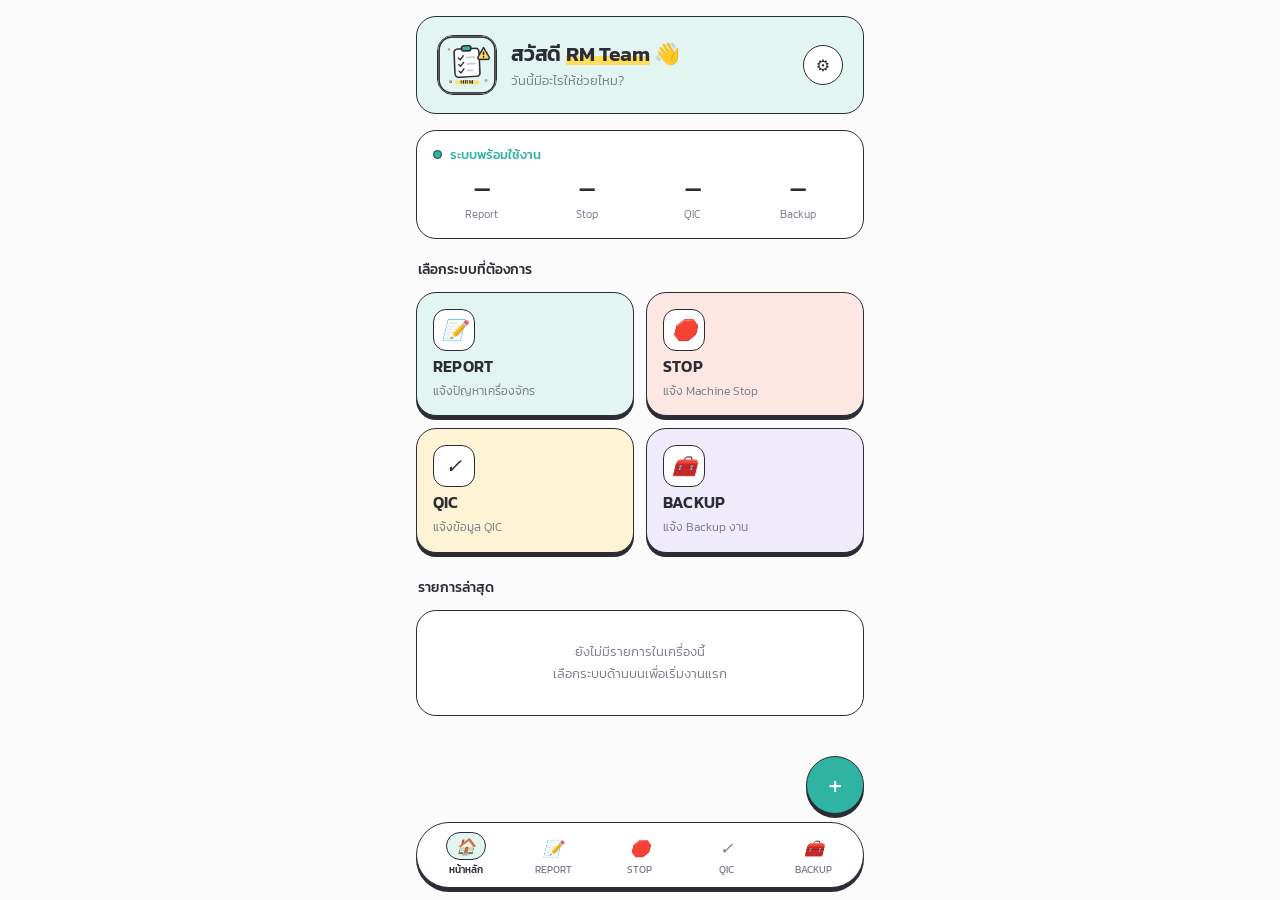
==== index.html @ fc253e50 "Add files via upload" ====
<!DOCTYPE html>
<html lang="th" data-uacj="shell">
<head>
<meta charset="UTF-8">
<meta name="viewport" content="width=device-width, initial-scale=1.0, viewport-fit=cover, maximum-scale=1">
<meta name="theme-color" content="#005BAA">
<meta name="apple-mobile-web-app-capable" content="yes">
<meta name="apple-mobile-web-app-status-bar-style" content="default">
<meta name="apple-mobile-web-app-title" content="HRM Trouble Report">
<meta name="mobile-web-app-capable" content="yes">
<title>HRM Trouble Report</title>
<link rel="icon" type="image/png" href="[data-uri]">
<link rel="apple-touch-icon" href="[data-uri]">
<link rel="manifest" href="manifest.json">
<link rel="preconnect" href="https://fonts.googleapis.com">
<link rel="preconnect" href="https://fonts.gstatic.com" crossorigin>
<link href="https://fonts.googleapis.com/css2?family=Kanit:wght@300;400;500;600;700&display=swap" rel="stylesheet">
<style>
/* ============================================================
   HRM TROUBLE REPORT — MAIN APP SHELL  (ธีม "STICKER")
   ใช้ token ชุดเดียวกับ uacj-theme.css ที่ครอบ 4 โมดูล
   ไม่มี business logic ของโมดูลอยู่ในนี้
   ============================================================ */
:root{
  --primary:#2FB3A3; --primary-deep:#1F8A7D; --light:#E3F5F1;
  --yellow:#FFDE5C;  --pink:#F79489;  --lilac:#A99BE8;  --cream:#FFF6DC;
  --bg:#FBFBFC;      --white:#FFFFFF;
  --ink:#2C2C34;     --text:#2C2C34;  --text-2:#767A85; --text-3:#A9ADB6;
  --success:#2FB3A3; --warning:#F0B429; --danger:#F26D63;
  --border-soft:#E6E8EC; --line:1.6px;

  --c-report:#2FB3A3;  --c-report-t:#E3F5F1;
  --c-stop:#F26D63;    --c-stop-t:#FCE7E3;
  --c-qic:#F0B429;     --c-qic-t:#FFF3D6;
  --c-backup:#8B7BE0;  --c-backup-t:#EFEBFB;

  --r-card:20px; --r-btn:999px; --r-input:14px; --r-chip:999px;
  --nav-h:66px; --safe-b:env(safe-area-inset-bottom,0px);
  --font:'Kanit',system-ui,sans-serif;
}
*{box-sizing:border-box;-webkit-tap-highlight-color:transparent}
html,body{margin:0;padding:0;height:100%}
body{font-family:var(--font);font-weight:400;background:var(--bg);color:var(--text);overscroll-behavior-y:none}
button{font-family:inherit;color:inherit;border:0;background:none;cursor:pointer}
:focus-visible{outline:3px solid var(--primary);outline-offset:2px;border-radius:8px}

#app{max-width:480px;margin:0 auto;position:relative;min-height:100dvh;display:flex;flex-direction:column}
.screen{display:none;flex:1;flex-direction:column;min-height:0}
.screen.active{display:flex}
.pad-nav{padding-bottom:calc(var(--nav-h) + var(--safe-b) + 18px)}

/* ---------- ANIMATION ---------- */
@keyframes rise{ from{opacity:0;transform:translateY(14px)} to{opacity:1;transform:none} }
@keyframes pop{ 0%{transform:scale(.92)} 60%{transform:scale(1.05)} 100%{transform:scale(1)} }
@keyframes wave{ 0%,60%,100%{transform:rotate(0)} 20%{transform:rotate(16deg)} 40%{transform:rotate(-10deg)} }
.wave{display:inline-block;transform-origin:70% 70%;animation:wave 2.6s ease 1s infinite}

/* ---------- HEADER ---------- */
.appbar{
  position:sticky;top:0;z-index:40;display:flex;align-items:center;gap:12px;
  padding:calc(env(safe-area-inset-top,0px) + 12px) 16px 12px;
  background:var(--bg);
}
.appbar .back{
  width:42px;height:42px;flex:none;border-radius:999px;display:grid;place-items:center;
  font-size:19px;background:var(--white);color:var(--ink);
  border:var(--line) solid var(--ink);box-shadow:0 3px 0 var(--ink);
  transition:transform .12s ease,box-shadow .12s ease;
}
.appbar .back:active{transform:translateY(3px);box-shadow:0 0 0 var(--ink)}
.appbar-txt{min-width:0}
.appbar-txt h1{margin:0;font-size:18px;font-weight:600;letter-spacing:-.2px;white-space:nowrap;overflow:hidden;text-overflow:ellipsis}
.appbar-txt p{margin:2px 0 0;font-size:12.5px;font-weight:300;color:var(--text-2)}

/* ---------- HOME ---------- */
.hero{
  background:var(--light);border:var(--line) solid var(--ink);
  border-radius:var(--r-card);margin:16px 16px 0;padding:18px 20px;
  display:flex;align-items:center;gap:14px;animation:rise .45s cubic-bezier(.22,1,.36,1) both;
}
.hero img{width:60px;height:60px;border-radius:16px;flex:none;border:var(--line) solid var(--ink)}
.hero h2{margin:0;font-size:21px;font-weight:600;line-height:1.3;letter-spacing:-.2px}
.hero h2 b{
  font-weight:600;background:linear-gradient(var(--yellow),var(--yellow));
  background-repeat:no-repeat;background-size:100% 9px;background-position:0 82%;
}
.hero p{margin:4px 0 0;font-size:12.5px;font-weight:300;color:var(--text-2)}
.hero .gear{
  margin-left:auto;width:40px;height:40px;flex:none;border-radius:999px;
  display:grid;place-items:center;font-size:16px;background:var(--white);
  border:var(--line) solid var(--ink);transition:transform .18s ease;
}
.hero .gear:active{transform:rotate(90deg)}
.wrap{padding:16px;flex:1}

.status{
  background:var(--white);border:var(--line) solid var(--ink);border-radius:var(--r-card);
  padding:14px 16px;margin-bottom:20px;animation:rise .45s cubic-bezier(.22,1,.36,1) .06s both;
}
.status-head{display:flex;align-items:center;gap:8px;font-size:12.5px;font-weight:500;color:var(--ink);margin-bottom:12px}
.dot{width:9px;height:9px;border-radius:50%;background:var(--success);border:1.4px solid var(--ink)}
.dot.off{background:var(--text-3)}
.status-grid{display:grid;grid-template-columns:repeat(4,1fr);gap:8px}
.stat{text-align:center}
.stat b{display:block;font-size:20px;font-weight:600;line-height:1.2}
.stat span{font-size:11px;font-weight:300;color:var(--text-2)}

.sec-title{font-size:14px;font-weight:500;margin:0 2px 12px;display:flex;justify-content:space-between;align-items:baseline}
.sec-title span{font-size:12px;font-weight:300;color:var(--text-2);cursor:pointer}

.menu{display:grid;grid-template-columns:1fr 1fr;gap:12px;margin-bottom:24px}
.mcard{
  background:var(--act);border:var(--line) solid var(--ink);border-radius:var(--r-card);
  box-shadow:0 4px 0 var(--ink);
  padding:16px;text-align:left;display:flex;flex-direction:column;gap:8px;min-height:124px;
  transition:transform .12s ease,box-shadow .12s ease;
  animation:rise .45s cubic-bezier(.22,1,.36,1) both;
}
.mcard:nth-child(1){animation-delay:.10s} .mcard:nth-child(2){animation-delay:.16s}
.mcard:nth-child(3){animation-delay:.22s} .mcard:nth-child(4){animation-delay:.28s}
.mcard:active{transform:translateY(4px);box-shadow:0 0 0 var(--ink)}
.mcard .ico{
  width:42px;height:42px;border-radius:13px;display:grid;place-items:center;font-size:20px;
  background:var(--white);border:1.4px solid var(--ink);
}
.mcard b{font-size:15.5px;font-weight:600;letter-spacing:.2px;line-height:1;color:var(--ink)}
.mcard small{font-size:12px;font-weight:300;color:var(--text-2);line-height:1.4}

.feed{background:var(--white);border:var(--line) solid var(--ink);border-radius:var(--r-card);overflow:hidden}
.fitem{display:flex;align-items:center;gap:12px;padding:13px 16px;width:100%;text-align:left;transition:background .15s ease}
.fitem:active{background:var(--light)}
.fitem+.fitem{border-top:1.4px solid var(--border-soft)}
.fitem .ico{width:36px;height:36px;border-radius:999px;display:grid;place-items:center;font-size:15px;flex:none;border:1.4px solid var(--ink)}
.fitem .t{flex:1;min-width:0}
.fitem .t b{display:block;font-size:13.5px;font-weight:400;white-space:nowrap;overflow:hidden;text-overflow:ellipsis}
.fitem .t span{font-size:11.5px;font-weight:300;color:var(--text-2)}
.fitem time{font-size:12px;font-weight:400;color:var(--text-2);flex:none}
.empty{padding:30px 20px;text-align:center;color:var(--text-2)}
.empty p{margin:0;font-size:13px;font-weight:300;line-height:1.7}

/* ---------- FAB ---------- */
.fab-zone{
  position:fixed;z-index:60;right:0;left:0;margin:0 auto;max-width:480px;
  bottom:calc(var(--nav-h) + var(--safe-b) + 20px);
  pointer-events:none;display:flex;flex-direction:column;align-items:flex-end;gap:10px;padding-right:16px;
}
.fab-menu{display:flex;flex-direction:column;align-items:flex-end;gap:9px}
.fab-item{
  pointer-events:auto;display:flex;align-items:center;gap:9px;background:var(--white);
  border:var(--line) solid var(--ink);border-radius:999px;padding:8px 16px 8px 10px;
  box-shadow:0 3px 0 var(--ink);font-size:14px;font-weight:500;
  opacity:0;transform:translateY(10px) scale(.9);visibility:hidden;
  transition:opacity .18s ease,transform .22s cubic-bezier(.22,1.4,.4,1);
}
.fab-open .fab-item{opacity:1;transform:none;visibility:visible}
.fab-open .fab-item:nth-child(1){transition-delay:.14s}
.fab-open .fab-item:nth-child(2){transition-delay:.10s}
.fab-open .fab-item:nth-child(3){transition-delay:.06s}
.fab-open .fab-item:nth-child(4){transition-delay:.02s}
.fab-item .ico{width:26px;height:26px;border-radius:999px;display:grid;place-items:center;font-size:13px;border:1.4px solid var(--ink)}
.fab{
  pointer-events:auto;width:58px;height:58px;border-radius:50%;background:var(--primary);color:#fff;
  font-size:30px;font-weight:300;line-height:1;display:grid;place-items:center;
  border:var(--line) solid var(--ink);box-shadow:0 4px 0 var(--ink);
  transition:transform .28s cubic-bezier(.22,1.4,.4,1),box-shadow .12s ease,background .18s ease;
}
.fab:active{box-shadow:0 0 0 var(--ink)}
.fab-open .fab{transform:rotate(135deg);background:var(--yellow);color:var(--ink)}
.scrim{position:fixed;inset:0;z-index:55;background:rgba(44,44,52,.42);opacity:0;visibility:hidden;transition:opacity .2s ease}
.scrim.on{opacity:1;visibility:visible}

/* ---------- BOTTOM NAV (แถบลอย) ---------- */
.bottomnav{
  position:fixed;bottom:calc(var(--safe-b) + 12px);left:16px;right:16px;margin:0 auto;max-width:448px;z-index:70;
  height:var(--nav-h);
  background:var(--white);border:var(--line) solid var(--ink);border-radius:999px;
  box-shadow:0 4px 0 var(--ink);
  display:grid;grid-template-columns:repeat(var(--nav-cols,5),1fr);
  padding:0 6px;overflow:hidden;
}
.nav-b{display:flex;flex-direction:column;align-items:center;justify-content:center;gap:1px;color:var(--text-2);font-size:9.5px;font-weight:400}
.nav-b .ico{
  width:40px;height:28px;border-radius:999px;display:grid;place-items:center;font-size:16px;
  transition:background .2s ease,transform .2s cubic-bezier(.22,1.4,.4,1);
}
.nav-b.on{color:var(--ink);font-weight:500}
.nav-b.on .ico{background:var(--light);border:1.4px solid var(--ink);transform:translateY(-2px)}

/* ---------- MODULE HOST ---------- */
.mod-body{flex:1;position:relative;min-height:0;background:var(--bg)}
.mod-body iframe{position:absolute;inset:0;width:100%;height:100%;border:0;display:none;background:var(--bg)}
.mod-body iframe.on{display:block;animation:rise .3s ease both}

.notice{position:absolute;inset:0;display:flex;flex-direction:column;align-items:center;justify-content:center;gap:14px;padding:30px 26px;text-align:center}
.notice h3{margin:0;font-size:17px;font-weight:600}
.notice p{margin:0;font-size:13px;font-weight:300;color:var(--text-2);line-height:1.75;max-width:320px}
.btn{
  background:var(--primary);color:#fff;border-radius:999px;padding:12px 26px;font-size:15px;font-weight:500;
  min-height:48px;border:var(--line) solid var(--ink);box-shadow:0 3px 0 var(--ink);
  transition:transform .12s ease,box-shadow .12s ease;
}
.btn:active{transform:translateY(3px);box-shadow:0 0 0 var(--ink)}

/* ---------- SETTINGS ---------- */
.set-group{background:var(--white);border:var(--line) solid var(--ink);border-radius:var(--r-card);overflow:hidden;margin-bottom:12px;animation:rise .4s ease both}
.set-row{display:flex;align-items:center;gap:12px;padding:14px 16px;width:100%;text-align:left}
.set-row+.set-row{border-top:1.4px solid var(--border-soft)}
.set-row .ico{width:34px;height:34px;border-radius:999px;background:var(--light);border:1.4px solid var(--ink);display:grid;place-items:center;font-size:15px;flex:none}
.set-row .t{flex:1;font-size:14px;font-weight:400}
.set-row .v{font-size:12.5px;font-weight:300;color:var(--text-2)}
.switch{width:48px;height:28px;border-radius:999px;background:var(--border-soft);border:1.4px solid var(--ink);position:relative;flex:none;transition:background .2s ease}
.switch i{position:absolute;top:2px;left:2px;width:20px;height:20px;border-radius:50%;background:#fff;border:1.4px solid var(--ink);transition:transform .24s cubic-bezier(.22,1.4,.4,1)}
.switch.on{background:var(--primary)}
.switch.on i{transform:translateX(20px)}
.about{display:flex;gap:14px;align-items:center;padding:18px 16px}
.about img{width:56px;height:56px;border-radius:15px;flex:none;border:var(--line) solid var(--ink)}
.about b{display:block;font-size:15px;font-weight:600}
.about span{font-size:12.5px;font-weight:300;color:var(--text-2)}

/* ---------- OFFLINE / TOAST ---------- */
.offline{
  position:fixed;top:0;left:0;right:0;margin:0 auto;max-width:480px;z-index:90;
  background:var(--yellow);color:var(--ink);border-bottom:var(--line) solid var(--ink);
  padding:calc(env(safe-area-inset-top,0px) + 9px) 16px 9px;
  font-size:12.5px;font-weight:500;text-align:center;transform:translateY(-100%);transition:transform .28s ease;
}
.offline.on{transform:none}
.toast{
  position:fixed;left:50%;bottom:calc(var(--nav-h) + var(--safe-b) + 92px);transform:translate(-50%,12px);
  z-index:95;background:var(--ink);color:#fff;padding:13px 24px;border-radius:999px;
  font-size:14px;font-weight:500;opacity:0;pointer-events:none;
  transition:opacity .22s ease,transform .22s cubic-bezier(.22,1.4,.4,1);max-width:84vw;text-align:center;
}
.toast.on{opacity:1;transform:translate(-50%,0)}

@media (prefers-reduced-motion:reduce){*,*::before,*::after{animation-duration:.001s!important;transition-duration:.001s!important}}
</style>
</head>
<body>

<div class="offline" id="offlineBar">📡 ไม่มีอินเทอร์เน็ต — ระบบยังใช้งานและบันทึกในเครื่องได้</div>

<div id="app">

  <!-- ============ HOME ============ -->
  <section class="screen active" id="s-home">
    <div class="hero">
      <img src="[data-uri]" alt="HRM Trouble Report">
      <div>
        <h2>สวัสดี <b>RM Team</b> <span class="wave">👋</span></h2>
        <p>วันนี้มีอะไรให้ช่วยไหม?</p>
      </div>
      <button class="gear" id="gear" aria-label="ตั้งค่า">⚙️</button>
    </div>

    <div class="wrap pad-nav">
      <div class="status">
        <div class="status-head"><i class="dot" id="sysDot"></i><span id="sysTxt">ระบบพร้อมใช้งาน</span></div>
        <div class="status-grid">
          <div class="stat"><b id="n-report">—</b><span>Report</span></div>
          <div class="stat"><b id="n-stop">—</b><span>Stop</span></div>
          <div class="stat"><b id="n-qic">—</b><span>QIC</span></div>
          <div class="stat"><b id="n-backup">—</b><span>Backup</span></div>
        </div>
      </div>

      <div class="sec-title">เลือกระบบที่ต้องการ</div>
      <div class="menu" id="menuGrid"></div>

      <div class="sec-title">รายการล่าสุด <span id="feedClear" hidden>ล้างรายการ</span></div>
      <div class="feed" id="feed"></div>
      <div style="height:20px"></div>
    </div>
  </section>

  <!-- ============ MODULE ============ -->
  <section class="screen" id="s-module">
    <header class="appbar">
      <button class="back" id="modBack" aria-label="ย้อนกลับ">←</button>
      <div class="appbar-txt"><h1 id="modTitle"></h1><p id="modSub"></p></div>
    </header>
    <div class="mod-body pad-nav" id="modBody"></div>
  </section>

  <!-- ============ SETTINGS ============ -->
  <section class="screen" id="s-settings">
    <header class="appbar">
      <button class="back" id="setBack" aria-label="ย้อนกลับ">←</button>
      <div class="appbar-txt"><h1>ตั้งค่า</h1><p>ปรับแอปให้เข้ากับการใช้งาน</p></div>
    </header>
    <div class="wrap pad-nav">
      <div class="set-group">
        <div class="about">
          <img src="[data-uri]" alt="">
          <div><b>HRM Trouble Report</b><span>UACJ (Thailand) — Hot Rolling Mill</span></div>
        </div>
      </div>
      <div class="set-group">
        <div class="set-row"><i class="ico">📳</i><span class="t">สั่นตอบสนองเมื่อกดปุ่ม</span>
          <span class="switch" id="swSound" role="switch" tabindex="0"><i></i></span></div>
      </div>
      <div class="set-group">
        <div class="set-row"><i class="ico">📱</i><span class="t">เวอร์ชัน</span><span class="v">1.0.0</span></div>
        <button class="set-row" id="btnClearAct"><i class="ico">🧹</i><span class="t">ล้างรายการล่าสุด</span><span class="v">›</span></button>
      </div>
      <div style="height:20px"></div>
    </div>
  </section>

  <div class="scrim" id="scrim"></div>
  <div class="fab-zone" id="fabZone">
    <div class="fab-menu" id="fabMenu"></div>
    <button class="fab" id="fab" aria-label="เปิดเมนูลัด">+</button>
  </div>

  <nav class="bottomnav" id="bnav"></nav>
</div>
<div class="toast" id="toast"></div>

<!-- โค้ดเดิมของแต่ละโมดูล ฝังไว้ตรงนี้โดย build-app.py (ไม่ถูกแก้แม้แต่บรรทัดเดียว) -->
<script type="text/html" id="tpl-report"><!DOCTYPE html>
<html lang="th">
<head>
<meta charset="UTF-8">
<meta name="viewport" content="width=device-width, initial-scale=1.0, maximum-scale=1.0, user-scalable=no">
<title>HRM Machine Trouble Report</title>
<link rel="preconnect" href="https://fonts.googleapis.com">
<link rel="preconnect" href="https://fonts.gstatic.com" crossorigin>
<link href="https://fonts.googleapis.com/css2?family=Prompt:wght@300;400;500;600;700&family=JetBrains+Mono:wght@400;500&display=swap" rel="stylesheet">
<style>
:root{--bg:#f0f4fa;--surface:rgba(255,255,255,.68);--surface-solid:#fff;--raised:rgba(237,242,252,.75);--hover:rgba(227,237,252,.9);--border:rgba(185,208,238,.35);--border-l:rgba(155,188,228,.5);--text:#1a2744;--text2:#4a5e80;--muted:#8898b2;--accent:#2B7DE9;--accent-s:rgba(43,125,233,.08);--accent-b:rgba(43,125,233,.22);--blue:#2B7DE9;--blue-s:rgba(43,125,233,.08);--blue-b:rgba(43,125,233,.22);--red:#ef4444;--red-s:rgba(239,68,68,.06);--red-b:rgba(239,68,68,.18);--amber:#f59e0b;--amber-s:rgba(245,158,11,.06);--amber-b:rgba(245,158,11,.18);--green:#10b981;--green-s:rgba(16,185,129,.06);--green-b:rgba(16,185,129,.18);--cyan:#06b6d4;--cyan-s:rgba(6,182,212,.06);--cyan-b:rgba(6,182,212,.18);--r:18px;--rs:14px;--font:'Prompt',sans-serif;--mono:'JetBrains Mono',monospace;--shadow:0 2px 16px rgba(43,125,233,.06);--shadow-md:0 8px 32px rgba(43,125,233,.1)}
*,*::before,*::after{box-sizing:border-box;margin:0;padding:0}html{font-size:16px;-webkit-tap-highlight-color:transparent}
body{font-family:var(--font);background:var(--bg);color:var(--text);min-height:100dvh;-webkit-font-smoothing:antialiased;overflow-x:hidden}
.bg-anim{position:fixed;inset:0;z-index:-1;overflow:hidden;background:linear-gradient(135deg,#e8f0fc 0%,#f0f5ff 35%,#edf2ff 65%,#f5f0ff 100%)}
.orb{position:absolute;border-radius:50%;filter:blur(80px);will-change:transform;pointer-events:none}
.orb-1{width:520px;height:520px;background:rgba(43,125,233,.13);top:-12%;left:-10%;animation:f1 26s ease-in-out infinite}
.orb-2{width:420px;height:420px;background:rgba(99,160,255,.1);top:45%;right:-8%;animation:f2 32s ease-in-out infinite}
.orb-3{width:360px;height:360px;background:rgba(140,185,255,.09);bottom:-8%;left:28%;animation:f3 24s ease-in-out infinite}
.orb-4{width:300px;height:300px;background:rgba(43,125,233,.07);top:20%;left:55%;animation:f4 28s ease-in-out infinite}
@keyframes f1{0%,100%{transform:translate(0,0) scale(1)}33%{transform:translate(90px,70px) scale(1.08)}66%{transform:translate(45px,130px) scale(.95)}}
@keyframes f2{0%,100%{transform:translate(0,0) scale(1)}33%{transform:translate(-70px,-50px) scale(1.05)}66%{transform:translate(-35px,90px) scale(.92)}}
@keyframes f3{0%,100%{transform:translate(0,0) scale(1)}33%{transform:translate(60px,-55px) scale(1.1)}66%{transform:translate(-45px,-35px) scale(.96)}}
@keyframes f4{0%,100%{transform:translate(0,0) scale(1)}50%{transform:translate(-80px,60px) scale(1.06)}}
.app{max-width:560px;margin:0 auto;padding-bottom:100px;position:relative}
.header{padding:28px 20px 8px;display:flex;align-items:center;gap:8px}
.header h1{font-family:var(--mono);font-size:1.1rem;font-weight:600;letter-spacing:.02em;flex:1;line-height:1.4}
.header h1 span{color:var(--accent);font-size:.72rem;display:block;font-weight:500;letter-spacing:.06em;opacity:.7}
.btn-hdr{width:38px;height:38px;border-radius:12px;background:var(--surface);backdrop-filter:blur(16px);-webkit-backdrop-filter:blur(16px);border:1px solid rgba(255,255,255,.5);color:var(--text2);font-size:1.05rem;cursor:pointer;display:flex;align-items:center;justify-content:center;transition:all .2s cubic-bezier(.4,0,.2,1);flex-shrink:0;box-shadow:var(--shadow)}.btn-hdr:hover{background:var(--hover);color:var(--text);transform:translateY(-1px)}.btn-hdr:active{transform:scale(.92)}
.hdr-btns{display:flex;gap:8px;padding:8px 20px 14px}
.hdr-btn{flex:1;display:flex;align-items:center;justify-content:center;gap:10px;padding:16px 12px;background:var(--surface);backdrop-filter:blur(16px);-webkit-backdrop-filter:blur(16px);border:1px solid rgba(255,255,255,.5);border-radius:var(--r);cursor:pointer;color:var(--text2);font-family:var(--font);font-size:.92rem;font-weight:600;transition:all .3s cubic-bezier(.175,.885,.32,1.275);position:relative;user-select:none;box-shadow:var(--shadow)}.hdr-btn:hover{background:var(--hover);color:var(--text);transform:translateY(-2px);box-shadow:var(--shadow-md)}.hdr-btn:active{transform:scale(.93)}
.hdr-btn-icon{font-size:1.3rem}
.hdr-badge{position:absolute;top:8px;right:10px;min-width:18px;height:18px;border-radius:50%;background:var(--green);font-size:.55rem;color:#fff;display:flex;align-items:center;justify-content:center;font-weight:700;padding:0 5px;box-shadow:0 2px 8px rgba(16,185,129,.3)}
.tabs{display:flex;gap:6px;padding:0 20px 12px;overflow-x:auto;scrollbar-width:none}.tabs::-webkit-scrollbar{display:none}
.tab{flex-shrink:0;padding:8px 14px;border:1px solid var(--border);border-radius:999px;background:var(--surface);backdrop-filter:blur(12px);-webkit-backdrop-filter:blur(12px);color:var(--muted);font-family:var(--font);font-size:.8rem;font-weight:500;cursor:pointer;transition:all .3s cubic-bezier(.175,.885,.32,1.275);white-space:nowrap;box-shadow:var(--shadow)}.tab:hover{background:var(--hover);color:var(--text2);transform:translateY(-1px)}.tab:active{transform:scale(.92)}
.tab[data-tab="normal"].active{background:var(--blue-s);border-color:var(--blue-b);color:var(--blue);box-shadow:0 2px 12px rgba(43,125,233,.12)}.tab[data-tab="urgent"].active{background:var(--red-s);border-color:var(--red-b);color:var(--red)}.tab[data-tab="update"].active{background:var(--amber-s);border-color:var(--amber-b);color:var(--amber)}.tab[data-tab="summary"].active{background:var(--green-s);border-color:var(--green-b);color:var(--green)}

/* ===== BOTTOM SHEET ===== */
.bs-overlay{position:fixed;inset:0;z-index:400;background:rgba(15,23,42,0);backdrop-filter:blur(0px);-webkit-backdrop-filter:blur(0px);opacity:0;pointer-events:none;transition:background 350ms ease-out,backdrop-filter 350ms ease-out,opacity 350ms ease-out}
.bs-overlay.bs-show{background:rgba(15,23,42,.18);backdrop-filter:blur(20px) saturate(150%);-webkit-backdrop-filter:blur(20px) saturate(150%);opacity:1;pointer-events:auto}
.bs-sheet{position:fixed;bottom:0;left:50%;width:min(100%,560px);max-height:80vh;background:rgba(255,255,255,.92);backdrop-filter:blur(40px) saturate(200%);-webkit-backdrop-filter:blur(40px) saturate(200%);border-radius:28px 28px 0 0;padding:12px 24px calc(24px + env(safe-area-inset-bottom));z-index:401;box-shadow:0 -8px 60px rgba(43,125,233,.06),inset 0 1px 0 rgba(255,255,255,.7);overflow-y:auto;opacity:0;pointer-events:none;transform:translateX(-50%) translateY(100%)}
.bs-sheet.bs-show{pointer-events:auto;animation:bsSpring 420ms cubic-bezier(.15,.85,.25,1.05) forwards}
.bs-sheet.bs-dismiss{pointer-events:none;animation:bsDismiss 280ms cubic-bezier(.4,0,1,1) forwards}
@keyframes bsSpring{0%{opacity:0;transform:translateX(-50%) translateY(100%)}18%{opacity:1}52%{transform:translateX(-50%) translateY(-2.8%)}72%{transform:translateX(-50%) translateY(1.2%)}88%{transform:translateX(-50%) translateY(-.3%)}100%{opacity:1;transform:translateX(-50%) translateY(0)}}
@keyframes bsDismiss{0%{opacity:1;transform:translateX(-50%) translateY(0)}100%{opacity:0;transform:translateX(-50%) translateY(100%)}}
.bs-handle{width:40px;height:5px;background:rgba(0,0,0,.1);border-radius:3px;margin:4px auto 18px}
.bs-title{font-size:.82rem;font-weight:600;color:var(--muted);text-align:center;margin-bottom:16px;text-transform:uppercase;letter-spacing:.08em}
.bs-options{display:flex;flex-direction:column;gap:8px;padding-bottom:8px}
.bs-option{display:flex;align-items:center;justify-content:center;gap:10px;padding:18px 20px;background:rgba(243,244,246,.55);border:1.5px solid rgba(229,231,235,.5);border-radius:18px;font-family:var(--font);font-size:1rem;font-weight:600;color:var(--text);cursor:pointer;transition:all .22s cubic-bezier(.4,0,.2,1);opacity:0;transform:translateY(16px) scale(.96);animation:optIn 380ms cubic-bezier(.15,.85,.25,1.05) forwards;position:relative;overflow:hidden}
.bs-option:hover{background:var(--blue-s);border-color:var(--blue-b);color:var(--blue);transform:translateY(-2px);box-shadow:0 6px 20px rgba(43,125,233,.1)}
.bs-option:active{transform:scale(.94)!important;transition-duration:80ms}
.bs-option.bs-selected{background:var(--blue);border-color:var(--blue);color:#fff;box-shadow:0 6px 24px rgba(43,125,233,.28)}
.bs-option.bs-selected::after{content:'  ✓';font-size:.85rem;font-weight:700}
@keyframes optIn{0%{opacity:0;transform:translateY(18px) scale(.92)}60%{opacity:1;transform:translateY(-4px) scale(1.01)}80%{transform:translateY(2px) scale(.995)}100%{opacity:1;transform:translateY(0) scale(1)}}

.cascade-sel{display:flex;align-items:center;gap:10px;padding:10px 14px;background:var(--blue-s);border:1px solid var(--blue-b);border-radius:var(--rs);margin-bottom:12px;animation:selAppear .4s cubic-bezier(.15,.85,.25,1.05)}
@keyframes selAppear{0%{opacity:0;transform:translateY(-10px) scale(.95)}60%{transform:translateY(3px) scale(1.01)}100%{opacity:1;transform:translateY(0) scale(1)}}
.cascade-sel-tags{display:flex;align-items:center;gap:6px;flex:1;flex-wrap:wrap}
.cst-arrow{color:var(--blue);font-size:1rem;font-weight:300;opacity:.45}
.cst-chip{padding:5px 14px;background:var(--surface);border:1px solid var(--blue-b);border-radius:999px;font-family:var(--font);font-size:.78rem;font-weight:600;color:var(--blue);cursor:pointer;transition:all .22s cubic-bezier(.175,.885,.32,1.275)}.cst-chip:hover{background:var(--blue);color:#fff;transform:translateY(-1px)}.cst-chip:active{transform:scale(.92)}
.cst-clear{width:28px;height:28px;border-radius:50%;background:transparent;border:1px solid var(--border);color:var(--muted);font-size:.7rem;cursor:pointer;display:flex;align-items:center;justify-content:center;flex-shrink:0;transition:all .2s}.cst-clear:hover{background:var(--red-s);border-color:var(--red-b);color:var(--red)}

.sp{position:fixed;inset:0;z-index:300;pointer-events:none;opacity:0;transition:opacity .3s}.sp.open{pointer-events:auto;opacity:1}
.sp-bg{position:absolute;inset:0;background:rgba(43,125,233,.08);backdrop-filter:blur(6px);-webkit-backdrop-filter:blur(6px)}
.sp-body{position:absolute;top:0;right:0;bottom:0;width:380px;max-width:100%;background:var(--bg);border-left:1px solid var(--border);transform:translateX(100%);transition:transform .32s cubic-bezier(.32,.72,0,1);display:flex;flex-direction:column;box-shadow:-4px 0 30px rgba(43,125,233,.08)}.sp.open .sp-body{transform:translateX(0)}
.sp-hd{padding:18px 16px 14px;border-bottom:1px solid var(--border);display:flex;align-items:center;gap:10px;flex-shrink:0;background:var(--surface);backdrop-filter:blur(16px)}
.sp-hd h3{font-size:.95rem;font-weight:700;flex:1;display:flex;align-items:center;gap:8px}
.sp-badge{font-size:.56rem;font-weight:700;color:var(--green);background:var(--green-s);border:1px solid var(--green-b);padding:2px 7px;border-radius:4px;letter-spacing:.08em;animation:spulse 2s infinite}
@keyframes spulse{0%,100%{opacity:1}50%{opacity:.35}}
.sp-close{width:34px;height:34px;border-radius:10px;background:var(--raised);border:1px solid var(--border);color:var(--text2);font-size:1rem;cursor:pointer;display:flex;align-items:center;justify-content:center;flex-shrink:0;transition:all .2s}.sp-close:hover{background:var(--hover);transform:rotate(90deg)}
.sp-content{flex:1;overflow-y:auto;padding:16px}.sp-content::-webkit-scrollbar{width:3px}.sp-content::-webkit-scrollbar-thumb{background:var(--border-l);border-radius:2px}
.sp-ft{padding:12px 16px;border-top:1px solid var(--border);flex-shrink:0;background:var(--surface);backdrop-filter:blur(16px)}
.sp-empty{color:var(--muted);font-size:.78rem;font-style:italic;text-align:center;padding:40px 0}
.pv-msg{background:var(--surface);backdrop-filter:blur(16px);border:1px solid rgba(255,255,255,.5);border-radius:var(--rs);padding:14px 16px;box-shadow:var(--shadow)}
.pv-text{font-family:var(--font);font-size:.82rem;line-height:1.9;white-space:pre-wrap;word-break:break-word;color:var(--text)}
.btn-sp{width:100%;padding:12px;background:var(--accent);border:none;border-radius:var(--rs);color:#fff;font-family:var(--font);font-size:.88rem;font-weight:600;cursor:pointer;display:flex;align-items:center;justify-content:center;gap:6px;transition:all .3s cubic-bezier(.175,.885,.32,1.275);box-shadow:0 4px 16px rgba(43,125,233,.25)}.btn-sp:hover{filter:brightness(1.1);transform:translateY(-1px)}.btn-sp:active{transform:scale(.96)}.btn-sp.copied{background:var(--green);box-shadow:0 4px 16px rgba(16,185,129,.25)}

/* ===== EMOJI TOGGLE BAR ===== */
.emoji-bar{display:flex;align-items:center;justify-content:space-between;padding:10px 16px;background:var(--raised);border:1px solid var(--border);border-radius:var(--rs);margin-bottom:12px}
.emoji-bar-label{font-size:.78rem;font-weight:600;color:var(--text2);display:flex;align-items:center;gap:6px}
.emoji-bar-preview{font-size:.72rem;color:var(--muted);font-family:var(--mono)}

.hist-card{background:var(--surface);backdrop-filter:blur(16px);border:1px solid rgba(255,255,255,.5);border-radius:var(--rs);padding:12px;margin-bottom:10px;box-shadow:var(--shadow);transition:all .2s}.hist-card:hover{transform:translateY(-1px);box-shadow:var(--shadow-md)}
.hist-card-border-normal{border-left:3px solid var(--blue)}.hist-card-border-urgent{border-left:3px solid var(--red)}.hist-card-border-update{border-left:3px solid var(--amber)}.hist-card-border-summary{border-left:3px solid var(--green)}
.hist-hd{display:flex;align-items:center;gap:8px;margin-bottom:8px}.hist-badge{font-size:.6rem;font-weight:700;padding:2px 7px;border-radius:4px}
.badge-normal{color:var(--blue);background:var(--blue-s);border:1px solid var(--blue-b)}.badge-urgent{color:var(--red);background:var(--red-s);border:1px solid var(--red-b)}.badge-update{color:var(--amber);background:var(--amber-s);border:1px solid var(--amber-b)}.badge-summary{color:var(--green);background:var(--green-s);border:1px solid var(--green-b)}
.hist-time{font-size:.72rem;color:var(--muted);font-family:var(--mono)}
.hist-preview{font-size:.76rem;color:var(--text2);line-height:1.5;max-height:72px;overflow:hidden;white-space:pre-wrap;word-break:break-word;margin-bottom:10px;position:relative}.hist-preview::after{content:'';position:absolute;bottom:0;left:0;right:0;height:20px;background:linear-gradient(transparent,var(--surface))}
.hist-btns{display:flex;gap:6px}

.panel{display:none;padding:0 20px}.panel.active{display:block;animation:fadeIn .3s ease}
@keyframes fadeIn{from{opacity:0;transform:translateY(8px)}to{opacity:1;transform:translateY(0)}}
.card{background:var(--surface);backdrop-filter:blur(20px) saturate(180%);-webkit-backdrop-filter:blur(20px) saturate(180%);border:1px solid rgba(255,255,255,.55);border-radius:20px;margin-bottom:12px;animation:cardIn .4s ease backwards;transition:all .25s;box-shadow:0 4px 24px rgba(43,125,233,.06),inset 0 1px 0 rgba(255,255,255,.45)}
@keyframes cardIn{from{opacity:0;transform:translateY(14px)}to{opacity:1;transform:translateY(0)}}
.card.inactive{opacity:.35;transform:scale(.98)}
.card-head{display:flex;align-items:center;justify-content:space-between;padding:16px 16px 0;gap:8px}
.card-head-l{display:flex;align-items:center;gap:8px;min-width:0}
.card-icon{font-size:1.1rem;line-height:1;flex-shrink:0}
.card-title{font-size:.88rem;font-weight:600;white-space:nowrap}
.card-title-sub{font-size:.78rem;color:var(--text2);font-weight:400;margin-left:2px;white-space:nowrap}
.card-body{padding:14px 16px 16px}.card-body.collapsed{display:none}
.toggle{width:42px;height:24px;background:var(--border-l);border-radius:12px;position:relative;cursor:pointer;flex-shrink:0;transition:background .2s;box-shadow:inset 0 1px 3px rgba(0,0,0,.08)}.toggle.on{background:var(--accent);box-shadow:0 2px 8px rgba(43,125,233,.25)}.toggle::after{content:'';width:18px;height:18px;background:#fff;border-radius:50%;position:absolute;top:3px;left:3px;transition:transform .25s cubic-bezier(.4,0,.2,1);box-shadow:0 1px 4px rgba(0,0,0,.12)}.toggle.on::after{transform:translateX(18px)}
.toggle-sm{width:36px;height:20px;border-radius:10px}.toggle-sm::after{width:14px;height:14px}.toggle-sm.on::after{transform:translateX(16px)}.toggle-blue.on{background:var(--blue)}
.inp-date,.inp-time,.inp-text,.inp-num,.inp-area{width:100%;background:var(--raised);border:1px solid var(--border);border-radius:var(--rs);padding:11px 13px;color:var(--text);font-family:var(--mono);font-size:.92rem;outline:none;transition:all .25s}
.inp-date:focus,.inp-time:focus,.inp-text:focus,.inp-num:focus,.inp-area:focus{border-color:var(--blue);box-shadow:0 0 0 3px var(--blue-s),0 2px 12px rgba(43,125,233,.08)}
.inp-area{font-family:var(--font);resize:vertical;min-height:72px;font-size:.88rem;line-height:1.6}.inp-text{font-family:var(--font);font-size:.88rem}.inp-sm{padding:7px 10px;font-size:.8rem}
.chip-grid{display:flex;flex-wrap:wrap;gap:7px}
.chip{display:inline-flex;align-items:center;gap:4px;padding:8px 13px;border:1px solid var(--border);border-radius:999px;background:var(--surface);backdrop-filter:blur(8px);color:var(--text2);font-family:var(--font);font-size:.8rem;font-weight:400;cursor:pointer;transition:all .3s cubic-bezier(.175,.885,.32,1.275);user-select:none;box-shadow:var(--shadow)}
.chip:hover{background:var(--hover);border-color:var(--border-l);transform:translateY(-2px)}.chip:active{transform:scale(.88)!important}
.chip.chip-sel{background:var(--accent-s);border-color:var(--accent-b);color:var(--accent);font-weight:500;box-shadow:0 2px 8px rgba(43,125,233,.12);animation:chipPop .5s cubic-bezier(.175,.885,.32,1.275)}.chip.chip-sel::before{content:'✓ ';font-size:.68rem;font-weight:700}
.chip-sub{font-size:.76rem;padding:6px 11px;min-height:34px}.chip-sub.chip-sel{animation:chipPop .45s cubic-bezier(.175,.885,.32,1.275)}
.chip-custom{border-style:dashed;border-color:var(--muted);color:var(--muted)}.chip-custom.chip-sel{border-style:solid}
#panel-normal .chip.chip-sel{background:var(--blue-s);border-color:var(--blue-b);color:var(--blue)}
@keyframes chipPop{0%{transform:scale(1)}20%{transform:scale(.82)}50%{transform:scale(1.18)}70%{transform:scale(.95)}85%{transform:scale(1.04)}100%{transform:scale(1)}}
.sub-group{background:var(--raised);border:1px solid var(--border);border-radius:var(--rs);padding:10px 12px;margin-bottom:8px;animation:iosAppear .38s ease-out}
@keyframes iosAppear{from{opacity:0;transform:translateY(10px) scale(.97)}to{opacity:1;transform:translateY(0) scale(1)}}
.sub-label{font-size:.72rem;color:var(--muted);font-weight:500;margin-bottom:7px;display:flex;align-items:center;gap:6px}.sub-label::before{content:'';width:3px;height:11px;background:var(--accent);border-radius:2px}
.custom-area{margin-top:10px;display:flex;flex-direction:column;gap:8px;animation:iosAppear .35s ease-out}
.status-item{background:var(--raised);border:1px solid var(--border);border-radius:var(--rs);padding:10px 12px;margin-bottom:8px;animation:iosAppear .35s ease-out}
.status-item-hd{font-size:.78rem;font-weight:600;color:var(--accent);margin-bottom:7px;display:flex;align-items:center;gap:6px}.status-item-hd::before{content:'';width:3px;height:11px;background:var(--accent);border-radius:2px}
#panel-normal .status-item-hd{color:var(--blue)}#panel-normal .status-item-hd::before{background:var(--blue)}
.nr-grid{display:grid;grid-template-columns:1fr 1fr;gap:12px}.nr-grid .full{grid-column:1/-1}
.nr-group{display:flex;flex-direction:column;gap:6px}.nr-group label{font-size:.78rem;font-weight:600;color:var(--text2)}.nr-group .req{color:var(--red);margin-left:2px}
.nr-time-pair{display:flex;gap:2px;align-items:center}
.nr-time-pair input{width:52px;text-align:center;font-family:var(--mono);font-size:1.15rem;font-weight:600;padding:10px 4px;border:1px solid var(--border);border-radius:var(--rs);background:var(--raised);outline:none;transition:all .25s;color:var(--text)}.nr-time-pair input:focus{border-color:var(--blue);box-shadow:0 0 0 3px var(--blue-s),0 2px 12px rgba(43,125,233,.08);transform:scale(1.06)}
.nr-colon{font-size:1.4rem;font-weight:700;color:var(--muted);margin:0 2px;line-height:1}.nr-unit{font-size:.78rem;color:var(--muted);white-space:nowrap;margin-left:6px}
.nr-result{display:flex;flex-direction:column;align-items:center;justify-content:center;gap:2px;background:var(--blue-s);border:1px solid var(--blue-b);border-radius:var(--rs);padding:8px 16px;min-height:48px;text-align:center;backdrop-filter:blur(8px)}
.nr-result .r-label{font-size:.65rem;color:var(--blue);font-weight:700;text-transform:uppercase;letter-spacing:1px}.nr-result .r-value{font-family:var(--mono);font-size:1rem;font-weight:600;color:var(--blue)}.nr-result .r-empty{font-size:.85rem;color:var(--muted)}
.nr-steps{display:flex;flex-direction:column;gap:10px}
.nr-step{background:var(--raised);border:1px solid var(--border);border-radius:var(--rs);padding:10px 12px}
.nr-step-top{display:flex;gap:8px;align-items:center}
.nr-step-num{min-width:28px;height:28px;border-radius:50%;background:var(--blue-s);color:var(--blue);font-size:.75rem;font-weight:700;display:flex;align-items:center;justify-content:center;flex-shrink:0;border:1px solid var(--blue-b)}
.nr-step-top .inp-text{flex:1}
.btn-del{background:0;border:1px solid var(--border);color:var(--muted);cursor:pointer;font-size:.85rem;padding:4px 8px;border-radius:6px;transition:all .2s;flex-shrink:0}.btn-del:hover{color:var(--red);background:var(--red-s);border-color:var(--red-b)}
.nr-step-tags{display:flex;gap:5px;margin-top:8px;padding-left:36px;flex-wrap:wrap}
.nr-tag{padding:4px 12px;border-radius:999px;font-size:.72rem;font-weight:700;cursor:pointer;border:1.5px solid transparent;transition:all .3s cubic-bezier(.175,.885,.32,1.275);font-family:inherit}.nr-tag:hover{transform:translateY(-2px)}.nr-tag:active{transform:scale(.88)}
.nr-tag.t-op{background:var(--cyan-s);color:#0e7490;border-color:var(--cyan-b)}.nr-tag.t-op.nr-tag-on{background:var(--cyan);color:#fff;border-color:var(--cyan);animation:chipPop .45s cubic-bezier(.175,.885,.32,1.275)}
.nr-tag.t-me{background:var(--green-s);color:#047857;border-color:var(--green-b)}.nr-tag.t-me.nr-tag-on{background:var(--green);color:#fff;border-color:var(--green);animation:chipPop .45s cubic-bezier(.175,.885,.32,1.275)}
.nr-tag.t-ee{background:var(--amber-s);color:#b45309;border-color:var(--amber-b)}.nr-tag.t-ee.nr-tag-on{background:var(--amber);color:#fff;border-color:var(--amber);animation:chipPop .45s cubic-bezier(.175,.885,.32,1.275)}
.btn-add-step{display:flex;align-items:center;justify-content:center;gap:6px;padding:10px;border:1.5px dashed var(--border);background:var(--surface);color:var(--muted);border-radius:var(--rs);cursor:pointer;font-family:var(--font);font-size:.82rem;font-weight:600;transition:all .3s cubic-bezier(.175,.885,.32,1.275)}.btn-add-step:hover{border-color:var(--blue);color:var(--blue);background:var(--blue-s);transform:translateY(-2px)}.btn-add-step:active{transform:scale(.96)}
.nr-waste-hd{display:flex;align-items:center;gap:10px;margin-bottom:10px;flex-wrap:wrap}
.nr-waste-counter{display:flex;align-items:center;gap:8px;background:var(--raised);border:1px solid var(--border);border-radius:var(--rs);padding:6px 12px}
.nr-waste-counter .w-tag{font-size:.72rem;font-weight:700;padding:3px 10px;border-radius:6px}
.w-tag-scrap{background:var(--red-s);color:var(--red)}.w-tag-cancel{background:var(--blue-s);color:var(--blue)}.w-tag-qic{background:var(--amber-s);color:var(--amber);border:1px solid var(--amber-b)}
.nr-waste-counter input{border:none;background:0;padding:4px 0;text-align:center;font-family:var(--mono);font-size:1.1rem;font-weight:600;width:48px;color:var(--text);outline:none}.nr-waste-counter .w-lbl{font-size:.78rem;color:var(--muted)}
.nr-waste-rows{display:flex;flex-direction:column;gap:6px}
.nr-waste-row{display:grid;grid-template-columns:auto 1fr 1fr 1fr;gap:8px;align-items:center;background:var(--raised);border:1px solid var(--border);border-radius:var(--rs);padding:8px 10px}
.nr-waste-row .w-idx{min-width:24px;height:24px;border-radius:50%;font-size:.7rem;font-weight:700;display:flex;align-items:center;justify-content:center;background:var(--border);color:var(--muted)}
.nr-waste-row input{padding:8px 10px;font-size:.82rem;font-family:var(--mono);background:var(--surface);border:1px solid var(--border);border-radius:6px;color:var(--text);outline:none;transition:all .2s;min-width:0}.nr-waste-row input:focus{border-color:var(--blue);box-shadow:0 0 0 2px var(--blue-s)}
.nr-divider{height:1px;background:var(--border);margin:16px 0}
.cascade-wrap{display:flex;flex-direction:column;gap:10px}
.cascade-row{display:flex;gap:8px;flex-wrap:wrap;animation:iosAppear .35s ease-out}
.cascade-btn{padding:10px 22px;border:1.5px solid var(--border);border-radius:12px;background:var(--surface);backdrop-filter:blur(12px);font-family:var(--font);font-size:.82rem;font-weight:600;cursor:pointer;transition:all .3s cubic-bezier(.175,.885,.32,1.275);color:var(--text2);box-shadow:var(--shadow)}
.cascade-btn:hover{border-color:var(--blue-b);background:var(--blue-s);color:var(--blue);transform:translateY(-3px);box-shadow:0 6px 20px rgba(43,125,233,.12)}
.cascade-btn:active{transform:scale(.88)!important}
.cascade-btn.cascade-active{background:var(--blue);border-color:var(--blue);color:#fff;box-shadow:0 4px 20px rgba(43,125,233,.3);animation:chipPop .5s cubic-bezier(.175,.885,.32,1.275)}
.cascade-label{font-size:.72rem;color:var(--muted);font-weight:500;display:flex;align-items:center;gap:6px;margin-bottom:4px}.cascade-label::before{content:'';width:3px;height:11px;background:var(--blue);border-radius:2px}
.ref-strip{background:var(--surface);backdrop-filter:blur(16px);border:1px solid rgba(255,255,255,.5);border-radius:var(--r);padding:14px 16px;margin-bottom:12px;box-shadow:var(--shadow)}.ref-amber{border-left:3px solid var(--amber)}.ref-green{border-left:3px solid var(--green)}
.ref-title{font-size:.82rem;font-weight:600;margin-bottom:10px;display:flex;align-items:center;gap:6px}.ref-green .ref-title{color:var(--green)}.ref-amber .ref-title{color:var(--amber)}
.ref-grid{display:flex;flex-direction:column;gap:4px}.ref-row{display:flex;gap:8px;padding:4px 0;font-size:.76rem;align-items:baseline}.ref-row+.ref-row{border-top:1px solid var(--border);padding-top:7px}
.ref-lbl{color:var(--muted);font-weight:500;min-width:56px;flex-shrink:0;font-size:.72rem}.ref-val{color:var(--text2);word-break:break-word;line-height:1.4}.ref-empty{color:var(--muted);font-size:.78rem;font-style:italic;text-align:center;padding:8px 0}
.upt-time-row{display:flex;flex-direction:column;gap:8px;margin-top:10px;padding-top:10px;border-top:1px solid var(--border)}.upt-time-lbl{font-size:.78rem;color:var(--text2);font-weight:500}
.upt-time-box{background:var(--raised);border:1px solid var(--border);border-radius:var(--rs);padding:10px 12px;margin-top:4px}
.upt-time-line{display:flex;align-items:center;gap:8px;font-size:.78rem;margin-bottom:6px}.upt-time-line .lbl{color:var(--muted);font-weight:500;min-width:32px;font-size:.72rem}.upt-time-line .val{font-family:var(--mono);color:var(--text);font-size:.88rem}
.upt-end-row{display:flex;align-items:center;gap:10px;margin-top:6px}.upt-end-row .lbl{color:var(--muted);font-weight:500;min-width:32px;font-size:.72rem}
.upt-end-input{max-width:120px!important;font-size:1rem!important;text-align:center}
.upt-duration{margin-top:8px;font-size:.78rem;color:var(--green);font-weight:600;display:flex;align-items:center;gap:6px;padding:6px 10px;background:var(--green-s);border-radius:6px;animation:iosAppear .35s ease-out}
.overlay-panel{position:fixed;inset:0;z-index:500;transform:translateX(100%);transition:transform .32s cubic-bezier(.32,.72,0,1);display:flex;flex-direction:column;background:var(--bg)}.overlay-panel.open{transform:translateX(0)}
.ov-hd{padding:20px 20px 14px;display:flex;align-items:center;gap:12px;border-bottom:1px solid var(--border);flex-shrink:0;background:var(--surface);backdrop-filter:blur(16px)}.ov-hd h2{font-size:1.1rem;font-weight:700;flex:1}
.ov-close{width:38px;height:38px;border-radius:12px;background:var(--raised);border:1px solid var(--border);color:var(--text2);font-size:1.1rem;cursor:pointer;display:flex;align-items:center;justify-content:center;transition:all .2s;flex-shrink:0}.ov-close:hover{background:var(--hover);transform:rotate(90deg)}
.ov-body{flex:1;overflow-y:auto;padding:20px}
.admin-sec{margin-bottom:24px}.admin-sec-title{font-size:.92rem;font-weight:700;margin-bottom:12px;display:flex;align-items:center;gap:8px}
.clr-blue{color:var(--blue)}.clr-amber{color:var(--amber)}
.admin-item-card{background:var(--surface);backdrop-filter:blur(12px);border:1px solid rgba(255,255,255,.5);border-radius:var(--rs);padding:12px;margin-bottom:8px;box-shadow:var(--shadow)}
.eq-card{border-left:3px solid var(--blue);background:rgba(43,125,233,.02)}.pr-card{border-left:3px solid var(--amber);background:rgba(245,158,11,.02)}
.admin-item-name{display:flex;align-items:center;gap:8px;margin-bottom:8px}.admin-item-name .inp-text{flex:1}
.admin-sub-list{margin:0 0 8px 4px;padding-left:10px}.eq-subs{border-left:2px solid var(--blue)}.pr-subs{border-left:2px solid var(--amber)}
.admin-sub-row{display:flex;align-items:center;gap:8px;padding:4px 0;font-size:.8rem;color:var(--text2)}.admin-sub-row+.admin-sub-row{border-top:1px solid var(--border)}.admin-sub-row span{flex:1}
.btn-del-sm{background:0;border:0;color:var(--muted);cursor:pointer;font-size:.75rem;padding:4px;transition:.2s;border-radius:4px;flex-shrink:0}.btn-del-sm:hover{color:var(--red);background:var(--red-s)}
.admin-add-sub{display:flex;gap:6px;margin-top:4px}.admin-add-sub .inp-text{flex:1}
.btn-add,.btn-add-sm{padding:8px 14px;background:var(--green-s);border:1px solid var(--green-b);border-radius:var(--rs);color:var(--green);font-family:var(--font);font-size:.78rem;font-weight:600;cursor:pointer;transition:all .3s cubic-bezier(.175,.885,.32,1.275);white-space:nowrap}.btn-add:hover,.btn-add-sm:hover{background:rgba(16,185,129,.12);transform:translateY(-2px)}.btn-add:active,.btn-add-sm:active{transform:scale(.93)}
.btn-add-sm{padding:6px 10px;font-size:.75rem}
.admin-sync-card{background:var(--surface);backdrop-filter:blur(12px);border:1px solid rgba(255,255,255,.5);border-radius:var(--rs);padding:16px;box-shadow:var(--shadow)}
.admin-sync-btns{display:flex;flex-wrap:wrap;gap:8px;margin-bottom:12px}
.btn-sync{padding:10px 16px;border:1px solid var(--border);border-radius:var(--rs);background:var(--surface);color:var(--text2);font-family:var(--font);font-size:.8rem;font-weight:500;cursor:pointer;transition:all .2s;display:flex;align-items:center;gap:6px}.btn-sync:hover{background:var(--hover);border-color:var(--border-l);transform:translateY(-1px)}.btn-sync:active{transform:scale(.95)}.btn-sync.btn-warn{border-color:var(--red-b);color:var(--red)}.btn-sync.btn-warn:hover{background:var(--red-s)}
.admin-sync-info{font-size:.72rem;color:var(--muted);line-height:1.5;padding:8px 10px;background:var(--raised);border-radius:6px}
.action-bar{position:fixed;bottom:0;left:0;right:0;z-index:100;padding:12px 20px;padding-bottom:max(12px,env(safe-area-inset-bottom));background:linear-gradient(to top,var(--bg) 60%,transparent)}.action-bar-inner{max-width:560px;margin:0 auto}
.btn-gen{width:100%;padding:14px 20px;border:none;border-radius:var(--r);color:#fff;font-family:var(--font);font-size:.88rem;font-weight:600;cursor:pointer;display:flex;align-items:center;justify-content:center;gap:8px;transition:all .3s cubic-bezier(.175,.885,.32,1.275);backdrop-filter:blur(10px)}.btn-gen:active{transform:scale(.95)}
.btn-gen-primary{background:var(--blue);box-shadow:0 4px 20px rgba(43,125,233,.3)}.btn-gen-primary:hover{filter:brightness(1.1);transform:translateY(-1px)}
.btn-gen-red{background:var(--red);box-shadow:0 4px 20px rgba(239,68,68,.3)}.btn-gen-red:hover{filter:brightness(1.1);transform:translateY(-1px)}
.btn-gen-amber{background:var(--amber);box-shadow:0 4px 20px rgba(245,158,11,.3)}.btn-gen-amber:hover{filter:brightness(1.1);transform:translateY(-1px)}
.btn-gen-green{background:var(--green);box-shadow:0 4px 20px rgba(16,185,129,.3)}.btn-gen-green:hover{filter:brightness(1.1);transform:translateY(-1px)}
.btn-gen-glass{background:var(--surface);backdrop-filter:blur(16px);-webkit-backdrop-filter:blur(16px);border:1px solid var(--border);color:var(--text2);box-shadow:var(--shadow)}.btn-gen-glass:hover{background:var(--hover);color:var(--text);transform:translateY(-1px)}.btn-gen-glass:active{transform:scale(.95)}
.toast{position:fixed;top:20px;left:50%;transform:translateX(-50%) translateY(-20px);background:var(--surface);backdrop-filter:blur(16px);border:1px solid rgba(255,255,255,.5);border-radius:var(--rs);padding:11px 22px;font-size:.86rem;font-weight:500;color:var(--green);z-index:600;opacity:0;pointer-events:none;transition:.3s;box-shadow:var(--shadow-md)}.toast.show{opacity:1;transform:translateX(-50%) translateY(0)}.toast.warn{color:var(--red)}
.ripple{position:absolute;border-radius:50%;background:rgba(43,125,233,.15);transform:scale(0);animation:rippleAnim .6s ease-out;pointer-events:none}
@keyframes rippleAnim{to{transform:scale(4);opacity:0}}
::-webkit-scrollbar{width:3px}::-webkit-scrollbar-track{background:0}::-webkit-scrollbar-thumb{background:var(--border-l);border-radius:2px}
@media(max-width:480px){.nr-grid{grid-template-columns:1fr}.nr-time-pair input{width:46px;font-size:1rem;padding:8px 3px}.nr-waste-row{grid-template-columns:auto 1fr 1fr}.cascade-btn{flex:1;text-align:center}}
</style>
</head>
<body>
<div class="bg-anim"><div class="orb orb-1"></div><div class="orb orb-2"></div><div class="orb orb-3"></div><div class="orb orb-4"></div></div>
<div class="app">
<header class="header"><h1>⚙️ HRM<span>Machine Trouble Report</span></h1><button class="btn-hdr" id="btn-admin-open" title="ตั้งค่า">⚙️</button></header>
<div class="hdr-btns"><button class="hdr-btn" id="btn-sp-preview"><span class="hdr-btn-icon">👁️</span><span>ดูตัวอย่างข้อความ</span></button><button class="hdr-btn" id="btn-sp-hist"><span class="hdr-btn-icon">📋</span><span>ประวัติการ Copy</span></button></div>
<nav class="tabs"><button class="tab active" data-tab="normal">📝 แจ้งซ่อมปกติ</button><button class="tab" data-tab="urgent">⚡ Quick Report</button><button class="tab" data-tab="update">🔄 Update สถานะ</button><button class="tab" data-tab="summary">📊 สรุปรายงาน</button></nav>

<section class="panel active" id="panel-normal">
<div class="card" id="nr-c-info"><div class="card-head"><div class="card-head-l"><span class="card-icon">📋</span><span class="card-title">ข้อมูลทั่วไป</span></div><div class="toggle toggle-blue on" id="nr-t-info"></div></div><div class="card-body" id="nr-b-info"><div class="nr-grid"><div class="nr-group"><label>วันที่ <span class="req">*</span></label><input type="date" class="inp-date" id="nr-date"></div><div class="nr-group"><label>ประเภท</label><input type="text" class="inp-text" value="HRM" readonly style="background:var(--raised);color:var(--blue);font-weight:600;cursor:not-allowed;opacity:.7"></div><div class="nr-group full"><label>แผนก</label><div id="nr-dept"></div></div><div class="nr-group full"><label>ตำแหน่งที่เกิด <span class="req">*</span></label><div id="nr-eq-side"></div><div class="chip-grid" id="nr-eq-chips"></div><div id="nr-eq-sub"></div><div id="nr-eq-custom"></div><div id="nr-eq-special"></div></div><div class="nr-group full"><label>ปัญหาที่พบ <span class="req">*</span></label><div class="chip-grid" id="nr-pr-chips"></div><div id="nr-pr-sub"></div><div id="nr-pr-custom"></div><div id="nr-pr-special"></div></div></div></div></div>
<div class="card" id="nr-c-detail"><div class="card-head"><div class="card-head-l"><span class="card-icon">📝</span><span class="card-title">รายละเอียดปัญหา</span></div><div class="toggle toggle-blue on" id="nr-t-detail"></div></div><div class="card-body" id="nr-b-detail"><textarea class="inp-area" id="nr-problem" rows="5" placeholder="อธิบายรายละเอียด..."></textarea></div></div>
<div class="card" id="nr-c-bd"><div class="card-head"><div class="card-head-l"><span class="card-icon">⏱️</span><span class="card-title">Breakdown เวลา</span></div><div class="toggle toggle-blue on" id="nr-t-bd"></div></div><div class="card-body" id="nr-b-bd"><div class="nr-grid"><div class="nr-group"><label>เริ่ม Breakdown <span class="req">*</span></label><div class="nr-time-pair"><input type="text" id="nr-sh" inputmode="numeric" maxlength="2" placeholder="00" autocomplete="off"><span class="nr-colon">:</span><input type="text" id="nr-sm" inputmode="numeric" maxlength="2" placeholder="00" autocomplete="off"><span class="nr-unit">ชม.</span></div></div><div class="nr-group"><label>สิ้นสุด Breakdown <span class="req">*</span></label><div class="nr-time-pair"><input type="text" id="nr-eh" inputmode="numeric" maxlength="2" placeholder="00" autocomplete="off"><span class="nr-colon">:</span><input type="text" id="nr-em" inputmode="numeric" maxlength="2" placeholder="00" autocomplete="off"><span class="nr-unit">ชม.</span></div></div><div class="nr-result full"><span class="r-label">สรุปเวลา</span><span class="r-empty" id="nr-dur">-</span></div></div></div></div>
<div class="card" id="nr-c-cause"><div class="card-head"><div class="card-head-l"><span class="card-icon">🔍</span><span class="card-title">สาเหตุที่คาดว่าเกิด</span></div><div class="toggle toggle-blue on" id="nr-t-cause"></div></div><div class="card-body" id="nr-b-cause"><textarea class="inp-area" id="nr-cause" rows="3" placeholder="ระบุสาเหตุ..."></textarea></div></div>
<div class="card" id="nr-c-fix"><div class="card-head"><div class="card-head-l"><span class="card-icon">🔧</span><span class="card-title">วิธีการแก้ไข/ซ่อม</span></div><div class="toggle toggle-blue on" id="nr-t-fix"></div></div><div class="card-body" id="nr-b-fix"><div class="nr-steps" id="nr-steps-container"></div><button class="btn-add-step" id="nr-btn-add-step" style="margin-top:10px">+ เพิ่มขั้นตอน</button></div></div>
<div class="card" id="nr-c-qic"><div class="card-head"><div class="card-head-l"><span class="card-icon">📄</span><span class="card-title">QIC</span><span class="card-title-sub">(Quality Information Card)</span></div><div class="toggle toggle-blue on" id="nr-t-qic"></div></div><div class="card-body" id="nr-b-qic"><div class="nr-waste-hd"><div class="nr-waste-counter"><span class="w-tag w-tag-qic">QIC</span><input type="number" id="nr-qic-qty" value="0" min="0"><span class="w-lbl">แผ่น</span></div></div><div class="nr-waste-rows" id="nr-qic-rows"></div></div></div>
<div class="card" id="nr-c-waste"><div class="card-head"><div class="card-head-l"><span class="card-icon">🏭</span><span class="card-title">งานเสียรวม</span></div><div class="toggle toggle-blue on" id="nr-t-waste"></div></div><div class="card-body" id="nr-b-waste"><div style="margin-bottom:16px"><div class="nr-waste-hd"><div class="nr-waste-counter"><span class="w-tag w-tag-scrap">Scrap</span><input type="number" id="nr-scrap-qty" value="0" min="0"><span class="w-lbl">แผ่น</span></div></div><div class="nr-waste-rows" id="nr-scrap-rows"></div></div><div class="nr-divider"></div><div><div class="nr-waste-hd"><div class="nr-waste-counter"><span class="w-tag w-tag-cancel">Cancel</span><input type="number" id="nr-cancel-qty" value="0" min="0"><span class="w-lbl">แผ่น</span></div></div><div class="nr-waste-rows" id="nr-cancel-rows"></div></div></div></div>
<div style="display:flex;gap:10px;margin-bottom:20px"><button class="btn-gen btn-gen-primary" id="nr-btn-copy" style="flex:1">📋 Copy ไปยัง Clipboard</button><button class="btn-gen btn-gen-glass" id="nr-btn-reset" style="flex:1">🔄 Clear</button></div>
</section>

<section class="panel" id="panel-urgent">
<div class="card" id="c-date"><div class="card-head"><div class="card-head-l"><span class="card-icon">📅</span><span class="card-title">วันที่</span></div><div class="toggle on" id="t-date"></div></div><div class="card-body" id="b-date"><input type="date" class="inp-date" id="i-date"></div></div>
<div class="card" id="c-dept"><div class="card-head"><div class="card-head-l"><span class="card-icon">👥</span><span class="card-title">แผนก</span></div><div class="toggle on" id="t-dept"></div></div><div class="card-body" id="b-dept"><div id="u-dept"></div></div></div>
<div class="card" id="c-time"><div class="card-head"><div class="card-head-l"><span class="card-icon">⏱️</span><span class="card-title">เวลาที่เกิดเหตุ</span><span class="card-title-sub">(HH:MM)</span></div><div class="toggle on" id="t-time"></div></div><div class="card-body" id="b-time"><div style="display:flex;align-items:center;gap:12px"><input type="text" class="inp-time" id="i-time" placeholder="00:00" inputmode="numeric" maxlength="5" autocomplete="off" style="max-width:140px;letter-spacing:.1em;font-size:1.15rem;text-align:center"><span style="font-size:.72rem;color:var(--muted)">HH:MM</span></div></div></div>
<div class="card" id="c-eq"><div class="card-head"><div class="card-head-l"><span class="card-icon">⚙️</span><span class="card-title">อุปกรณ์ที่เสีย</span></div><div class="toggle on" id="t-eq"></div></div><div class="card-body" id="b-eq"><div id="eq-side"></div><div class="chip-grid" id="eq-chips"></div><div id="eq-sub"></div><div id="eq-custom"></div><div id="eq-special"></div></div></div>
<div class="card" id="c-pr"><div class="card-head"><div class="card-head-l"><span class="card-icon">🔍</span><span class="card-title">ปัญหาที่พบ</span></div><div class="toggle on" id="t-pr"></div></div><div class="card-body" id="b-pr"><div class="chip-grid" id="pr-chips"></div><div id="pr-sub"></div><div id="pr-custom"></div><div id="pr-special"></div></div></div>
<div class="card" id="c-det"><div class="card-head"><div class="card-head-l"><span class="card-icon">📝</span><span class="card-title">รายละเอียดเพิ่มเติม</span><span class="card-title-sub">(ถ้ามี)</span></div><div class="toggle on" id="t-det"></div></div><div class="card-body" id="b-det"><textarea class="inp-area" id="i-det" placeholder="รายละเอียด..."></textarea></div></div>
<div class="card" id="c-st"><div class="card-head"><div class="card-head-l"><span class="card-icon">👤</span><span class="card-title">ผู้รับผิดชอบ</span></div><div class="toggle on" id="t-st"></div></div><div class="card-body" id="b-st"><div class="chip-grid" id="st-chips"></div><div id="st-items"></div><div id="st-custom"></div></div></div>
<div class="card" id="c-pd"><div class="card-head"><div class="card-head-l"><span class="card-icon">🏭</span><span class="card-title">งานเสีย Product</span><span class="card-title-sub">(ถ้ามี)</span></div><div class="toggle on" id="t-pd"></div></div><div class="card-body" id="b-pd"><div class="chip-grid" id="pd-chips"></div><div id="pd-scrap"></div><div id="pd-cancel"></div><div id="pd-custom"></div></div></div>
</section>

<section class="panel" id="panel-update">
<div class="ref-strip ref-amber"><div class="ref-title">🔄 Update จาก Quick Report <span style="font-weight:400;font-size:.72rem;color:var(--muted)">(ข้อมูลจาก Quick Report)</span></div><div class="ref-grid" id="upt-ref-body"></div></div>
<div class="card" id="c-upt"><div class="card-head"><div class="card-head-l"><span class="card-icon">👤</span><span class="card-title">ผู้รับผิดชอบ/สถานะ</span></div></div><div class="card-body"><div class="chip-grid" id="upt-chips"></div><div id="upt-items"></div></div></div>
</section>

<section class="panel" id="panel-summary">
<div class="ref-strip ref-green"><div class="ref-title">📊 สรุปรายงาน <span style="font-weight:400;font-size:.72rem;color:var(--muted)">(จาก Quick Report & Update)</span></div><div class="ref-grid" id="sum-ref-body"></div></div>
<div class="card" id="c-sum-cor"><div class="card-head"><div class="card-head-l"><span class="card-icon">🔧</span><span class="card-title">ผู้แก้ไข</span></div></div><div class="card-body"><div class="chip-grid" id="sum-cor-chips"></div><div id="sum-cor-items"></div></div></div>
<div class="card" id="c-sum-cause"><div class="card-head"><div class="card-head-l"><span class="card-icon">🔍</span><span class="card-title">สาเหตุที่แท้จริง</span></div></div><div class="card-body"><div class="chip-grid" id="sum-cause-chips"></div><div id="sum-cause-items"></div></div></div>
<div class="card" id="c-sum-oil"><div class="card-head"><div class="card-head-l"><span class="card-icon">🛢️</span><span class="card-title">น้ำมันไฮดรอลิค</span></div><div class="toggle on" id="t-sum-oil"></div></div><div class="card-body" id="b-sum-oil"></div></div>
<div class="card" id="c-sum-add"><div class="card-head"><div class="card-head-l"><span class="card-icon">➕</span><span class="card-title">เพิ่มเติม</span></div></div><div class="card-body"><div class="chip-grid" id="sum-add-chips"></div><div id="sum-add-items"></div></div></div>
<div class="card" id="c-sum-def"><div class="card-head"><div class="card-head-l"><span class="card-icon">📋</span><span class="card-title">ข้อมูล Defect</span><span class="card-title-sub">(จาก Quick Report)</span></div></div><div class="card-body" id="sum-def-body"></div></div>
<div class="card" id="c-sum-bd"><div class="card-head"><div class="card-head-l"><span class="card-icon">⏱️</span><span class="card-title">สรุป Breakdown</span></div></div><div class="card-body" id="sum-bd-body"></div></div>
</section>
</div>

<div class="sp" id="sp-preview"><div class="sp-bg" id="sp-preview-bg"></div><div class="sp-body"><div class="sp-hd"><h3>👁️ ตัวอย่างข้อความ</h3><span class="sp-badge">LIVE</span><button class="sp-close" id="sp-preview-close">✕</button></div><div class="sp-content" id="sp-preview-content"><div class="sp-empty">กรอกข้อมูลแล้วจะแสดงตัวอย่างที่นี่...</div></div><div class="sp-ft"><button class="btn-sp" id="sp-preview-copy">📋 Copy ไปยัง Clipboard</button></div></div></div>
<div class="sp" id="sp-hist"><div class="sp-bg" id="sp-hist-bg"></div><div class="sp-body"><div class="sp-hd"><h3>📋 ประวัติการ Copy</h3><button class="sp-close" id="sp-hist-close">✕</button></div><div class="sp-content" id="sp-hist-content"></div></div></div>

<div class="overlay-panel" id="admin-ov"><div class="ov-hd"><h2>⚙️ ตั้งค่า</h2><button class="ov-close" id="admin-close">✕</button></div><div class="ov-body"><div class="admin-sec"><div class="admin-sec-title clr-blue">⚙️ อุปกรณ์</div><div id="admin-eq-list"></div></div><div class="admin-sec"><div class="admin-sec-title clr-amber">🔍 ปัญหา</div><div id="admin-pr-list"></div></div><div class="admin-sec"><div class="admin-sec-title">💾 ซิงค์ข้อมูล</div><div class="admin-sync-card"><div class="admin-sync-btns"><button class="btn-sync" id="btn-copy-cfg">📋 Copy Config</button><button class="btn-sync" id="btn-paste-cfg">📥 Paste & โหลด</button></div><button class="btn-sync btn-warn" id="btn-reset-cfg" style="width:100%;justify-content:center">🗑️ รีเซ็ตเป็นค่าเริ่มต้น</button><div class="admin-sync-info" style="margin-top:10px">Copy Config ไปแชร์ผ่าน Line ได้</div></div></div></div></div>

<div class="action-bar"><div class="action-bar-inner"><button class="btn-gen btn-gen-primary" id="btn-gen">📋 สร้างรายงาน & คัดลอก</button></div></div>
<div class="toast" id="toast"></div>

<script>
const DEF_EQ=[{id:'eq1',name:'Servo hydraulic',sub:[],multi:false,type:'pump'},{id:'eq2',name:'Auxiliary hydraulic',sub:[],multi:false,type:'pump'},{id:'eq3',name:'Table rolls',sub:[],multi:false},{id:'eq4',name:'Table retract',sub:[],multi:false},{id:'eq5',name:'Edger',sub:[],multi:false},{id:'eq6',name:'Side guide',sub:['Entry','Delivery'],multi:false},{id:'eq7',name:'Guide',sub:['Entry','Delivery'],multi:false},{id:'eq8',name:'150SH',sub:[],multi:false},{id:'eq9',name:'Main motor',sub:['Top','Bottom'],multi:true},{id:'eq10',name:'Work rolls',sub:['Top','Bottom'],multi:true},{id:'eq11',name:'Brush rolls',sub:['Top','Bottom'],multi:true},{id:'eq12',name:'TC',sub:['TCCR','TC1'],multi:false},{id:'eq13',name:'Px',sub:[],multi:false,type:'px'},{id:'eq14',name:'MD',sub:[],multi:false,type:'md'},{id:'eq15',name:'Cylinder',sub:[],multi:false,type:'cyl'},{id:'eq16',name:'Coolant system',sub:[],multi:false},{id:'eq17',name:'WR Balance bending',sub:[],multi:false},{id:'eq18',name:'Coolant spray',sub:[],multi:false,type:'spray'}];
const DEF_PR=[{id:'pr1',name:'น้ำมันรั่ว',sub:[],type:'oil'},{id:'pr2',name:'Brush',sub:['Brush ไม่หมุน','Brush Oscillation','Brush ขนแปรงสึกหรอ']},{id:'pr3',name:'150SH',sub:['Servo motor ไม่ทำงาน','Servo control OFF']},{id:'pr4',name:'Temp. high',sub:[],type:'temp'},{id:'pr5',name:'หน้าจอดับ',sub:['Pulpit','150SH']},{id:'pr6',name:'Alarm',sub:['Oil mist','Oil air','Servo control 150SH','Cooling tower','ไฟสัญญาณ O2 ลง Cellar','Table roll Zone'],type:'alarm'}];
const DEPT_ST=[{id:'mechanic',name:'Mechanic'},{id:'electric',name:'Electric'},{id:'production',name:'Production'},{id:'sankyu',name:'Sankyu'}];
const UPT_ST=[{id:'me',name:'ME'},{id:'ee',name:'EE'},{id:'production',name:'PRODUCTION'},{id:'sankyu',name:'SANKYU'},{id:'supplier',name:'Supplier'}];
const URG_ST=[{id:'me',name:'ME'},{id:'ee',name:'EE'},{id:'production',name:'Production'},{id:'sankyu',name:'Sankyu'}];
const COR_ST=[{id:'me',name:'ME'},{id:'ee',name:'EE'},{id:'production',name:'PRODUCTION'},{id:'supplier',name:'Supplier'}];
const ADD_ST=[{id:'me',name:'ME'},{id:'ee',name:'EE'},{id:'production',name:'PRODUCTION'},{id:'sankyu',name:'SANKYU'},{id:'supplier',name:'Supplier'}];
const CAUSE_ST=[{id:'me',name:'ME'},{id:'ee',name:'EE'},{id:'production',name:'PRODUCTION'},{id:'sankyu',name:'SANKYU'},{id:'supplier',name:'Supplier'}];

const $=id=>document.getElementById(id);
let nrSteps=[{text:'',operator:false,me:false,ee:false}],nrScrapData=[],nrCancelData=[],nrQicData=[];
const mkState=()=>({dateOn:true,date:new Date().toISOString().split('T')[0],timeOn:true,time:'',deptOn:true,dept:'',deptCustomOn:false,deptCustomText:'',eqOn:true,equipment:new Map(),eqCustomOn:false,eqCustom:'',prOn:true,problems:new Map(),prCustomOn:false,prCustom:'',detOn:true,detText:'',stOn:true,statusItems:new Map(),stCustomOn:false,stCustomName:'',stCustomNote:'',pdOn:true,scrapOn:false,scrapQty:0,scrapRows:[],cancelOn:false,cancelQty:0,cancelRows:[],pdCustomOn:false,pdCustom:'',uptItems:new Map(),uptCustomOn:false,uptCustomName:'',uptCustomDetail:'',uptCustomTimeOn:false,uptCustomEndTime:'',sumCorItems:new Map(),sumCorCustomOn:false,sumCorCustomName:'',sumCorCustomDetail:'',sumCauseItems:new Map(),sumCauseCustomOn:false,sumCauseCustomName:'',sumCauseCustomRows:[{detail:''}],sumOilOn:true,sumOilLiters:'',sumAddItems:new Map(),sumAddCustomOn:false,sumAddCustomName:'',sumAddCustomDetail:'',sumEndTime:'',sideData:{side:'',flow:'',vert:''},servoPumpRows:[{num:''}],auxPumpRows:[{num:''}],sprayRows:[{num:''}],pxRows:[{name:''}],mdRows:[{type:'MD',num:''}],cylRows:[{equip:''}],oilLostLiters:'',oilAddTanks:'',tempHighDeg:'',tableRollZoneRows:[{zone:'',no:''}]});
const S={activeTab:'normal',config:{equipment:[],problems:[]},history:[],emojiOn:true,u:mkState(),nr:{toggles:{info:true,detail:true,bd:true,cause:true,fix:true,qic:true,waste:true},dept:'',deptCustomOn:false,deptCustomText:'',equipment:new Map(),eqCustomOn:false,eqCustom:'',problems:new Map(),prCustomOn:false,prCustom:'',sideData:{side:'',flow:'',vert:''},servoPumpRows:[{num:''}],auxPumpRows:[{num:''}],sprayRows:[{num:''}],pxRows:[{name:''}],mdRows:[{type:'MD',num:''}],cylRows:[{equip:''}],oilLostLiters:'',oilAddTanks:'',tempHighDeg:'',tableRollZoneRows:[{zone:'',no:''}]}};

/* ===== EMOJI HELPER ===== */
function E(on,emoji,text){return on?emoji+' '+text:'▸ '+text}
function EH(on,emoji,text){return on?emoji+' '+text:'━━ '+text}
function EL(on){return on?'':'─'.repeat(20)}

/* ===== BOTTOM SHEET ===== */
const BS={overlay:null,sheet:null,init(){if(this.overlay)return;this.overlay=document.createElement('div');this.overlay.className='bs-overlay';this.overlay.addEventListener('click',()=>this.dismiss());this.sheet=document.createElement('div');this.sheet.className='bs-sheet';document.body.appendChild(this.overlay);document.body.appendChild(this.sheet)},show(title,opts,sel,cb){this.init();this.sheet.innerHTML='';const h=document.createElement('div');h.className='bs-handle';this.sheet.appendChild(h);const t=document.createElement('div');t.className='bs-title';t.textContent=title;this.sheet.appendChild(t);const o=document.createElement('div');o.className='bs-options';opts.forEach((op,i)=>{const b=document.createElement('button');b.className='bs-option'+(op.value===sel?' bs-selected':'');b.textContent=op.label;b.style.animationDelay=(i*.07+.12)+'s';b.addEventListener('click',()=>{this.dismiss();setTimeout(()=>cb(op.value),320)});o.appendChild(b)});this.sheet.appendChild(o);requestAnimationFrame(()=>{this.overlay.classList.add('bs-show');this.sheet.classList.add('bs-show')})},dismiss(){if(!this.overlay)return;this.overlay.classList.remove('bs-show');this.sheet.classList.remove('bs-show');this.sheet.classList.add('bs-dismiss');setTimeout(()=>this.sheet.classList.remove('bs-dismiss'),300)}};

function saveCfg(){try{localStorage.setItem('mr_cfg',JSON.stringify(S.config))}catch(e){}}
function loadCfg(){try{const c=JSON.parse(localStorage.getItem('mr_cfg'));if(c&&c.equipment&&c.problems){S.config=c;return true}}catch(e){}return false}
function initCfg(){if(!loadCfg()){S.config={equipment:JSON.parse(JSON.stringify(DEF_EQ)),problems:JSON.parse(JSON.stringify(DEF_PR))};saveCfg()}else{const eI=S.config.equipment.map(e=>e.id);DEF_EQ.forEach(d=>{if(!eI.includes(d.id))S.config.equipment.push(JSON.parse(JSON.stringify(d)));else{const ex=S.config.equipment.find(e=>e.id===d.id);if(ex){if(ex.name!==d.name)ex.name=d.name;if(d.type&&!ex.type)ex.type=d.type}}});const pI=S.config.problems.map(p=>p.id);DEF_PR.forEach(d=>{if(!pI.includes(d.id))S.config.problems.push(JSON.parse(JSON.stringify(d)));else{const ex=S.config.problems.find(p=>p.id===d.id);if(ex){if(d.type&&ex.type!==d.type)ex.type=d.type;if(JSON.stringify(ex.sub)!==JSON.stringify(d.sub))ex.sub=d.sub}}});saveCfg()}}
function saveHist(){try{localStorage.setItem('mr_hist',JSON.stringify(S.history))}catch(e){}}
function loadHist(){try{S.history=JSON.parse(localStorage.getItem('mr_hist'))||[]}catch(e){S.history=[]}}
function genId(p){return p+'_'+Date.now().toString(36)+Math.random().toString(36).slice(2,5)}
function padTime(v){return String(v).padStart(2,'0')}
function fmtDate(ds){if(!ds)return'';const d=new Date(ds+'T00:00:00');return String(d.getDate()).padStart(2,'0')+'/'+String(d.getMonth()+1).padStart(2,'0')+'/'+(d.getFullYear()+543)}
function fmtHistTime(ts){const d=new Date(ts);return padTime(d.getDate())+'/'+padTime(d.getMonth()+1)+' '+padTime(d.getHours())+':'+padTime(d.getMinutes())}
function esc(s){return(s||'').replace(/</g,'&lt;').replace(/>/g,'&gt;')}
function calcDur(s,e){if(!s||!e)return null;let[sh,sm]=s.split(':').map(Number),[eh,em]=e.split(':').map(Number);let d=(eh*60+em)-(sh*60+sm);if(d<0)d+=1440;if(!d)return null;const h=Math.floor(d/60),m=d%60,p=[];if(h>0)p.push(h+' ชม.');if(m>0)p.push(m+' นาที');return{str:p.join(' '),min:d}}
async function cp(txt){try{await navigator.clipboard.writeText(txt)}catch{const t=document.createElement('textarea');t.value=txt;t.style.cssText='position:fixed;left:-9999px';document.body.appendChild(t);t.select();document.execCommand('copy');document.body.removeChild(t)}}
function showToast(msg,type){const t=$('toast');t.textContent=msg;t.className='toast'+(type==='warn'?' warn':'');t.classList.add('show');setTimeout(()=>t.classList.remove('show'),3000)}
function maskSlab(inp){let v=inp.value.replace(/[^A-Za-z0-9]/g,'').toUpperCase().slice(0,9);let f='';if(v.length>0)f+=v.slice(0,2);if(v.length>2)f+='-'+v.slice(2,6);if(v.length>6)f+='-'+v.slice(6,9);inp.value=f}
function maskLot(inp){let v=inp.value.replace(/[^0-9]/g,'').slice(0,9);let f='';if(v.length>0)f+=v.slice(0,6);if(v.length>6)f+='-'+v.slice(6,9);inp.value=f}
function addRipple(el,e){const r=document.createElement('span');r.className='ripple';const rect=el.getBoundingClientRect();const sz=Math.max(rect.width,rect.height);r.style.width=r.style.height=sz+'px';r.style.left=(e.clientX-rect.left-sz/2)+'px';r.style.top=(e.clientY-rect.top-sz/2)+'px';el.appendChild(r);setTimeout(()=>r.remove(),600)}
document.addEventListener('click',function(e){const t=e.target.closest('.btn-gen,.hdr-btn,.chip,.tab,.btn-sp,.btn-add,.btn-add-sm,.btn-sync,.cascade-btn,.btn-add-step,.cst-chip');if(t){t.style.position=t.style.position||'relative';t.style.overflow='hidden';addRipple(t,e)}});

function mkChip(t,s,fn,c){const b=document.createElement('button');b.className='chip'+(s?' chip-sel':'')+(c?' chip-custom':'');b.textContent=t;b.addEventListener('click',fn);return b}
function mkSub(t,s,fn){const b=document.createElement('button');b.className='chip chip-sub'+(s?' chip-sel':'');b.textContent=t;b.addEventListener('click',fn);return b}
function renderChipSelect(cfg,sm,gId,sId,cId,cOK,cK,ct,post){const g=$(gId),sb=$(sId),cu=$(cId);if(!g)return;g.innerHTML='';sb.innerHTML='';cu.innerHTML='';cfg.forEach(i=>g.appendChild(mkChip(i.name,sm.has(i.id),()=>{sm.has(i.id)?sm.delete(i.id):sm.set(i.id,new Set());renderChipSelect(cfg,sm,gId,sId,cId,cOK,cK,ct,post)})));g.appendChild(mkChip('เพิ่มเติม',ct[cOK],()=>{ct[cOK]=!ct[cOK];if(!ct[cOK])ct[cK]='';renderChipSelect(cfg,sm,gId,sId,cId,cOK,cK,ct,post)},true));cfg.forEach(i=>{if(!i.sub||!i.sub.length||!sm.has(i.id))return;const subs=sm.get(i.id),grp=document.createElement('div');grp.className='sub-group';grp.innerHTML='<div class="sub-label">'+esc(i.name)+'</div>';const cd=document.createElement('div');cd.style.cssText='display:flex;flex-wrap:wrap;gap:5px';i.sub.forEach((s,idx)=>{const btn=mkSub(s,subs.has(s),()=>{if(i.multi){subs.has(s)?subs.delete(s):subs.add(s)}else{subs.has(s)?subs.clear():(subs.clear(),subs.add(s))}renderChipSelect(cfg,sm,gId,sId,cId,cOK,cK,ct,post)});btn.style.animationDelay=(idx*.06)+'s';cd.appendChild(btn)});grp.appendChild(cd);sb.appendChild(grp)});if(ct[cOK]){const c=document.createElement('div');c.className='custom-area';const i=document.createElement('input');i.type='text';i.className='inp-text';i.placeholder='ระบุเพิ่มเติม...';i.value=ct[cK];i.addEventListener('input',function(){ct[cK]=this.value});c.appendChild(i);cu.appendChild(c)}if(post)post()}

function renderDept(s,divId){const c=$(divId);if(!c)return;c.innerHTML='';const grid=document.createElement('div');grid.className='chip-grid';DEPT_ST.forEach(d=>grid.appendChild(mkChip(d.name,s.dept===d.id,()=>{s.dept=s.dept===d.id?'':d.id;renderDept(s,divId);updatePreview()})));grid.appendChild(mkChip('เพิ่มเติม',s.deptCustomOn,()=>{s.deptCustomOn=!s.deptCustomOn;if(!s.deptCustomOn)s.deptCustomText='';renderDept(s,divId);updatePreview()},true));c.appendChild(grid);if(s.deptCustomOn){const w=document.createElement('div');w.className='custom-area';const inp=document.createElement('input');inp.type='text';inp.className='inp-text';inp.placeholder='ระบุแผนก...';inp.value=s.deptCustomText;inp.addEventListener('input',function(){s.deptCustomText=this.value;updatePreview()});w.appendChild(inp);c.appendChild(w)}}
function getDeptLine(s){const map={mechanic:'Mechanic',electric:'Electric',production:'Production',sankyu:'Sankyu'};if(s.dept&&map[s.dept])return'แผนก: '+map[s.dept];if(s.deptCustomOn&&s.deptCustomText.trim())return'แผนก: '+s.deptCustomText.trim();return''}

function renderCascadeSide(s,divId){const c=$(divId);if(!c)return;c.innerHTML='';const wrap=document.createElement('div');wrap.className='cascade-wrap';if(s.sideData.side)wrap.appendChild(createSelBar(s,divId));const lbl=document.createElement('div');lbl.className='cascade-label';lbl.textContent='เลือกฝั่ง';wrap.appendChild(lbl);const row=document.createElement('div');row.className='cascade-row';[{v:'ws',l:'WS'},{v:'ds',l:'DS'}].forEach((o,i)=>{const b=document.createElement('button');b.className='cascade-btn'+(s.sideData.side===o.v?' cascade-active':'');b.textContent=o.l;b.style.animationDelay=(i*.06)+'s';b.addEventListener('click',()=>{s.sideData.side=o.v;s.sideData.flow='';s.sideData.vert='';renderCascadeSide(s,divId);updatePreview();setTimeout(()=>openFlowBS(s,divId),180)});row.appendChild(b)});wrap.appendChild(row);c.appendChild(wrap)}
function createSelBar(s,divId){const bar=document.createElement('div');bar.className='cascade-sel';const tags=document.createElement('div');tags.className='cascade-sel-tags';const levels=[{label:s.sideData.side.toUpperCase(),lv:'side'}];if(s.sideData.flow)levels.push({label:s.sideData.flow==='entry'?'Entry':'Delivery',lv:'flow'});if(s.sideData.vert)levels.push({label:s.sideData.vert==='top'?'Top':'Bottom',lv:'vert'});levels.forEach((p,i)=>{if(i>0){const a=document.createElement('span');a.className='cst-arrow';a.textContent='›';tags.appendChild(a)}const ch=document.createElement('button');ch.className='cst-chip';ch.textContent=p.label;ch.addEventListener('click',()=>{if(p.lv==='flow')openFlowBS(s,divId);else if(p.lv==='vert')openVertBS(s,divId)});tags.appendChild(ch)});bar.appendChild(tags);const clr=document.createElement('button');clr.className='cst-clear';clr.textContent='✕';clr.addEventListener('click',()=>{s.sideData={side:'',flow:'',vert:''};renderCascadeSide(s,divId);updatePreview()});bar.appendChild(clr);return bar}
function openFlowBS(s,divId){BS.show('เลือกทาง',[{label:'➡  Entry',value:'entry'},{label:'⬅  Delivery',value:'delivery'}],s.sideData.flow,v=>{s.sideData.flow=v;s.sideData.vert='';renderCascadeSide(s,divId);updatePreview();setTimeout(()=>openVertBS(s,divId),220)})}
function openVertBS(s,divId){BS.show('เลือกตำแหน่ง',[{label:'⬆  Top',value:'top'},{label:'⬇  Bottom',value:'bottom'}],s.sideData.vert,v=>{s.sideData.vert=v;renderCascadeSide(s,divId);updatePreview()})}
function getSideLine(s){const parts=[];if(s.sideData.side)parts.push(s.sideData.side.toUpperCase());if(s.sideData.flow)parts.push(s.sideData.flow==='entry'?'Entry':'Delivery');if(s.sideData.vert)parts.push(s.sideData.vert==='top'?'Top':'Bottom');return parts.length?'ตำแหน่งที่เกิด: '+parts.join(', '):''}

function mkItemSec(label,rows,onUpdate,mkNew,mkContent){const item=document.createElement('div');item.className='status-item';const hd=document.createElement('div');hd.style.cssText='display:flex;align-items:center;justify-content:space-between;margin-bottom:8px';const nm=document.createElement('span');nm.className='status-item-hd';nm.textContent=label;hd.appendChild(nm);const ab=document.createElement('button');ab.className='btn-add-sm';ab.textContent='+ เพิ่ม';ab.addEventListener('click',()=>{rows.push(mkNew());onUpdate()});hd.appendChild(ab);item.appendChild(hd);rows.forEach((row,ri)=>{const rd=document.createElement('div');rd.style.cssText='display:flex;gap:6px;align-items:center;margin-top:6px;flex-wrap:wrap';mkContent(rd,row,ri);if(rows.length>1){const del=document.createElement('button');del.className='btn-del-sm';del.textContent='ลบ';del.addEventListener('click',()=>{rows.splice(ri,1);onUpdate()});rd.appendChild(del)}item.appendChild(rd)});return item}
function renderSpecialEq(s,divId){const c=$(divId);if(!c)return;c.innerHTML='';const upd=()=>{renderSpecialEq(s,divId);updatePreview()};if(s.equipment.has('eq1'))c.appendChild(mkItemSec('Servo Hydraulic Pump no.',s.servoPumpRows,upd,()=>({num:''}),(rd,row,ri)=>{const l=document.createElement('span');l.style.cssText='font-size:.72rem;color:var(--muted);white-space:nowrap';l.textContent='No.';rd.appendChild(l);const i=document.createElement('input');i.type='number';i.className='inp-text inp-sm';i.placeholder='0';i.style.cssText='max-width:80px;font-family:var(--mono)';i.value=row.num;i.addEventListener('input',function(){row.num=this.value;updatePreview()});rd.appendChild(i)}));if(s.equipment.has('eq2'))c.appendChild(mkItemSec('Auxiliary Hydraulic Pump no.',s.auxPumpRows,upd,()=>({num:''}),(rd,row,ri)=>{const l=document.createElement('span');l.style.cssText='font-size:.72rem;color:var(--muted);white-space:nowrap';l.textContent='No.';rd.appendChild(l);const i=document.createElement('input');i.type='number';i.className='inp-text inp-sm';i.placeholder='0';i.style.cssText='max-width:80px;font-family:var(--mono)';i.value=row.num;i.addEventListener('input',function(){row.num=this.value;updatePreview()});rd.appendChild(i)}));if(s.equipment.has('eq13'))c.appendChild(mkItemSec('Px',s.pxRows,upd,()=>({name:''}),(rd,row,ri)=>{const i=document.createElement('input');i.type='text';i.className='inp-text';i.placeholder='ระบุ...';i.value=row.name;i.style.flex='1';i.addEventListener('input',function(){row.name=this.value;updatePreview()});rd.appendChild(i)}));if(s.equipment.has('eq14'))c.appendChild(mkItemSec('MD',s.mdRows,upd,()=>({type:'MD',num:''}),(rd,row,ri)=>{const tw=document.createElement('div');tw.style.cssText='display:flex;gap:4px';['MD','HMD'].forEach(t=>{const btn=document.createElement('button');btn.className='chip chip-sub'+(row.type===t?' chip-sel':'');btn.textContent=t;btn.style.cssText='padding:4px 10px;font-size:.72rem;min-height:30px';btn.addEventListener('click',()=>{row.type=t;upd()});tw.appendChild(btn)});rd.appendChild(tw);const i=document.createElement('input');i.type='text';i.className='inp-text';i.placeholder='เลข...';i.value=row.num;i.style.cssText='flex:1;min-width:80px;font-family:var(--mono)';i.addEventListener('input',function(){row.num=this.value;updatePreview()});rd.appendChild(i)}));if(s.equipment.has('eq15'))c.appendChild(mkItemSec('Cylinder',s.cylRows,upd,()=>({equip:''}),(rd,row,ri)=>{const i=document.createElement('input');i.type='text';i.className='inp-text';i.placeholder='อุปกรณ์...';i.value=row.equip;i.style.flex='1';i.addEventListener('input',function(){row.equip=this.value;updatePreview()});rd.appendChild(i)}));if(s.equipment.has('eq18'))c.appendChild(mkItemSec('Coolant spray No.',s.sprayRows,upd,()=>({num:''}),(rd,row,ri)=>{const l=document.createElement('span');l.style.cssText='font-size:.72rem;color:var(--muted);white-space:nowrap';l.textContent='No.';rd.appendChild(l);const i=document.createElement('input');i.type='number';i.className='inp-text inp-sm';i.placeholder='0';i.style.cssText='max-width:80px;font-family:var(--mono)';i.value=row.num;i.addEventListener('input',function(){row.num=this.value;updatePreview()});rd.appendChild(i)}))}

function renderSpecialPr(s,divId){const c=$(divId);if(!c)return;c.innerHTML='';const upd=()=>{renderSpecialPr(s,divId);updatePreview()};if(s.problems.has('pr1')){const item=document.createElement('div');item.className='status-item';const hd=document.createElement('div');hd.className='status-item-hd';hd.textContent='น้ำมันไฮดรอลิค';hd.style.marginBottom='8px';item.appendChild(hd);const totalEl=document.createElement('div');totalEl.style.cssText='font-size:.82rem;color:var(--green);font-weight:600;padding:8px 10px;background:var(--green-s);border-radius:6px;margin-bottom:10px';item.appendChild(totalEl);function mkOilRow(label,unit,val,cb){const r=document.createElement('div');r.style.cssText='display:flex;align-items:center;gap:8px;margin-bottom:8px';const l=document.createElement('span');l.style.cssText='font-size:.78rem;color:var(--text2);white-space:nowrap;min-width:120px';l.textContent=label;r.appendChild(l);const i=document.createElement('input');i.type='number';i.className='inp-text inp-sm';i.placeholder='0';i.style.cssText='max-width:100px;font-family:var(--mono)';i.value=val;i.addEventListener('input',cb);r.appendChild(i);const u=document.createElement('span');u.style.cssText='font-size:.78rem;color:var(--muted)';u.textContent=unit;r.appendChild(u);return r}function updOil(){const lost=parseFloat(s.oilLostLiters)||0,tanks=parseInt(s.oilAddTanks)||0,tl=tanks*200,total=lost+tl;const parts=[];if(lost>0)parts.push('สูญเสีย '+lost+' ลิตร');if(tanks>0)parts.push('เพิ่ม '+tanks+' ถัง ('+tl+' ลิตร)');totalEl.textContent=parts.length?'รวม: '+total+' ลิตร ('+parts.join(' + ')+')':'รวม: 0 ลิตร';totalEl.style.opacity=parts.length?'1':'0.4'}item.appendChild(mkOilRow('น้ำมันที่สูญเสีย:','ลิตร',s.oilLostLiters,function(){s.oilLostLiters=this.value;updOil();updatePreview()}));item.appendChild(mkOilRow('น้ำมันที่เติม:','ถัง',s.oilAddTanks,function(){s.oilAddTanks=this.value;updOil();updatePreview()}));updOil();c.appendChild(item)}if(s.problems.has('pr4')){const item=document.createElement('div');item.className='status-item';const hd=document.createElement('div');hd.className='status-item-hd';hd.textContent='Temp. high';hd.style.marginBottom='8px';item.appendChild(hd);const row=document.createElement('div');row.style.cssText='display:flex;align-items:center;gap:8px';const inp=document.createElement('input');inp.type='number';inp.className='inp-text inp-sm';inp.placeholder='0';inp.style.cssText='max-width:100px;font-family:var(--mono)';inp.value=s.tempHighDeg;inp.addEventListener('input',function(){s.tempHighDeg=this.value;updatePreview()});row.appendChild(inp);const unit=document.createElement('span');unit.style.cssText='font-size:.78rem;color:var(--muted)';unit.textContent='°C';row.appendChild(unit);item.appendChild(row);c.appendChild(item)}if(s.problems.has('pr6')){const subs=s.problems.get('pr6');if(subs&&subs.has('Table roll Zone')){c.appendChild(mkItemSec('Table roll Zone',s.tableRollZoneRows,upd,()=>({zone:'',no:''}),(rd,row,ri)=>{const zl=document.createElement('span');zl.style.cssText='font-size:.72rem;color:var(--muted);white-space:nowrap';zl.textContent='Zone';rd.appendChild(zl);const zi=document.createElement('input');zi.type='text';zi.className='inp-text inp-sm';zi.style.cssText='max-width:80px';zi.value=row.zone;zi.placeholder='Zone';zi.addEventListener('input',function(){row.zone=this.value;updatePreview()});rd.appendChild(zi);const nl=document.createElement('span');nl.style.cssText='font-size:.72rem;color:var(--muted);white-space:nowrap';nl.textContent='No.';rd.appendChild(nl);const ni=document.createElement('input');ni.type='text';ni.className='inp-text inp-sm';ni.style.cssText='max-width:80px;font-family:var(--mono)';ni.value=row.no;ni.placeholder='0';ni.addEventListener('input',function(){this.value=this.value.replace(/[^0-9]/g,'');row.no=this.value;updatePreview()});rd.appendChild(ni)}))}}}

function renderNrWasteRows(type,qty,dataArr,cid,isQic){while(dataArr.length<qty)dataArr.push(isQic?{alloy:'',lot:'',detail:''}:{alloy:'',lot:'',detail:''});while(dataArr.length>qty)dataArr.pop();const c=$(cid);if(!c)return;c.innerHTML='';dataArr.forEach((d,i)=>{if(isQic){const item=document.createElement('div');item.className='status-item';const hd=document.createElement('div');hd.style.cssText='display:flex;align-items:center;gap:8px;margin-bottom:8px';const idx=document.createElement('span');idx.style.cssText='min-width:24px;height:24px;border-radius:50%;background:var(--amber-s);color:var(--amber);border:1px solid var(--amber-b);font-size:.7rem;font-weight:700;display:flex;align-items:center;justify-content:center';idx.textContent=i+1;hd.appendChild(idx);const tl=document.createElement('span');tl.style.cssText='font-size:.72rem;color:var(--muted)';tl.textContent='QIC';hd.appendChild(tl);item.appendChild(hd);const gd=document.createElement('div');gd.style.cssText='display:grid;grid-template-columns:1fr 1fr;gap:6px';[{k:'alloy',l:'Alloy'},{k:'lot',l:'Lot no.'}].forEach(f=>{const fd=document.createElement('div');fd.style.cssText='display:flex;flex-direction:column;gap:3px';fd.innerHTML='<label style="font-size:.68rem;color:var(--muted)">'+f.l+'</label>';const inp=document.createElement('input');inp.type='text';inp.value=d[f.k]||'';inp.style.cssText='width:100%;background:var(--surface);border:1px solid var(--border);border-radius:6px;padding:7px 9px;color:var(--text);font-family:var(--mono);font-size:.8rem;outline:none;min-width:0';inp.addEventListener('input',function(){dataArr[i][f.k]=this.value;updatePreview()});fd.appendChild(inp);gd.appendChild(fd)});item.appendChild(gd);const dfd=document.createElement('div');dfd.style.cssText='display:flex;flex-direction:column;gap:3px;margin-top:6px';dfd.innerHTML='<label style="font-size:.68rem;color:var(--muted)">รายละเอียด</label>';const dinp=document.createElement('input');dinp.type='text';dinp.value=d.detail||'';dinp.style.cssText='width:100%;background:var(--surface);border:1px solid var(--border);border-radius:6px;padding:7px 9px;color:var(--text);font-family:var(--font);font-size:.82rem;outline:none';dinp.addEventListener('input',function(){dataArr[i].detail=this.value;updatePreview()});dfd.appendChild(dinp);item.appendChild(dfd);c.appendChild(item)}else{const row=document.createElement('div');row.className='nr-waste-row';row.innerHTML='<span class="w-idx">'+(i+1)+'</span><input type="text" value="'+esc(d.alloy)+'" placeholder="Alloy" data-type="'+type+'" data-idx="'+i+'" data-field="alloy"><input type="text" value="'+esc(d.lot)+'" placeholder="Lot No." data-type="'+type+'" data-idx="'+i+'" data-field="lot"><input type="text" value="'+esc(d.detail||'')+'" placeholder="Detail" data-type="'+type+'" data-idx="'+i+'" data-field="detail">';c.appendChild(row)}});if(!isQic)c.querySelectorAll('input').forEach(inp=>inp.addEventListener('input',e=>{const arr=e.target.dataset.type==='scrap'?nrScrapData:e.target.dataset.type==='cancel'?nrCancelData:nrQicData;arr[+e.target.dataset.idx][e.target.dataset.field]=e.target.value;updatePreview()}))}

function getEqLines(s){const L=[];const sl=getSideLine(s);if(sl)L.push(sl);for(const[id,subs]of s.equipment){const item=S.config.equipment.find(x=>x.id===id);if(!item)continue;if(item.type==='pump'){L.push('• '+item.name);const rk=id==='eq1'?'servoPumpRows':'auxPumpRows';(s[rk]||[]).filter(r=>String(r.num).trim()).forEach(r=>L.push('  - Pump no. '+r.num))}else if(item.type==='px'){L.push('• '+item.name);(s.pxRows||[]).filter(r=>r.name.trim()).forEach(r=>L.push('  - '+r.name.trim()))}else if(item.type==='md'){L.push('• '+item.name);(s.mdRows||[]).filter(r=>r.num.trim()).forEach(r=>L.push('  - '+r.type+' '+r.num.trim()))}else if(item.type==='cyl'){L.push('• '+item.name);(s.cylRows||[]).filter(r=>r.equip.trim()).forEach(r=>L.push('  - '+r.equip.trim()))}else if(item.type==='spray'){L.push('• '+item.name);(s.sprayRows||[]).filter(r=>String(r.num).trim()).forEach(r=>L.push('  - No. '+r.num))}else{if(subs.size)L.push('• '+item.name+' → '+[...subs].join(', '));else L.push('• '+item.name)}}if(s.eqCustomOn&&s.eqCustom.trim())L.push('• '+s.eqCustom.trim());return L}
function getPrLines(s){const L=[];for(const[id,subs]of s.problems){const item=S.config.problems.find(x=>x.id===id);if(!item)continue;if(item.type==='oil'){L.push('• '+item.name);const lost=parseFloat(s.oilLostLiters)||0,tanks=parseInt(s.oilAddTanks)||0;if(lost>0||tanks>0){const tl=tanks*200,total=lost+tl;if(lost>0)L.push('  สูญเสีย: '+lost+' ลิตร');if(tanks>0)L.push('  เติม: '+tanks+' ถัง ('+tl+' ลิตร)');L.push('  รวม: '+total+' ลิตร')}}else if(item.type==='temp'){let line='• '+item.name;const deg=(s.tempHighDeg||'').trim();if(deg)line+=' → '+deg+' °C';L.push(line)}else if(item.type==='alarm'){let line='• '+item.name;if(subs.size)line+=' → '+[...subs].join(', ');L.push(line);if(subs&&subs.has('Table roll Zone')){(s.tableRollZoneRows||[]).forEach(r=>{if(r.zone||r.no)L.push('  Table roll Zone: Zone '+(r.zone||'-')+', No. '+(r.no||'-'))})}}else{if(subs.size)L.push('• '+item.name+' → '+[...subs].join(', '));else L.push('• '+item.name)}}if(s.prCustomOn&&s.prCustom.trim())L.push('• '+s.prCustom.trim());return L}
function getPdLines(s){const d=[];if(s.scrapOn){let l='• Scrap plate 150SH';if(s.scrapQty>0)l+=' ('+s.scrapQty+' แผ่น)';d.push(l);s.scrapRows.forEach((r,i)=>{d.push('  #'+(i+1));d.push('    Alloy: '+(r.alloy||'-'));d.push('    Lot no.: '+(r.lot||'-'));d.push('    Slab no.: '+(r.slab||'-'));d.push('    น้ำหนัก: '+(r.weight?r.weight+' kg':'-'));if(r.detail)d.push('    Detail: '+r.detail)})}if(s.cancelOn){let l='• Cancel';if(s.cancelQty>0)l+=' ('+s.cancelQty+' แผ่น)';d.push(l);s.cancelRows.forEach((r,i)=>{d.push('  #'+(i+1));d.push('    Alloy: '+(r.alloy||'-'));d.push('    Lot no.: '+(r.lot||'-'));d.push('    Slab no.: '+(r.slab||'-'));d.push('    น้ำหนัก: '+(r.weight?r.weight+' kg':'-'));if(r.detail)d.push('    Detail: '+r.detail)})}if(s.pdCustomOn&&s.pdCustom.trim())d.push('• '+s.pdCustom.trim());return d}
function getMultiLines(map,lib,cO,cN,cD){const L=[];for(const[id,detail]of map){const st=lib.find(x=>x.id===id);let l='• '+st.name;if(detail&&typeof detail==='object'&&detail.detail)l+=' → '+detail.detail.trim();else if(typeof detail==='string'&&detail.trim())l+=' → '+detail.trim();L.push(l)}if(cO&&cN.trim()){let l='• '+cN.trim();if(cD&&cD.trim())l+=' → '+cD.trim();L.push(l)}return L}

function closeAllSP(){document.querySelectorAll('.sp').forEach(p=>p.classList.remove('open'))}
function openSP(id){closeAllSP();$(id).classList.add('open')}
function closeSP(id){$(id).classList.remove('open')}
$('btn-sp-preview').addEventListener('click',()=>{openSP('sp-preview');updatePreview()});
$('sp-preview-bg').addEventListener('click',()=>closeSP('sp-preview'));$('sp-preview-close').addEventListener('click',()=>closeSP('sp-preview'));
$('btn-sp-hist').addEventListener('click',()=>{openSP('sp-hist');renderHistContent()});
$('sp-hist-bg').addEventListener('click',()=>closeSP('sp-hist'));$('sp-hist-close').addEventListener('click',()=>closeSP('sp-hist'));

function updatePreview(){let r='';if(S.activeTab==='normal')r=buildNormalMsg();else if(S.activeTab==='urgent')r=genReport();else if(S.activeTab==='update')r=genUptReport();else if(S.activeTab==='summary')r=genSumReport();const c=$('sp-preview-content');if(!c)return;c.innerHTML=r?'<div class="pv-msg"><div class="pv-text">'+esc(r)+'</div></div>':'<div class="sp-empty">กรอกข้อมูลแล้วจะแสดงตัวอย่างที่นี่...</div>'}

$('sp-preview-copy').addEventListener('click',async()=>{const r=getActiveReport();if(!r){showToast('ยังไม่มีข้อความ','warn');return}await cp(r);addToHistory(S.activeTab,r);const b=$('sp-preview-copy');b.classList.add('copied');b.textContent='✓ Copied!';setTimeout(()=>{b.classList.remove('copied');b.textContent='📋 Copy ไปยัง Clipboard'},1500);showToast('คัดลอกแล้ว!')});

function addToHistory(type,text){S.history.unshift({id:genId('h'),ts:new Date().toISOString(),type,text});if(S.history.length>50)S.history.length=50;saveHist();updateHistBadge()}
function updateHistBadge(){const btn=$('btn-sp-hist'),count=S.history.length;let bd=btn.querySelector('.hdr-badge');if(count>0){if(!bd){bd=document.createElement('span');bd.className='hdr-badge';btn.appendChild(bd)}bd.textContent=count}else if(bd)bd.remove()}
const HIST_LABELS={urgent:'Quick Report',update:'Update',summary:'สรุป',normal:'แจ้งซ่อม'};
function renderHistContent(){const c=$('sp-hist-content');if(!c)return;c.innerHTML='';if(!S.history.length){c.innerHTML='<div class="sp-empty">ยังไม่มีประวัติ</div>';return}S.history.forEach((item,idx)=>{const card=document.createElement('div');card.className='hist-card hist-card-border-'+item.type;const hd=document.createElement('div');hd.className='hist-hd';hd.innerHTML='<span class="hist-badge badge-'+item.type+'">'+(HIST_LABELS[item.type]||item.type)+'</span><span class="hist-time">'+fmtHistTime(item.ts)+'</span>';card.appendChild(hd);const pv=document.createElement('div');pv.className='hist-preview';pv.textContent=item.text;card.appendChild(pv);const btns=document.createElement('div');btns.className='hist-btns';const cpB=document.createElement('button');cpB.className='btn-add-sm';cpB.textContent='📋 Copy';cpB.addEventListener('click',async()=>{await cp(item.text);showToast('คัดลอกแล้ว!')});const dlB=document.createElement('button');dlB.className='btn-sync btn-warn';dlB.style.cssText='padding:6px 10px;font-size:.75rem';dlB.textContent='🗑️ ลบ';dlB.addEventListener('click',()=>{S.history.splice(idx,1);saveHist();renderHistContent();updateHistBadge()});btns.appendChild(cpB);btns.appendChild(dlB);card.appendChild(btns);c.appendChild(card)})}

const tabBtns=document.querySelectorAll('.tab'),panels=document.querySelectorAll('.panel');
tabBtns.forEach(t=>t.addEventListener('click',()=>{BS.dismiss();tabBtns.forEach(x=>x.classList.remove('active'));panels.forEach(x=>x.classList.remove('active'));t.classList.add('active');$('panel-'+t.dataset.tab).classList.add('active');S.activeTab=t.dataset.tab;const ab=$('btn-gen');ab.className='btn-gen';ab.classList.add({normal:'btn-gen-primary',urgent:'btn-gen-red',update:'btn-gen-amber',summary:'btn-gen-green'}[S.activeTab]||'btn-gen-primary');if(S.activeTab==='update')renderUptRef();if(S.activeTab==='summary'){renderSumRef();renderSumDef();renderSumBd();renderSumCause();renderSumOil()}updatePreview()}));

function initNormalForm(){$('nr-date').value=new Date().toISOString().split('T')[0];renderCascadeSide(S.nr,'nr-eq-side');renderNrEq();renderNrPr();renderNrSteps();renderDept(S.nr,'nr-dept');setupNrToggles();const nextMap={'nr-sh':'nr-sm','nr-eh':'nr-em'};['nr-sh','nr-sm','nr-eh','nr-em'].forEach(id=>{$(id).addEventListener('input',function(){this.value=this.value.replace(/[^0-9]/g,'').slice(0,2);if(this.value.length===2&&nextMap[id])$(nextMap[id]).focus();calcNrDur()})});$('nr-qic-qty').addEventListener('input',e=>renderNrWasteRows('qic',Math.max(0,+e.target.value),nrQicData,'nr-qic-rows',true));$('nr-scrap-qty').addEventListener('input',e=>renderNrWasteRows('scrap',Math.max(0,+e.target.value),nrScrapData,'nr-scrap-rows',false));$('nr-cancel-qty').addEventListener('input',e=>renderNrWasteRows('cancel',Math.max(0,+e.target.value),nrCancelData,'nr-cancel-rows',false));$('nr-btn-add-step').addEventListener('click',()=>{nrSteps.push({text:'',operator:false,me:false,ee:false});renderNrSteps()});$('nr-btn-copy').addEventListener('click',async()=>{const msg=buildNormalMsg();if(!msg){showToast('ยังไม่มีข้อความ','warn');return}await cp(msg);addToHistory('normal',msg);showToast('Copy สำเร็จ!')});$('nr-btn-reset').addEventListener('click',resetNormalForm)}
function renderNrEq(){renderChipSelect(S.config.equipment,S.nr.equipment,'nr-eq-chips','nr-eq-sub','nr-eq-custom','eqCustomOn','eqCustom',S.nr,()=>renderSpecialEq(S.nr,'nr-eq-special'))}
function renderNrPr(){renderChipSelect(S.config.problems,S.nr.problems,'nr-pr-chips','nr-pr-sub','nr-pr-custom','prCustomOn','prCustom',S.nr,()=>renderSpecialPr(S.nr,'nr-pr-special'))}
function setupNrToggles(){Object.keys(S.nr.toggles).forEach(k=>{const el=$('nr-t-'+k);if(!el)return;el.addEventListener('click',()=>{S.nr.toggles[k]=!S.nr.toggles[k];el.classList.toggle('on',S.nr.toggles[k]);$('nr-c-'+k)?.classList.toggle('inactive',!S.nr.toggles[k]);$('nr-b-'+k)?.classList.toggle('collapsed',!S.nr.toggles[k]);updatePreview()})})}
function calcNrDur(){const sh=parseInt($('nr-sh').value)||0,sm=parseInt($('nr-sm').value)||0,eh=parseInt($('nr-eh').value)||0,em=parseInt($('nr-em').value)||0,el=$('nr-dur');if(!sh&&!sm&&!eh&&!em){el.textContent='-';el.className='r-empty';updatePreview();return}let total=(eh*60+em)-(sh*60+sm);if(total<0)total+=1440;const h=Math.floor(total/60),m=total%60;el.innerHTML=h+' ชม.'+(m>0?' '+m+' นาที':'')+' ('+total+' นาที)';el.className='r-value';updatePreview()}
function renderNrSteps(){const c=$('nr-steps-container');c.innerHTML='';nrSteps.forEach((s,i)=>{const bl=document.createElement('div');bl.className='nr-step';bl.innerHTML='<div class="nr-step-top"><span class="nr-step-num">'+(i+1)+'</span><input type="text" class="inp-text" value="'+esc(s.text)+'" placeholder="ขั้นตอนที่ '+(i+1)+'..." data-idx="'+i+'">'+(nrSteps.length>1?'<button class="btn-del" data-idx="'+i+'">&times;</button>':'<div style="width:36px"></div>')+'</div><div class="nr-step-tags"><button class="nr-tag t-op'+(s.operator?' nr-tag-on':'')+'" data-idx="'+i+'" data-tag="operator">OPERATOR</button><button class="nr-tag t-me'+(s.me?' nr-tag-on':'')+'" data-idx="'+i+'" data-tag="me">ME</button><button class="nr-tag t-ee'+(s.ee?' nr-tag-on':'')+'" data-idx="'+i+'" data-tag="ee">EE</button></div>';c.appendChild(bl)});c.querySelectorAll('.nr-step-top input').forEach(inp=>inp.addEventListener('input',e=>{nrSteps[+e.target.dataset.idx].text=e.target.value;updatePreview()}));c.querySelectorAll('.btn-del').forEach(btn=>btn.addEventListener('click',e=>{nrSteps.splice(+e.target.dataset.idx,1);renderNrSteps();updatePreview()}));c.querySelectorAll('.nr-tag').forEach(tag=>tag.addEventListener('click',e=>{nrSteps[+e.target.dataset.idx][e.target.dataset.tag]=!nrSteps[+e.target.dataset.idx][e.target.dataset.tag];renderNrSteps();updatePreview()}))}

/* ===== REPORT GENERATORS WITH EMOJI ===== */
function buildNormalMsg(){const e=S.emojiOn,L=['[ '+E(e,'⚙️','แจ้งปัญหาเครื่องจักร HRM')+' ]'];if(S.nr.toggles.info)L.push('',E(e,'📅','วันที่: '+(fmtDate($('nr-date').value)||'-')),E(e,'📍','พื้นที่: HRM'));const dl=getDeptLine(S.nr);if(dl)L.push(E(e,'👥',dl));const eqL=getEqLines(S.nr);if(eqL.length){L.push('',EH(e,'🔧','อุปกรณ์:'));L.push(...eqL)}const prL=getPrLines(S.nr);if(prL.length){L.push('',EH(e,'📌','ปัญหา:'));L.push(...prL)}if(S.nr.toggles.detail)L.push('',EH(e,'🔴','รายละเอียด:'),$('nr-problem').value.trim()||'-');if(S.nr.toggles.bd){const sh=parseInt($('nr-sh').value)||0,sm=parseInt($('nr-sm').value)||0,eh=parseInt($('nr-eh').value)||0,em=parseInt($('nr-em').value)||0;let total=(eh*60+em)-(sh*60+sm);if(total<0)total+=1440;L.push('',EH(e,'⏱️','Breakdown:'),'  '+E(e,'🕐','เริ่ม: '+padTime(sh)+':'+padTime(sm)),'  '+E(e,'🕐','สิ้นสุด: '+padTime(eh)+':'+padTime(em)));if(sh||sm||eh||em){const h=Math.floor(total/60),m=total%60;L.push('  '+E(e,'⏱️','รวมเวลา: '+h+' ชม.'+(m>0?' '+m+' นาที':'')+' ('+total+' นาที)'))}else L.push('  ระยะเวลา: -')}if(S.nr.toggles.cause)L.push('',EH(e,'⚠️','สาเหตุ:'),$('nr-cause').value.trim()||'-');if(S.nr.toggles.fix){const filled=nrSteps.filter(s=>s.text.trim());L.push('',EH(e,'🛠️','การแก้ไข:'));if(filled.length)filled.forEach((s,i)=>{const tg=[];if(s.operator)tg.push('OPERATOR');if(s.me)tg.push('ME');if(s.ee)tg.push('EE');L.push(`${i+1}. ${s.text}${tg.length?' ['+tg.join('] [')+']':''}`)});else L.push('-')}if(S.nr.toggles.qic){const qq=+$('nr-qic-qty').value||0;if(qq>0){L.push('',EH(e,'📄','QIC: '+qq+' แผ่น'));nrQicData.forEach((d,i)=>L.push(`  ${i+1}. Alloy: ${d.alloy||'-'} | Lot: ${d.lot||'-'} | ${d.detail||'-'}`))}}if(S.nr.toggles.waste){const sq=+$('nr-scrap-qty').value||0,cq=+$('nr-cancel-qty').value||0;L.push('',EH(e,'🏭','งานเสีย:'),'  '+E(e,'🔴','Scrap: '+sq+' แผ่น'));nrScrapData.forEach((d,i)=>{L.push('    #'+(i+1));L.push('      Alloy: '+(d.alloy||'-'));L.push('      Lot no.: '+(d.lot||'-'));if(d.detail)L.push('      Detail: '+d.detail)});L.push('  '+E(e,'🔵','Cancel: '+cq+' แผ่น'));nrCancelData.forEach((d,i)=>{L.push('    #'+(i+1));L.push('      Alloy: '+(d.alloy||'-'));L.push('      Lot no.: '+(d.lot||'-'));if(d.detail)L.push('      Detail: '+d.detail)})}return L.join('\n').trim()}

function genReport(){const e=S.emojiOn,s=S.u,L=[E(e,'⚡','HRM Quick Report'),''];if(s.dateOn&&s.date)L.push(E(e,'📅','วันที่: '+fmtDate(s.date)));const dl=getDeptLine(s);if(dl)L.push(E(e,'👥',dl));if(s.timeOn&&s.time)L.push(E(e,'⏱️','เวลา: '+s.time));if(s.eqOn){const eq=getEqLines(s);if(eq.length){L.push('',EH(e,'🔧','อุปกรณ์:'));L.push(...eq)}}if(s.prOn){const p=getPrLines(s);if(p.length){L.push('',EH(e,'📌','ปัญหา:'));L.push(...p)}}if(s.detOn&&s.detText.trim()){L.push('',EH(e,'🔴','รายละเอียด:'),s.detText.trim())}if(s.stOn){const t=[];for(const[id,note]of s.statusItems){const st=URG_ST.find(x=>x.id===id);let l='• '+st.name;if(note.trim())l+=' → '+note.trim();t.push(l)}if(s.stCustomOn&&s.stCustomName.trim()){let l='• '+s.stCustomName.trim();if(s.stCustomNote.trim())l+=' → '+s.stCustomNote.trim();t.push(l)}if(t.length){L.push('',EH(e,'👤','ผู้รับผิดชอบ:'));L.push(...t)}}const pd=getPdLines(s);if(pd.length){L.push('',EH(e,'🏭','งานเสีย:'));L.push(...pd)}return L.join('\n').trim()}

function genUptReport(){const e=S.emojiOn,s=S.u,L=[E(e,'🔄','Update สถานะ'),''];if(s.date)L.push(E(e,'📅','วันที่: '+fmtDate(s.date)));if(s.time)L.push(E(e,'⏱️','เวลา: '+s.time));const eq=getEqLines(s);if(eq.length)L.push(E(e,'🔧','อุปกรณ์: '+eq.join(', ').replace(/• /g,'')));const pr=getPrLines(s);if(pr.length)L.push(E(e,'📌','ปัญหา: '+pr.join(', ').replace(/• /g,'')));if(s.detText.trim())L.push(E(e,'🔴','รายละเอียด: '+s.detText.trim()));L.push('',EH(e,'👤','ผู้รับผิดชอบ:'));const uptLines=getMultiLines(s.uptItems,UPT_ST,s.uptCustomOn,s.uptCustomName,s.uptCustomDetail);if(uptLines.length)L.push(...uptLines);return L.join('\n').trim()}

function genSumReport(){const e=S.emojiOn,s=S.u,L=[E(e,'📊','สรุปรายงาน'),''];if(s.date)L.push(E(e,'📅','วันที่: '+fmtDate(s.date)));L.push('',EH(e,'🔧','ผู้แก้ไข:'));const corLines=getMultiLines(s.sumCorItems,COR_ST,s.sumCorCustomOn,s.sumCorCustomName,s.sumCorCustomDetail);if(corLines.length)L.push(...corLines);L.push('',EH(e,'🔍','สาเหตุที่แท้จริง:'));const causeLines=getMultiLines(s.sumCauseItems,CAUSE_ST,s.sumCauseCustomOn,s.sumCauseCustomName,'');if(causeLines.length)L.push(...causeLines);return L.join('\n').trim()}

function getActiveReport(){switch(S.activeTab){case'normal':return buildNormalMsg();case'urgent':return genReport();case'update':return genUptReport();case'summary':return genSumReport();default:return''}}

function renderUptRef(){const c=$('upt-ref-body'),s=S.u;c.innerHTML='';const items=[];if(s.date)items.push({l:'วันที่',v:fmtDate(s.date)});if(s.time)items.push({l:'เวลา',v:s.time});const eq=getEqLines(s);if(eq.length)items.push({l:'อุปกรณ์',v:eq.join(', ').replace(/• /g,'')});const pr=getPrLines(s);if(pr.length)items.push({l:'ปัญหา',v:pr.join(', ').replace(/• /g,'')});if(s.detText.trim())items.push({l:'รายละเอียด',v:s.detText.trim()});if(!items.length){c.innerHTML='<div class="ref-empty">ยังไม่มีข้อมูล Quick Report</div>';return}items.forEach(it=>{const r=document.createElement('div');r.className='ref-row';r.innerHTML='<span class="ref-lbl">'+it.l+'</span><span class="ref-val">'+esc(it.v)+'</span>';c.appendChild(r)})}
function renderUpt(){const g=$('upt-chips'),it=$('upt-items');g.innerHTML='';it.innerHTML='';UPT_ST.forEach(st=>g.appendChild(mkChip(st.name,S.u.uptItems.has(st.id),()=>{S.u.uptItems.has(st.id)?S.u.uptItems.delete(st.id):S.u.uptItems.set(st.id,{detail:'',timeOn:false,endTime:''});renderUptItems();updatePreview()})));g.appendChild(mkChip('เพิ่มเติม',S.u.uptCustomOn,()=>{S.u.uptCustomOn=!S.u.uptCustomOn;if(!S.u.uptCustomOn){S.u.uptCustomName='';S.u.uptCustomDetail='';S.u.uptCustomTimeOn=false;S.u.uptCustomEndTime=''}renderUptItems();updatePreview()},true));renderUptItems()}
function renderUptItems(){const c=$('upt-items');c.innerHTML='';for(const[id,data]of S.u.uptItems){const st=UPT_ST.find(x=>x.id===id);c.appendChild(mkTimeItem(id,st.name,data,false,'upt-ta-'))}if(S.u.uptCustomOn)c.appendChild(mkTimeItem('custom',S.u.uptCustomName||'...',null,true,'custom-ta'))}
function mkTimeItem(id,name,data,isCustom,taPrefix){const item=document.createElement('div');item.className='status-item';const hd=document.createElement('div');hd.className='status-item-hd';hd.textContent=isCustom?(name||'เพิ่มเติม'):name;item.appendChild(hd);if(isCustom){const ni=document.createElement('input');ni.type='text';ni.className='inp-text';ni.placeholder='ชื่อ...';ni.value=S.u.uptCustomName;ni.addEventListener('input',function(){S.u.uptCustomName=this.value;hd.textContent=this.value||'เพิ่มเติม';updatePreview()});item.appendChild(ni);const di=document.createElement('input');di.type='text';di.className='inp-text';di.placeholder='รายละเอียด...';di.value=S.u.uptCustomDetail;di.style.marginTop='8px';di.addEventListener('input',function(){S.u.uptCustomDetail=this.value;updatePreview()});item.appendChild(di);item.appendChild(mkTimeToggle(taPrefix+'-box',S.u.uptCustomTimeOn,S.u.time,S.u.uptCustomEndTime,v=>{S.u.uptCustomEndTime=v;updatePreview()},()=>{S.u.uptCustomTimeOn=!S.u.uptCustomTimeOn;if(!S.u.uptCustomTimeOn)S.u.uptCustomEndTime='';renderUptItems();updatePreview()}))}else{const di=document.createElement('input');di.type='text';di.className='inp-text';di.placeholder='รายละเอียด...';di.value=data.detail;di.addEventListener('input',function(){data.detail=this.value;updatePreview()});item.appendChild(di);item.appendChild(mkTimeToggle(taPrefix+id,data.timeOn,S.u.time,data.endTime,v=>{data.endTime=v;updatePreview()},()=>{data.timeOn=!data.timeOn;if(!data.timeOn)data.endTime='';renderUptItems();updatePreview()}))}return item}
function mkTimeToggle(boxId,timeOn,startVal,endVal,onInput,toggleFn){const wrap=document.createElement('div');wrap.className='upt-time-row';const hdr=document.createElement('div');hdr.style.cssText='display:flex;align-items:center;justify-content:space-between';hdr.innerHTML='<span class="upt-time-lbl">แสดงเวลาดำเนินการ</span>';const tt=document.createElement('div');tt.className='toggle toggle-sm'+(timeOn?' on':'');tt.addEventListener('click',toggleFn);hdr.appendChild(tt);wrap.appendChild(hdr);const box=document.createElement('div');box.className='upt-time-box';if(!timeOn)box.style.display='none';const startLine=document.createElement('div');startLine.className='upt-time-line';startLine.innerHTML='<span class="lbl">เริ่ม</span><span class="val">'+(startVal||'--:--')+'</span>';box.appendChild(startLine);const endRow=document.createElement('div');endRow.className='upt-end-row';const endLabel=document.createElement('span');endLabel.className='lbl';endLabel.textContent='เสร็จ';const endInput=document.createElement('input');endInput.type='text';endInput.className='inp-time upt-end-input';endInput.placeholder='00:00';endInput.value=endVal||'';endInput.addEventListener('input',function(){let r=this.value.replace(/[^0-9]/g,'').slice(0,4);this.value=r.length>2?r.slice(0,2)+':'+r.slice(2):r;onInput(this.value)});endRow.appendChild(endLabel);endRow.appendChild(endInput);box.appendChild(endRow);if(timeOn&&startVal&&endVal){const dur=calcDur(startVal,endVal);if(dur){const durEl=document.createElement('div');durEl.className='upt-duration';durEl.textContent='⏱ '+dur.str;box.appendChild(durEl)}}wrap.appendChild(box);return wrap}

function renderSumRef(){const c=$('sum-ref-body'),s=S.u;c.innerHTML='';const items=[];if(s.date)items.push({l:'วันที่',v:fmtDate(s.date)});if(s.time)items.push({l:'เวลา',v:s.time});const eq=getEqLines(s);if(eq.length)items.push({l:'อุปกรณ์',v:eq.join(', ').replace(/• /g,'')});const pr=getPrLines(s);if(pr.length)items.push({l:'ปัญหา',v:pr.join(', ').replace(/• /g,'')});if(!items.length){c.innerHTML='<div class="ref-empty">ยังไม่มีข้อมูล</div>';return}items.forEach(it=>{const r=document.createElement('div');r.className='ref-row';r.innerHTML='<span class="ref-lbl">'+it.l+'</span><span class="ref-val">'+esc(it.v)+'</span>';c.appendChild(r)})}
function renderSumCause(){const g=$('sum-cause-chips'),it=$('sum-cause-items');if(!g)return;g.innerHTML='';it.innerHTML='';CAUSE_ST.forEach(st=>g.appendChild(mkChip(st.name,S.u.sumCauseItems.has(st.id),()=>{S.u.sumCauseItems.has(st.id)?S.u.sumCauseItems.delete(st.id):S.u.sumCauseItems.set(st.id,{detail:'',rows:[{detail:''}]});renderSumCause();updatePreview()})));g.appendChild(mkChip('เพิ่มเติม',S.u.sumCauseCustomOn,()=>{S.u.sumCauseCustomOn=!S.u.sumCauseCustomOn;if(!S.u.sumCauseCustomOn)S.u.sumCauseCustomName='';renderSumCause();updatePreview()},true));for(const[id,data]of S.u.sumCauseItems){const st=CAUSE_ST.find(x=>x.id===id);const item=document.createElement('div');item.className='status-item';item.innerHTML='<div class="status-item-hd">'+esc(st.name)+'</div>';const i=document.createElement('input');i.type='text';i.className='inp-text';i.placeholder='รายละเอียด...';i.value=(typeof data==='object'?data.detail:data)||'';i.addEventListener('input',function(){if(typeof data==='object')data.detail=this.value;else S.u.sumCauseItems.set(id,this.value);updatePreview()});item.appendChild(i);it.appendChild(item)}if(S.u.sumCauseCustomOn){const c=document.createElement('div');c.className='custom-area';const n1=document.createElement('input');n1.type='text';n1.className='inp-text';n1.placeholder='ชื่อ...';n1.value=S.u.sumCauseCustomName;n1.addEventListener('input',function(){S.u.sumCauseCustomName=this.value;updatePreview()});c.appendChild(n1);it.appendChild(c)}}
function renderSumOil(){const c=$('b-sum-oil');if(!c)return;c.innerHTML='';if(!S.u.sumOilOn)return;const inp=document.createElement('input');inp.type='number';inp.className='inp-text';inp.placeholder='0';inp.value=S.u.sumOilLiters;inp.style.cssText='max-width:150px;font-family:var(--mono)';inp.addEventListener('input',function(){S.u.sumOilLiters=this.value;updatePreview()});const wrap=document.createElement('div');wrap.style.cssText='display:flex;align-items:center;gap:8px';const lbl=document.createElement('span');lbl.style.cssText='font-size:.82rem;color:var(--text2)';lbl.textContent='น้ำมันไฮดรอลิค:';const unit=document.createElement('span');unit.style.cssText='font-size:.78rem;color:var(--muted)';unit.textContent='ลิตร';wrap.appendChild(lbl);wrap.appendChild(inp);wrap.appendChild(unit);c.appendChild(wrap)}
function renderSumDef(){const c=$('sum-def-body');if(!c)return;c.innerHTML='';const s=S.u;const items=[];const pr=getPrLines(s);if(pr.length)items.push(...pr);const pd=getPdLines(s);if(pd.length)items.push(...pd);if(!items.length){c.innerHTML='<div style="color:var(--muted);font-size:.78rem;font-style:italic;text-align:center;padding:12px 0">ยังไม่มีข้อมูล</div>';return}items.forEach(l=>{const d=document.createElement('div');d.style.cssText='font-size:.82rem;color:var(--text2);padding:4px 0';d.textContent=l;c.appendChild(d)})}
function renderSumBd(){const c=$('sum-bd-body');if(!c)return;c.innerHTML='';const s=S.u;if(!s.time){c.innerHTML='<div style="color:var(--muted);font-size:.78rem;font-style:italic;text-align:center;padding:12px 0">ยังไม่มีข้อมูล</div>';return}const info=document.createElement('div');info.style.cssText='font-size:.82rem;color:var(--text2)';info.textContent='เวลาที่แจ้ง: '+s.time;c.appendChild(info)}

$('btn-admin-open').addEventListener('click',()=>{$('admin-ov').classList.add('open');renderAdmin()});
$('admin-close').addEventListener('click',()=>$('admin-ov').classList.remove('open'));
function renderAdmin(){const el=$('admin-eq-list');el.innerHTML='';S.config.equipment.forEach((eq,i)=>{const card=document.createElement('div');card.className='admin-item-card eq-card';card.innerHTML='<div class="admin-item-name"><input class="inp-text" value="'+esc(eq.name)+'" data-idx="'+i+'" data-type="eq"><button class="btn-del-sm" data-idx="'+i+'" data-type="eq-del">🗑️</button></div>';const subList=document.createElement('div');subList.className='admin-sub-list eq-subs';(eq.sub||[]).forEach((s,si)=>{const row=document.createElement('div');row.className='admin-sub-row';row.innerHTML='<span>'+esc(s)+'</span><button class="btn-del-sm" data-eqi="'+i+'" data-si="'+si+'" data-type="eq-sub-del">✕</button>';subList.appendChild(row)});card.appendChild(subList);const addSub=document.createElement('div');addSub.className='admin-add-sub';addSub.innerHTML='<input class="inp-text inp-sm" placeholder="Sub..." data-eqi="'+i+'"><button class="btn-add-sm" data-eqi="'+i+'" data-type="eq-sub-add">+</button>';card.appendChild(addSub);el.appendChild(card)});const pl=$('admin-pr-list');pl.innerHTML='';S.config.problems.forEach((pr,i)=>{const card=document.createElement('div');card.className='admin-item-card pr-card';card.innerHTML='<div class="admin-item-name"><input class="inp-text" value="'+esc(pr.name)+'" data-idx="'+i+'" data-type="pr"><button class="btn-del-sm" data-idx="'+i+'" data-type="pr-del">🗑️</button></div>';const subList=document.createElement('div');subList.className='admin-sub-list pr-subs';(pr.sub||[]).forEach((s,si)=>{const row=document.createElement('div');row.className='admin-sub-row';row.innerHTML='<span>'+esc(s)+'</span><button class="btn-del-sm" data-pri="'+i+'" data-si="'+si+'" data-type="pr-sub-del">✕</button>';subList.appendChild(row)});card.appendChild(subList);const addSub=document.createElement('div');addSub.className='admin-add-sub';addSub.innerHTML='<input class="inp-text inp-sm" placeholder="Sub..." data-pri="'+i+'"><button class="btn-add-sm" data-pri="'+i+'" data-type="pr-sub-add">+</button>';card.appendChild(addSub);pl.appendChild(card)})}
document.addEventListener('click',e=>{const t=e.target;if(t.dataset.type==='eq-del'){S.config.equipment.splice(+t.dataset.idx,1);saveCfg();renderAdmin();renderEq();renderPr()}else if(t.dataset.type==='pr-del'){S.config.problems.splice(+t.dataset.idx,1);saveCfg();renderAdmin();renderEq();renderPr()}});
$('btn-copy-cfg').addEventListener('click',async()=>{await cp(JSON.stringify(S.config));showToast('Config copied!')});
$('btn-paste-cfg').addEventListener('click',async()=>{try{const txt=await navigator.clipboard.readText();const cfg=JSON.parse(txt);if(cfg.equipment&&cfg.problems){S.config=cfg;saveCfg();renderAdmin();renderEq();renderPr();showToast('Config loaded!')}else{showToast('Invalid config','warn')}}catch{showToast('Paste failed','warn')}});
$('btn-reset-cfg').addEventListener('click',()=>{if(!confirm('Reset all config?'))return;S.config={equipment:JSON.parse(JSON.stringify(DEF_EQ)),problems:JSON.parse(JSON.stringify(DEF_PR))};saveCfg();renderAdmin();renderEq();renderPr();showToast('Reset done!')});

$('btn-gen').addEventListener('click',async()=>{const r=getActiveReport();if(!r){showToast('ยังไม่มีข้อความ','warn');return}await cp(r);addToHistory(S.activeTab,r);showToast('คัดลอกแล้ว!')});

/* ===== INIT ===== */
initCfg();loadHist();updateHistBadge();initNormalForm();renderEq();renderPr();renderSt();renderPd();renderUpt();updatePreview();

/* ===== EMOJI TOGGLE (inject into preview panel) ===== */
(function(){
  const ft=$('sp-preview-content');
  const bar=document.createElement('div');bar.className='emoji-bar';bar.style.marginBottom='12px';
  const lbl=document.createElement('div');lbl.className='emoji-bar-label';lbl.innerHTML='🎨 Emoji';
  const right=document.createElement('div');right.style.cssText='display:flex;align-items:center;gap:10px';
  const preview=document.createElement('span');preview.className='emoji-bar-preview';
  const tog=document.createElement('div');tog.className='toggle'+(S.emojiOn?' on':'');
  tog.addEventListener('click',()=>{S.emojiOn=!S.emojiOn;tog.classList.toggle('on',S.emojiOn);preview.textContent=S.emojiOn?'⚙️ 📅 🔧':'▸ ▸ ▸';updatePreview()});
  preview.textContent=S.emojiOn?'⚙️ 📅 🔧':'▸ ▸ ▸';
  right.appendChild(preview);right.appendChild(tog);
  bar.appendChild(lbl);bar.appendChild(right);
  const spBody=$('sp-preview').querySelector('.sp-content');
  if(spBody)spBody.parentElement.insertBefore(bar,spBody);
})();
<\/script>
</body>
</html></script>
<script type="text/html" id="tpl-stop"><!DOCTYPE html>
<html lang="th">
<head>
    <meta charset="UTF-8">
    <meta name="viewport" content="width=device-width, initial-scale=1.0, maximum-scale=1.0, user-scalable=no">
    <title>HRM MACHINE STATUS — แจ้ง Line กลุ่ม</title>
    <link rel="preconnect" href="https://fonts.googleapis.com">
    <link href="https://fonts.googleapis.com/css2?family=IBM+Plex+Sans+Thai:wght@300;400;500;600;700&family=JetBrains+Mono:wght@400;500;700&display=swap" rel="stylesheet">
    <style>
        :root {
            --bg: #0c0e14;
            --surface: #151821;
            --surface-alt: #1a1e2a;
            --surface-highlight: #1e2333;
            --accent: #e8b931;
            --accent-hover: #d4a61d;
            --accent-light: rgba(232,185,49,.12);
            --accent-glow: rgba(232,185,49,.18);
            --green: #22c55e;
            --green-light: rgba(34,197,94,.12);
            --cyan: #06b6d4;
            --cyan-light: rgba(6,182,212,.1);
            --danger: #ef4444;
            --danger-light: rgba(239,68,68,.12);
            --text: #e8eaf0;
            --text-2: #9ca3b8;
            --text-3: #555c72;
            --border: #252a3a;
            --border-light: #1e2230;
            --shadow: rgba(0,0,0,.25);
            --shadow-md: rgba(0,0,0,.35);
            --radius: 16px;
            --radius-sm: 12px;
            --font-main: 'IBM Plex Sans Thai', sans-serif;
            --font-mono: 'JetBrains Mono', monospace;
        }
        * { margin: 0; padding: 0; box-sizing: border-box; }
        body {
            font-family: var(--font-main);
            background: var(--bg);
            color: var(--text);
            min-height: 100vh;
            -webkit-font-smoothing: antialiased;
        }
        body::before {
            content: '';
            position: fixed; inset: 0;
            background-image:
                radial-gradient(ellipse at 10% 15%, rgba(232,185,49,.04) 0%, transparent 50%),
                radial-gradient(ellipse at 90% 85%, rgba(6,182,212,.03) 0%, transparent 50%);
            pointer-events: none;
        }
        body::after {
            content: '';
            position: fixed; inset: 0;
            background-image: url("data:image/svg+xml,%3Csvg width='200' height='200' xmlns='http://www.w3.org/2000/svg'%3E%3Cfilter id='n'%3E%3CfeTurbulence baseFrequency='.75' numOctaves='4' stitchTiles='stitch'/%3E%3C/filter%3E%3Crect width='100%25' height='100%25' filter='url(%23n)' opacity='.03'/%3E%3C/svg%3E");
            pointer-events: none;
        }
        .app {
            position: relative;
            max-width: 460px;
            margin: 0 auto;
            padding: 12px 16px 48px;
        }

        /* ---- Header ---- */
        .hdr {
            text-align: center;
            padding: 32px 0 20px;
            animation: fadeDn .5s ease;
        }
        .hdr-icon {
            width: 62px; height: 62px;
            background: linear-gradient(135deg, #d4a61d, #e8b931);
            border-radius: 18px;
            display: inline-flex;
            align-items: center;
            justify-content: center;
            font-size: 28px;
            box-shadow: 0 8px 28px rgba(232,185,49,.25);
            transform: rotate(-2deg);
            transition: transform .3s ease;
            position: relative;
        }
        .hdr-icon::after {
            content: '';
            position: absolute; inset: -4px;
            border-radius: 22px;
            border: 2px dashed rgba(232,185,49,.15);
            pointer-events: none;
        }
        .hdr-icon:hover { transform: rotate(0) scale(1.05); }
        .hdr h1 { font-size: 24px; font-weight: 700; margin-top: 14px; letter-spacing: -.3px; }
        .hdr p  { font-size: 13px; color: var(--text-3); margin-top: 3px; font-weight: 400; }

        /* ---- Tabs ---- */
        .tabs {
            display: flex; gap: 4px;
            background: var(--surface);
            border-radius: var(--radius-sm);
            padding: 4px;
            box-shadow: 0 2px 14px var(--shadow);
            border: 1px solid var(--border);
            margin-bottom: 16px;
            animation: fadeUp .45s ease backwards;
        }
        .tab-btn {
            flex: 1;
            padding: 12px 8px;
            font-family: var(--font-main);
            font-size: 14px;
            font-weight: 600;
            color: var(--text-3);
            background: transparent;
            border: none;
            border-radius: 8px;
            cursor: pointer;
            transition: all .25s ease;
            letter-spacing: .2px;
        }
        .tab-btn.active {
            background: var(--accent);
            color: #0c0e14;
            box-shadow: 0 3px 12px rgba(232,185,49,.3);
        }
        .tab-btn:not(.active):hover {
            background: var(--accent-light);
            color: var(--accent);
        }

        /* ---- Tab Panels ---- */
        .tab-panel { display: none; }
        .tab-panel.active { display: block; animation: fadeUp .3s ease; }

        /* ---- Card ---- */
        .card {
            background: var(--surface);
            border-radius: var(--radius);
            padding: 24px 20px;
            box-shadow: 0 2px 16px var(--shadow), 0 0 0 1px var(--border-light);
            border: 1px solid var(--border);
            margin-bottom: 14px;
            position: relative;
        }
        .card::before {
            content: '';
            position: absolute; top: 0; left: 20px; right: 20px;
            height: 2px;
            background: linear-gradient(90deg, transparent, var(--accent), transparent);
            border-radius: 0 0 2px 2px;
            opacity: .25;
        }

        .sec-label {
            font-size: 11.5px;
            font-weight: 600;
            color: var(--accent);
            text-transform: uppercase;
            letter-spacing: 1.6px;
            margin-bottom: 18px;
            display: flex; align-items: center; gap: 10px;
        }
        .sec-label::after {
            content: ''; flex: 1; height: 1px;
            background: linear-gradient(90deg, var(--border), transparent);
        }

        /* ---- Fields ---- */
        .field { margin-bottom: 16px; }
        .field:last-child { margin-bottom: 0; }
        .field label {
            display: block; font-size: 14px; font-weight: 500;
            color: var(--text-2); margin-bottom: 6px;
        }
        .field input[type="date"],
        .field input[type="text"],
        .field textarea {
            width: 100%;
            padding: 12px 14px;
            font-family: var(--font-mono);
            font-size: 15px;
            font-weight: 500;
            color: var(--text);
            background: var(--surface-alt);
            border: 1.5px solid var(--border);
            border-radius: var(--radius-sm);
            outline: none;
            transition: border .2s, box-shadow .2s, background .2s;
            letter-spacing: .8px;
        }
        .field textarea {
            font-family: var(--font-main);
            letter-spacing: normal;
            resize: vertical;
            min-height: 70px;
            line-height: 1.7;
        }
        .field input:focus,
        .field textarea:focus {
            border-color: var(--accent);
            box-shadow: 0 0 0 3px var(--accent-glow);
            background: var(--surface-highlight);
        }
        .field input::placeholder,
        .field textarea::placeholder {
            color: var(--text-3); font-weight: 400;
            font-family: var(--font-main); letter-spacing: normal;
        }
        .field input.invalid { border-color: var(--danger); box-shadow: 0 0 0 3px var(--danger-light); }
        .field input.valid   { border-color: var(--green);  box-shadow: 0 0 0 3px var(--green-light); }
        .hint { font-size: 11.5px; color: var(--text-3); margin-top: 5px; padding-left: 2px; }
        .row  { display: grid; grid-template-columns: 1fr 1fr; gap: 12px; }

        /* ---- Time dot ---- */
        .time-dot {
            display: inline-block; width: 7px; height: 7px;
            border-radius: 50%; margin-right: 5px; vertical-align: middle;
            background: var(--border); transition: all .25s;
        }
        .time-dot.on { background: var(--green); box-shadow: 0 0 6px rgba(34,197,94,.4); }

        /* ---- Toggle Switch ---- */
        .toggle-row {
            display: flex; align-items: center; justify-content: space-between;
            padding: 14px 16px;
            background: var(--surface-alt);
            border: 1.5px solid var(--border);
            border-radius: var(--radius-sm);
            cursor: pointer; user-select: none;
            transition: all .2s;
            margin-bottom: 0;
        }
        .toggle-row:hover { border-color: var(--accent); }
        .toggle-row .t-label {
            display: flex; align-items: center; gap: 10px;
            font-size: 15px; font-weight: 500; color: var(--text-2);
        }
        .toggle-wrap {
            position: relative; width: 48px; height: 26px; flex-shrink: 0;
        }
        .toggle-wrap input { display: none; }
        .toggle-track {
            position: absolute; inset: 0;
            background: var(--border);
            border-radius: 26px;
            transition: background .3s ease;
        }
        .toggle-wrap input:checked + .toggle-track {
            background: var(--accent);
        }
        .toggle-thumb {
            position: absolute; top: 3px; left: 3px;
            width: 20px; height: 20px;
            background: #fff;
            border-radius: 50%;
            transition: transform .3s cubic-bezier(.34,1.56,.64,1);
            box-shadow: 0 1px 4px rgba(0,0,0,.25);
        }
        .toggle-wrap input:checked ~ .toggle-thumb {
            transform: translateX(22px);
        }

        /* ---- Collapsible ---- */
        .collapse { max-height: 0; opacity: 0; overflow: hidden; transition: max-height .45s ease, opacity .3s ease; }
        .collapse.open { max-height: 300px; opacity: 1; }

        /* ---- Duration bar ---- */
        .dur-bar {
            border-radius: var(--radius-sm);
            display: flex; align-items: center; gap: 14px;
            color: #0c0e14;
            max-height: 0; opacity: 0; overflow: hidden;
            padding: 0 18px; margin-top: 0;
            transition: max-height .5s cubic-bezier(.34,1.56,.64,1),
                        opacity .3s ease, padding .35s ease, margin .35s ease;
            background: linear-gradient(135deg, #e8b931, #f5d060);
            box-shadow: 0 4px 16px rgba(232,185,49,.25);
        }
        .dur-bar.show {
            max-height: 72px; opacity: 1; padding: 14px 18px; margin-top: 16px;
        }
        .dur-bar .dur-icon  { font-size: 22px; }
        .dur-bar .dur-info  { flex: 1; }
        .dur-bar .dur-label { font-size: 11px; font-weight: 500; opacity: .7; letter-spacing: .3px; }
        .dur-bar .dur-val   { font-size: 16px; font-weight: 700; font-family: var(--font-mono); margin-top: 1px; }
        .dur-bar .dur-unit  { font-family: var(--font-main); font-weight: 500; font-size: 13px; opacity: .75; }

        /* ---- Preview ---- */
        .pv {
            background: var(--surface);
            border-radius: var(--radius);
            overflow: hidden;
            box-shadow: 0 2px 16px var(--shadow), 0 0 0 1px var(--border-light);
            border: 1px solid var(--border);
        }
        .pv-head {
            display: flex; align-items: center; justify-content: space-between;
            padding: 14px 20px;
            background: var(--surface-alt);
            border-bottom: 1px solid var(--border);
        }
        .pv-head h3 { font-size: 13px; font-weight: 600; color: var(--text-2); }
        .pv-tag {
            font-size: 10px; font-weight: 700; letter-spacing: .8px;
            color: var(--accent); background: var(--accent-light);
            padding: 3px 12px; border-radius: 20px;
            font-family: var(--font-mono);
            border: 1px solid rgba(232,185,49,.15);
        }
        .pv-body { padding: 22px 20px; }
        .pv-msg  {
            font-size: 15px;
            line-height: 2;
            white-space: pre-wrap;
            word-break: break-word;
            color: var(--text);
            font-family: var(--font-main);
        }
        .pv-foot { padding: 10px 20px 18px; }

        .btn {
            width: 100%; padding: 15px;
            font-family: var(--font-main);
            font-size: 16px; font-weight: 600;
            color: #0c0e14;
            background: linear-gradient(135deg, #d4a61d, #e8b931);
            border: none; border-radius: var(--radius-sm);
            cursor: pointer;
            display: flex; align-items: center; justify-content: center; gap: 8px;
            box-shadow: 0 4px 18px rgba(232,185,49,.3);
            transition: transform .2s, box-shadow .2s;
            letter-spacing: .3px;
        }
        .btn:hover { transform: translateY(-2px); box-shadow: 0 8px 28px rgba(232,185,49,.35); }
        .btn:active { transform: translateY(0); }
        .btn.done {
            background: linear-gradient(135deg, #22c55e, #16a34a);
            color: #fff;
            box-shadow: 0 4px 18px rgba(34,197,94,.3);
        }

        /* ---- Toast ---- */
        .toast {
            position: fixed; bottom: 36px; left: 50%;
            transform: translateX(-50%) translateY(70px);
            background: var(--surface); color: var(--text);
            padding: 13px 28px; border-radius: 40px;
            font-size: 14px; font-weight: 500;
            box-shadow: 0 8px 32px rgba(0,0,0,.3);
            opacity: 0; pointer-events: none; z-index: 99;
            transition: all .4s cubic-bezier(.34,1.56,.64,1);
            border: 1px solid var(--border);
        }
        .toast.show { opacity: 1; transform: translateX(-50%) translateY(0); }

        .foot {
            text-align: center; font-size: 12px;
            color: var(--text-3); margin-top: 22px;
            animation: fadeUp .4s ease .42s backwards;
        }

        /* ---- Step numbers ---- */
        .step-num {
            display: inline-flex; align-items: center; justify-content: center;
            width: 22px; height: 22px;
            background: var(--accent-light);
            color: var(--accent);
            font-size: 11px; font-weight: 700;
            border-radius: 6px;
            font-family: var(--font-mono);
            flex-shrink: 0;
        }

        @keyframes fadeUp { from { opacity:0; transform:translateY(14px); } to { opacity:1; transform:translateY(0); } }
        @keyframes fadeDn { from { opacity:0; transform:translateY(-10px); } to { opacity:1; transform:translateY(0); } }

        @media (max-width: 380px) {
            .app { padding: 8px 10px 36px; }
            .card { padding: 20px 14px; }
            .tab-btn { font-size: 13px; padding: 10px 6px; }
        }
    </style>
</head>
<body>
<div class="app">

    <!-- Header -->
    <div class="hdr">
        <div class="hdr-icon">📢</div>
        <h1>HRM MACHINE STATUS</h1>
        <p>แจ้งสถานะเครื่องจักรเข้า Line กลุ่ม</p>
    </div>

    <!-- Tabs -->
    <div class="tabs">
        <button class="tab-btn active" id="tabForm" onclick="switchTab('form')">📝 กรอกข้อมูล</button>
        <button class="tab-btn" id="tabPreview" onclick="switchTab('preview')">👁️ ดูตัวอย่าง</button>
    </div>

    <!-- ========== Panel: Form ========== -->
    <div id="secForm" class="tab-panel active">

        <!-- Section 1: Finish Rolling -->
        <div class="card">
            <div class="sec-label"><span class="step-num">1</span> Finish Rolling</div>

            <div class="field">
                <label>🏁 วันที่รีดเสร็จ</label>
                <input type="date" id="fDate">
            </div>

            <div class="field">
                <label><span class="time-dot" id="dotFinish"></span>🕒 เวลาที่รีดเสร็จ</label>
                <input type="text" id="fFinish" inputmode="numeric" placeholder="เช่น 0830" autocomplete="off">
            </div>
            <div class="hint">พิมพ์ตัวเลข 4 หลัก ระบบจะใส่ : ให้อัตโนมัติ</div>
        </div>

        <!-- Section 2: RM Tasks (Toggle) -->
        <div class="card">
            <div class="sec-label"><span class="step-num">2</span> งาน RM เมื่อหยุดเครื่อง</div>

            <div class="toggle-row" id="toggleRmRow">
                <span class="t-label">🔧 เปิดใช้งานส่วนนี้</span>
                <label class="toggle-wrap">
                    <input type="checkbox" id="incRm" checked>
                    <span class="toggle-track"></span>
                    <span class="toggle-thumb"></span>
                </label>
            </div>

            <div class="collapse open" id="rmWrap">
                <div class="field" style="margin-top:16px;">
                    <label>📋 รายละเอียดงาน RM</label>
                    <textarea id="fRmTask" placeholder="เช่น เปลี่ยนผ้ารีด, ตรวจเช็คระบบหล่อลื่น, ซ่อมบำรุงลูกกลิ้ง..." autocomplete="off"></textarea>
                </div>
                <div class="hint">กรอกรายละเอียดงานที่ RM ต้องทำระหว่างหยุดเครื่อง</div>
            </div>
        </div>

        <!-- Section 3: Come back prepare rolling -->
        <div class="card">
            <div class="sec-label"><span class="step-num">3</span> กลับมาเตรียมรีด</div>

            <div class="field">
                <label><span class="time-dot" id="dotComeback"></span>🚀 เวลาที่กลับมาเตรียมรีด</label>
                <input type="text" id="fComeback" inputmode="numeric" placeholder="เช่น 1400" autocomplete="off">
            </div>
            <div class="hint">พิมพ์ตัวเลข 4 หลัก ระบบจะใส่ : ให้อัตโนมัติ</div>

            <div class="dur-bar" id="durBar">
                <span class="dur-icon">⏱️</span>
                <div class="dur-info">
                    <div class="dur-label">เวลาที่เครื่องจักรหยุดการผลิต</div>
                    <div class="dur-val" id="durVal">—</div>
                </div>
            </div>
        </div>
    </div>

    <!-- ========== Panel: Preview ========== -->
    <div id="secPreview" class="tab-panel">
        <div class="pv">
            <div class="pv-head">
                <h3>📄 ตัวอย่างข้อความ</h3>
                <span class="pv-tag">LIVE</span>
            </div>
            <div class="pv-body">
                <div class="pv-msg" id="pvMsg"></div>
            </div>
            <div class="pv-foot">
                <button class="btn" id="btnCopy" onclick="copyMsg()">
                    <span id="cIco">📋</span>
                    <span id="cLbl">คัดลอกข้อความ</span>
                </button>
            </div>
        </div>
    </div>

    <div class="foot">แตะปุ่มคัดลอก แล้ววางใน Line ได้เลย</div>
</div>

<div class="toast" id="toast"></div>

<script>
// ===== INIT =====
const now = new Date();
document.getElementById('fDate').value = ds(now);
document.getElementById('fFinish').value = ts(now);

const come = new Date(now);
come.setHours(come.getHours() + 4);
document.getElementById('fComeback').value = ts(come);

// ===== TABS =====
function switchTab(name){
    document.getElementById('secForm').classList.toggle('active', name==='form');
    document.getElementById('secPreview').classList.toggle('active', name==='preview');
    document.getElementById('tabForm').classList.toggle('active', name==='form');
    document.getElementById('tabPreview').classList.toggle('active', name==='preview');
    if(name==='preview') render();
    window.scrollTo({ top: 0, behavior: 'smooth' });
}

// ===== TIME INPUT AUTO-FORMAT =====
['fFinish','fComeback'].forEach(id => {
    const el = document.getElementById(id);
    el.addEventListener('input', function(){
        let d = this.value.replace(/\D/g,'').slice(0,4);
        this.value = d.length > 2 ? d.slice(0,2)+':'+d.slice(2) : d;
        validate(this); render();
    });
    el.addEventListener('blur', function(){
        if (this.value.length === 1) this.value = '0'+this.value+'00';
        if (this.value.length === 2) this.value = this.value+':00';
        if (this.value.length === 4 && !this.value.includes(':')) {
            let d = this.value.replace(/\D/g,'');
            this.value = d.slice(0,2)+':'+d.slice(2);
        }
        validate(this); render();
    });
});

document.getElementById('fDate').addEventListener('input', render);
document.getElementById('fDate').addEventListener('change', render);
document.getElementById('fRmTask').addEventListener('input', render);

// Toggle RM section
document.getElementById('toggleRmRow').addEventListener('click', function(e){
    // Don't double-toggle if clicking directly on the label/input area
    const cb = document.getElementById('incRm');
    cb.checked = !cb.checked;
    document.getElementById('rmWrap').classList.toggle('open', cb.checked);
    render();
});
// Also handle direct checkbox clicks
document.getElementById('incRm').addEventListener('change', function(){
    document.getElementById('rmWrap').classList.toggle('open', this.checked);
    render();
});

// ===== HELPERS =====
function ds(d){ return d.getFullYear()+'-'+p(d.getMonth()+1)+'-'+p(d.getDate()); }
function ts(d){ return p(d.getHours())+':'+p(d.getMinutes()); }
function p(n){ return String(n).padStart(2,'0'); }

function fmtDate(s){
    if(!s) return '__/__/____';
    const[y,m,d]=s.split('-'); return d+'/'+m+'/'+y;
}

function validTime(v){
    if(!v||v.length<4) return false;
    const[h,m]=v.split(':').map(Number);
    return !isNaN(h)&&!isNaN(m)&&h>=0&&h<=23&&m>=0&&m<=59;
}

function validate(el){
    const v = el.value;
    el.classList.remove('valid','invalid');
    if(!v) return;
    if(v.length>=4) el.classList.add(validTime(v)?'valid':'invalid');
}

function calcDur(s,e){
    const[sh,sm]=s.split(':').map(Number);
    const[eh,em]=e.split(':').map(Number);
    let a=sh*60+sm, b=eh*60+em;
    if(b<=a) b+=1440;
    const diff=b-a, hr=Math.floor(diff/60), mn=diff%60;
    return { hr, mn, total: diff };
}

function fmtDurPlain(dur){
    let parts=[];
    if(dur.hr > 0) parts.push(dur.hr+' ชั่วโมง');
    if(dur.mn > 0) parts.push(dur.mn+' นาที');
    if(dur.hr===0 && dur.mn===0) return '0 นาที';
    return parts.join(' ');
}

function fmtDur(dur){
    let parts=[];
    if(dur.hr > 0) parts.push(dur.hr + ' <span class="dur-unit">ชั่วโมง</span>');
    if(dur.mn > 0) parts.push(dur.mn + ' <span class="dur-unit">นาที</span>');
    if(dur.hr===0 && dur.mn===0) return '0 <span class="dur-unit">นาที</span>';
    return parts.join(' ');
}

// ===== RENDER =====
function render(){
    const date     = document.getElementById('fDate').value;
    const finish   = document.getElementById('fFinish').value;
    const incRm    = document.getElementById('incRm').checked;
    const rmTask   = document.getElementById('fRmTask').value.trim();
    const comeback = document.getElementById('fComeback').value;

    // Time dots
    document.getElementById('dotFinish').classList.toggle('on', validTime(finish));
    document.getElementById('dotComeback').classList.toggle('on', validTime(comeback));

    // Duration bar
    const durBar = document.getElementById('durBar');
    const durVal = document.getElementById('durVal');
    let dur = null;
    if(validTime(finish) && validTime(comeback)){
        dur = calcDur(finish, comeback);
        durVal.innerHTML = fmtDur(dur);
        durBar.classList.add('show');
    } else {
        durBar.classList.remove('show');
    }

    // ===== Build message =====
    let m = '';
    m += '══════════════════════\n';
    m += '📢 HRM MACHINE STATUS\n';
    m += '══════════════════════\n';
    m += '\n';
    m += '🏁 Finish Rolling\n';
    m += '📅 วันที่ : ' + fmtDate(date) + '\n';
    if(validTime(finish)){
        m += '🕒 เวลา : ' + finish + ' น.\n';
    } else {
        m += '🕒 เวลา : ______ น.\n';
    }

    if(incRm && rmTask){
        m += '\n';
        m += '🔧 งานของ RM ที่ต้องทำเมื่อหยุดเครื่องจักร\n';
        m += '📋 ' + rmTask + '\n';
    }

    m += '\n';
    m += '🚀 กลับมาเตรียมรีดเวลา\n';
    if(validTime(comeback)){
        m += '🕒 เวลา : ' + comeback + ' น.\n';
    } else {
        m += '🕒 เวลา : ______ น.\n';
    }

    if(dur){
        m += '\n⏱️ หยุดรวม : ' + fmtDurPlain(dur);
    }

    document.getElementById('pvMsg').textContent = m;
}

// ===== COPY =====
function copyMsg(){
    const txt = document.getElementById('pvMsg').textContent;
    if(navigator.clipboard){
        navigator.clipboard.writeText(txt).then(done).catch(fallback);
    } else { fallback(); }
    function fallback(){
        const ta=document.createElement('textarea');
        ta.value=txt; ta.style.cssText='position:fixed;opacity:0';
        document.body.appendChild(ta); ta.select();
        document.execCommand('copy');
        document.body.removeChild(ta); done();
    }
}
function done(){
    const b=document.getElementById('btnCopy'),
          i=document.getElementById('cIco'),
          l=document.getElementById('cLbl');
    b.classList.add('done'); i.textContent='✔️'; l.textContent='คัดลอกแล้ว';
    toast('คัดลอกเรียบร้อย ไปวางใน Line ได้เลย');
    setTimeout(()=>{ b.classList.remove('done'); i.textContent='📋'; l.textContent='คัดลอกข้อความ'; },2500);
}
function toast(t){
    const el=document.getElementById('toast');
    el.textContent=t; el.classList.add('show');
    setTimeout(()=>el.classList.remove('show'),2200);
}

render();
<\/script>
</body>
</html></script>
<script type="text/html" id="tpl-qic"><!DOCTYPE html>
<html lang="th">
<head>
<meta charset="UTF-8">
<meta name="viewport" content="width=device-width, initial-scale=1.0, maximum-scale=1.0, user-scalable=no">
<title>QIC LINER</title>
<link rel="preconnect" href="https://fonts.googleapis.com">
<link href="https://fonts.googleapis.com/css2?family=IBM+Plex+Sans+Thai:wght@300;400;500;600;700&family=JetBrains+Mono:wght@400;500;600&display=swap" rel="stylesheet">
<style>
:root{--bg:#fffdf0;--surface:#fff;--surface-alt:#fffef8;--border:#f0dfb4;--border-light:#f7edce;--accent:#ca8a04;--accent-bg:#fef9c3;--accent-hover:#a16207;--accent-ring:#ca8a0430;--red:#dc2626;--red-bg:#fef2f2;--green:#15803d;--green-bg:#f0fdf4;--blue:#2563eb;--blue-bg:#eff6ff;--text:#1c1917;--text-sec:#57534e;--text-muted:#a8a29e;--shadow-sm:0 1px 3px rgba(0,0,0,.04);--shadow:0 1px 3px rgba(0,0,0,.05),0 4px 12px rgba(0,0,0,.04);--radius:12px;--radius-lg:16px;}
*{margin:0;padding:0;box-sizing:border-box;}
body{font-family:'IBM Plex Sans Thai',sans-serif;background:var(--bg);color:var(--text);min-height:100vh;line-height:1.65;font-size:16px;-webkit-font-smoothing:antialiased;}
.app{max-width:880px;margin:0 auto;padding:28px 20px 40px;}

/* HEADER */
.header{text-align:center;margin-bottom:32px;padding:36px 24px 32px;}
.header-badge{width:68px;height:68px;margin:0 auto 14px;background:linear-gradient(135deg,#fef9c3,#fde68a);border:2px solid #fbbf24;border-radius:22px;display:flex;align-items:center;justify-content:center;font-size:32px;box-shadow:0 4px 16px #ca8a0425;}
.header h1{font-size:28px;font-weight:700;letter-spacing:-.5px;}
.header p{font-size:16px;color:var(--text-muted);margin-top:6px;}

/* PAGE TABS */
.page-tabs{display:flex;gap:6px;margin-bottom:24px;background:var(--surface);border-radius:var(--radius);padding:5px;border:1px solid var(--border);box-shadow:var(--shadow-sm);}
.page-tab{flex:1;padding:11px 8px;border:none;background:transparent;color:var(--text-muted);font-family:inherit;font-size:14px;font-weight:600;cursor:pointer;border-radius:8px;transition:all .2s;}
.page-tab:hover{color:var(--text-sec);background:var(--accent-bg);}
.page-tab.active{background:linear-gradient(135deg,#f59e0b,#d97706);color:#fff;box-shadow:0 2px 10px #ca8a0440;}
.page-tab .badge-c{display:inline-block;min-width:18px;height:18px;background:var(--red);color:#fff;border-radius:9px;font-size:10px;font-weight:700;line-height:18px;text-align:center;padding:0 4px;margin-left:3px;vertical-align:middle;}
.page-tab.active .badge-c{background:rgba(0,0,0,.2);}

/* SECTIONS */
.sec{display:none;animation:fadeUp .3s ease;}
.sec.active{display:block;}
@keyframes fadeUp{from{opacity:0;transform:translateY(12px)}to{opacity:1;transform:translateY(0)}}

/* CARD */
.card{background:var(--surface);border:1.5px solid var(--border);border-radius:var(--radius-lg);margin-bottom:16px;box-shadow:var(--shadow);overflow:hidden;transition:opacity .35s,box-shadow .35s;}
.card.collapsed{opacity:.5;box-shadow:var(--shadow-sm);}
.card-header{display:flex;align-items:center;gap:14px;padding:18px 22px;user-select:none;}
.card-title{font-size:18px;font-weight:700;flex:1;}
.card.collapsed .card-title{color:var(--text-muted);}
.card-body{padding:4px 22px 24px;max-height:6000px;overflow:hidden;transition:max-height .45s cubic-bezier(.4,0,.2,1),opacity .3s,padding .35s;opacity:1;}
.card.collapsed .card-body{max-height:0;opacity:0;padding-top:0;padding-bottom:0;}

/* TOGGLE */
.toggle{position:relative;display:inline-flex;cursor:pointer;flex-shrink:0;}
.toggle input{position:absolute;opacity:0;width:0;height:0;}
.toggle-track{width:52px;height:28px;background:#d6d3cc;border-radius:14px;position:relative;transition:background .25s;}
.toggle-track::after{content:'';position:absolute;width:22px;height:22px;background:#fff;border-radius:50%;top:3px;left:3px;transition:transform .25s cubic-bezier(.4,0,.2,1);box-shadow:0 1px 4px rgba(0,0,0,.15);}
.toggle input:checked+.toggle-track{background:var(--accent);}
.toggle input:checked+.toggle-track::after{transform:translateX(24px);}

/* FORM */
.form-grid{display:grid;grid-template-columns:1fr 1fr;gap:16px;}
.form-grid .full{grid-column:1/-1;}
.form-group{display:flex;flex-direction:column;gap:7px;}
.form-group label{font-size:15px;font-weight:600;color:var(--text-sec);}
.form-group label .req{color:var(--red);margin-left:3px;}
input,select,textarea{font-family:'IBM Plex Sans Thai',sans-serif;font-size:16px;padding:12px 16px;background:var(--surface-alt);border:1.5px solid var(--border);border-radius:10px;color:var(--text);transition:border-color .2s,box-shadow .2s,background .2s;outline:none;}
input:focus,select:focus,textarea:focus{border-color:var(--accent);box-shadow:0 0 0 3px var(--accent-ring);background:#fff;}
textarea{resize:vertical;line-height:1.8;}

/* CHIPS */
.chip-row{display:flex;flex-wrap:wrap;gap:6px;margin-top:2px;}
.chip{padding:6px 14px;border-radius:20px;font-size:13px;font-weight:600;cursor:pointer;border:1.5px solid var(--border);background:var(--surface-alt);color:var(--text-sec);font-family:inherit;transition:all .2s;user-select:none;}
.chip:hover{border-color:var(--accent);background:var(--accent-bg);color:var(--accent);transform:translateY(-1px);}
.chip.active{background:var(--accent);color:#fff;border-color:var(--accent);box-shadow:0 2px 8px #ca8a0430;}
.chip-sm{padding:5px 12px;font-size:12px;}
.chip-pos{background:#f0f9ff;color:#0369a1;border-color:#bae6fd;}
.chip-pos.active{background:#0369a1;color:#fff;border-color:#0369a1;}

/* BUTTONS */
.actions{display:flex;gap:14px;margin-top:10px;}
.btn{flex:1;padding:16px 28px;border:none;border-radius:var(--radius);font-family:'IBM Plex Sans Thai',sans-serif;font-size:17px;font-weight:700;cursor:pointer;display:flex;align-items:center;justify-content:center;gap:10px;transition:all .2s;}
.btn-primary{background:linear-gradient(135deg,#f59e0b,#d97706);color:#fff;}
.btn-primary:hover{background:linear-gradient(135deg,#d97706,#b45309);transform:translateY(-2px);box-shadow:0 6px 20px #ca8a0440;}
.btn-secondary{background:var(--surface);border:1.5px solid var(--border);color:var(--text-sec);}
.btn-secondary:hover{background:var(--surface-alt);transform:translateY(-2px);box-shadow:var(--shadow);}
.btn-add{display:flex;align-items:center;justify-content:center;gap:8px;padding:12px;border:2px dashed var(--border);background:transparent;color:var(--text-muted);border-radius:10px;cursor:pointer;font-family:inherit;font-size:15px;font-weight:600;transition:all .15s;}
.btn-add:hover{border-color:var(--accent);color:var(--accent);background:var(--accent-bg);}
.btn-rm{width:36px;height:36px;border:1.5px solid var(--border);background:var(--surface);color:var(--text-muted);border-radius:10px;cursor:pointer;font-size:18px;display:flex;align-items:center;justify-content:center;transition:all .15s;flex-shrink:0;}
.btn-rm:hover{border-color:var(--red);color:var(--red);background:var(--red-bg);}

/* TOAST */
.toast{position:fixed;bottom:32px;left:50%;transform:translateX(-50%) translateY(100px);background:var(--green);color:#fff;padding:14px 28px;border-radius:var(--radius);font-weight:700;font-size:15px;z-index:2000;opacity:0;transition:all .4s cubic-bezier(.16,1,.3,1);box-shadow:0 8px 32px rgba(21,128,61,.3);}
.toast.show{opacity:1;transform:translateX(-50%) translateY(0);}

/* MODAL */
.modal-overlay{position:fixed;inset:0;background:rgba(0,0,0,.45);z-index:3000;display:flex;align-items:center;justify-content:center;opacity:0;pointer-events:none;transition:opacity .3s;}
.modal-overlay.show{opacity:1;pointer-events:all;}
.modal-box{background:var(--surface);border-radius:var(--radius-lg);padding:36px 32px 28px;max-width:420px;width:90%;text-align:center;box-shadow:0 20px 60px rgba(0,0,0,.2);transform:scale(.92);transition:transform .3s cubic-bezier(.16,1,.3,1);}
.modal-overlay.show .modal-box{transform:scale(1);}
.modal-icon{font-size:48px;margin-bottom:14px;display:block;}
.modal-box h3{font-size:20px;font-weight:700;margin-bottom:10px;color:var(--red);}
.modal-box p{font-size:16px;color:var(--text-sec);line-height:1.7;margin-bottom:22px;}
.modal-box .btn{max-width:200px;margin:0 auto;}

/* PREVIEW */
.preview-card{background:var(--surface);border:1.5px solid var(--border);border-radius:var(--radius-lg);box-shadow:var(--shadow);overflow:hidden;}
.preview-header{padding:18px 22px;border-bottom:1px solid var(--border);display:flex;align-items:center;gap:10px;}
.preview-header h3{font-size:18px;font-weight:700;}
.preview-badge{font-size:13px;font-weight:600;padding:3px 12px;border-radius:6px;background:var(--accent-bg);color:var(--accent);border:1.5px solid #fde68a;}
.preview-box{padding:24px;font-size:16px;line-height:1.9;white-space:pre-wrap;word-break:break-word;font-family:'IBM Plex Sans Thai',sans-serif;max-height:600px;overflow-y:auto;color:var(--text);background:var(--surface-alt);}

/* HISTORY */
.history-empty{text-align:center;padding:60px 20px;color:var(--text-muted);}
.history-empty .h-icon{font-size:48px;margin-bottom:12px;display:block;}
.history-empty h3{font-size:18px;font-weight:600;color:var(--text-sec);margin-bottom:6px;}
.history-empty p{font-size:14px;}
.history-list{display:flex;flex-direction:column;gap:12px;}
.history-item{background:var(--surface);border:1.5px solid var(--border);border-radius:var(--radius-lg);box-shadow:var(--shadow);overflow:hidden;transition:box-shadow .2s,border-color .2s;}
.history-item:hover{border-color:#d4a843;}
.history-head{display:flex;align-items:center;gap:14px;padding:16px 20px;cursor:pointer;user-select:none;}
.history-head .h-date{min-width:54px;height:54px;background:var(--accent-bg);border:1.5px solid #fde68a;border-radius:14px;display:flex;flex-direction:column;align-items:center;justify-content:center;flex-shrink:0;}
.history-head .h-date .h-day{font-family:'JetBrains Mono',monospace;font-size:18px;font-weight:700;color:var(--accent);line-height:1;}
.history-head .h-date .h-month{font-size:11px;font-weight:600;color:var(--text-muted);}
.history-head .h-info{flex:1;min-width:0;}
.history-head .h-title{font-size:15px;font-weight:700;white-space:nowrap;overflow:hidden;text-overflow:ellipsis;}
.history-head .h-sub{font-size:13px;color:var(--text-muted);margin-top:2px;white-space:nowrap;overflow:hidden;text-overflow:ellipsis;}
.history-head .h-arrow{font-size:18px;color:var(--text-muted);transition:transform .3s;flex-shrink:0;}
.history-item.open .h-arrow{transform:rotate(180deg);}
.history-detail{max-height:0;overflow:hidden;transition:max-height .4s cubic-bezier(.4,0,.2,1);}
.history-item.open .history-detail{max-height:800px;}
.history-detail-inner{padding:0 20px 20px;border-top:1px solid var(--border);}
.history-preview{font-size:13px;line-height:1.8;white-space:pre-wrap;word-break:break-word;background:var(--surface-alt);border:1px solid var(--border-light);border-radius:10px;padding:14px 16px;margin:14px 0;max-height:220px;overflow-y:auto;color:var(--text-sec);font-family:'IBM Plex Sans Thai',sans-serif;}
.history-actions{display:flex;gap:10px;}
.history-actions .btn{font-size:14px;padding:10px 20px;}
.btn-load{background:var(--accent-bg);border:1.5px solid #fde68a;color:var(--accent);}
.btn-load:hover{background:var(--accent);color:#fff;}
.btn-del-h{background:var(--surface-alt);border:1.5px solid var(--border);color:var(--text-muted);}
.btn-del-h:hover{background:var(--red-bg);border-color:var(--red);color:var(--red);}
.btn-clr{background:var(--red-bg);border:1.5px solid #fecaca;color:var(--red);font-size:13px;padding:6px 16px;flex:unset;}
.btn-clr:hover{background:var(--red);color:#fff;}
.history-count-bar{display:flex;align-items:center;justify-content:space-between;margin-bottom:16px;padding:10px 16px;background:var(--surface);border:1px solid var(--border);border-radius:var(--radius);box-shadow:var(--shadow-sm);}
.history-count-bar span{font-size:14px;font-weight:600;color:var(--text-sec);}

/* QIC ENTRIES */
.qic-entry{background:var(--surface-alt);border:1.5px solid var(--border);border-radius:14px;padding:16px 18px;margin-bottom:14px;}
.qic-entry-head{display:flex;align-items:center;gap:10px;margin-bottom:14px;}
.qic-entry-head .h-title{flex:1;font-size:16px;font-weight:600;}
.step-num{min-width:32px;height:32px;border-radius:50%;background:var(--accent-bg);color:var(--accent);font-size:14px;font-weight:700;display:flex;align-items:center;justify-content:center;flex-shrink:0;border:1.5px solid #fde68a;}
.defect-sub{margin-top:10px;padding:12px 14px;background:var(--accent-bg);border:1px solid #fde68a;border-radius:10px;}
.defect-sub label{font-size:14px;font-weight:600;color:var(--text-sec);margin-bottom:6px;display:block;}
.defect-sub .form-grid{gap:10px;}
.plate-sel{margin-top:6px;font-size:13px;color:var(--accent);font-weight:600;}

/* SLAB COMPACT QTY ROW */
.slab-qty-row{display:flex;align-items:center;gap:8px;margin-top:12px;padding-top:12px;border-top:1.5px dashed #fde68a;flex-wrap:wrap;}
.slab-qty-row .sq-label{font-size:13px;font-weight:700;color:var(--accent);white-space:nowrap;margin-right:2px;}
.slab-qty-item{display:flex;align-items:center;gap:5px;background:#fff;border:1.5px solid var(--border);border-radius:8px;padding:6px 10px;}
.slab-qty-item .qi-icon{font-size:14px;}
.slab-qty-item .qi-text{font-size:12px;font-weight:600;color:var(--text-sec);white-space:nowrap;}
.slab-qty-item input[type="number"]{
  width:42px;
  padding:4px 2px;
  text-align:center;
  font-family:'JetBrains Mono',monospace;
  font-size:18px;
  font-weight:600;
  border:none;
  background:transparent;
  color:var(--text);
  outline:none;
  -moz-appearance:textfield;
  border-radius:0;
}
.slab-qty-item input[type="number"]::-webkit-outer-spin-button,
.slab-qty-item input[type="number"]::-webkit-inner-spin-button{-webkit-appearance:none;margin:0;}
.slab-qty-item input[type="number"]::placeholder{color:var(--text-muted);font-size:13px;font-weight:400;}
.slab-qty-item .qi-unit{font-size:11px;color:var(--text-muted);font-weight:600;}
.slab-qty-item.need-i{border-left:3px solid var(--blue);}
.slab-qty-item.can-i{border-left:3px solid var(--green);}
.slab-qty-item:focus-within{border-color:var(--accent);box-shadow:0 0 0 2px var(--accent-ring);}
.slab-qty-item.need-i:focus-within{border-color:var(--blue);box-shadow:0 0 0 2px rgba(37,99,235,.15);}
.slab-qty-item.can-i:focus-within{border-color:var(--green);box-shadow:0 0 0 2px rgba(21,128,61,.15);}
.sq-step{display:flex;gap:2px;}
.sq-step button{width:24px;height:24px;border:1.5px solid var(--border);background:var(--surface-alt);color:var(--text-sec);border-radius:6px;cursor:pointer;font-size:14px;font-weight:700;display:flex;align-items:center;justify-content:center;transition:all .15s;font-family:'JetBrains Mono',monospace;line-height:1;}
.sq-step button:hover{border-color:var(--accent);color:var(--accent);background:var(--accent-bg);}
.sq-step button:active{transform:scale(.88);}
.slab-note-inline{width:100%;margin-top:8px;}
.slab-note-inline textarea{width:100%;font-size:13px;padding:8px 12px;min-height:34px;background:#fff;border:1.5px solid var(--border);border-radius:8px;resize:vertical;line-height:1.6;}
.slab-note-inline textarea:focus{border-color:var(--accent);box-shadow:0 0 0 2px var(--accent-ring);}

@media(max-width:640px){
  .app{padding:16px 14px 30px;}
  .header h1{font-size:22px;}
  .form-grid{grid-template-columns:1fr;}
  .card-body{padding:4px 16px 20px;}
  .card-header{padding:16px;}
  .actions{flex-direction:column;}
  .page-tab{font-size:12px;padding:10px 4px;}
  .history-head{gap:10px;padding:12px 14px;}
  .history-actions{flex-direction:column;}
  .slab-qty-row{gap:6px;}
  .slab-qty-item{padding:5px 8px;}
  .slab-qty-item input[type="number"]{width:36px;font-size:16px;}
}
::-webkit-scrollbar{width:8px;}::-webkit-scrollbar-track{background:transparent;}::-webkit-scrollbar-thumb{background:var(--border);border-radius:4px;}::-webkit-scrollbar-thumb:hover{background:var(--text-muted);}
</style>
</head>
<body>

<div class="app">
  <div class="header">
    <div class="header-badge">📡</div>
    <h1>QIC LINER</h1>
    <p>แจ้งข้อมูล QIC LINER — กด Copy ส่งเข้ากลุ่ม Line</p>
  </div>

  <div class="page-tabs">
    <button class="page-tab active" onclick="qTab(this,'qf')">📝 กรอก</button>
    <button class="page-tab" onclick="qTab(this,'qp')">👁️ ตัวอย่าง</button>
    <button class="page-tab" onclick="qTab(this,'qh')">📚 ประวัติ<span class="badge-c" id="qB" style="display:none">0</span></button>
  </div>

  <!-- ===== FORM ===== -->
  <div class="sec active" id="qf">
    <div class="card" data-s="qd">
      <div class="card-header">
        <label class="toggle"><input type="checkbox" class="st" data-s="qd" checked><span class="toggle-track"></span></label>
        <div class="card-title">📅 แผนการรีด</div>
      </div>
      <div class="card-body">
        <div class="form-grid">
          <div class="form-group"><label>แผนการรีดวันที่ <span class="req">*</span></label><input type="date" id="qD"></div>
        </div>
      </div>
    </div>

    <div class="card" data-s="qe">
      <div class="card-header">
        <label class="toggle"><input type="checkbox" class="st" data-s="qe" checked><span class="toggle-track"></span></label>
        <div class="card-title">📡 QIC รายการ</div>
      </div>
      <div class="card-body">
        <div id="qE"></div>
        <button class="btn-add" onclick="qAdd()" style="margin-top:12px;">+ เพิ่มรายการ</button>
      </div>
    </div>

    <div class="card" data-s="qf2">
      <div class="card-header">
        <label class="toggle"><input type="checkbox" class="st" data-s="qf2" checked><span class="toggle-track"></span></label>
        <div class="card-title">💬 ข้อความท้าย</div>
      </div>
      <div class="card-body">
        <div class="form-group">
          <textarea id="qF" rows="3">ฝากทาง PC พิจารณา Back Up งานให้หน่อยครับ 🙏🏻 ขอบคุณครับ 🙏🏻</textarea>
        </div>
      </div>
    </div>

    <div class="actions">
      <button class="btn btn-primary" onclick="qDoCopy()">📋 Copy ข้อความ</button>
      <button class="btn btn-secondary" onclick="qDoReset()">🔄 ล้างทั้งหมด</button>
    </div>
  </div>

  <!-- ===== PREVIEW ===== -->
  <div class="sec" id="qp">
    <div class="preview-card">
      <div class="preview-header"><h3>📄 ตัวอย่างข้อความ</h3><span class="preview-badge" id="qPB"></span></div>
      <div class="preview-box" id="qPBx">กรอกข้อมูลก่อน...</div>
    </div>
    <div class="actions" style="margin-top:12px">
      <button class="btn btn-primary" onclick="qDoCopy()">📋 Copy ข้อความ</button>
    </div>
  </div>

  <!-- ===== HISTORY ===== -->
  <div class="sec" id="qh">
    <div id="qHC"></div>
  </div>
</div>

<!-- SCRAP WARNING MODAL -->
<div class="modal-overlay" id="scrapModal">
  <div class="modal-box">
    <span class="modal-icon">⚠️</span>
    <h3>แจ้งเตือน SCRAP</h3>
    <p>ให้แจ้ง PC Backup งานขึ้นมาด้วยนะจ๊ะ!</p>
    <button class="btn btn-primary" onclick="closeScrapModal()">✅ รับทราบ</button>
  </div>
</div>

<div class="toast" id="to"></div>

<script>
function $(id){return document.getElementById(id);}
function esc(s){return(s||'').replace(/&/g,'&amp;').replace(/"/g,'&quot;').replace(/</g,'&lt;');}
function pad(n){return n<10?'0'+n:''+n;}
function showToast(m){var t=$('to');t.textContent=m;t.classList.add('show');setTimeout(function(){t.classList.remove('show');},2800);}
function doClip(txt){
  if(navigator.clipboard&&navigator.clipboard.writeText){
    navigator.clipboard.writeText(txt).then(function(){showToast('✓ Copy สำเร็จ! บันทึกประวัติแล้ว');});
  }else{
    var a=document.createElement('textarea');a.value=txt;a.style.position='fixed';a.style.opacity='0';
    document.body.appendChild(a);a.select();document.execCommand('copy');document.body.removeChild(a);
    showToast('✓ Copy สำเร็จ! บันทึกประวัติแล้ว');
  }
}

/* SCRAP MODAL */
var scrapModalDone=false;
function showScrapModal(cb){
  var m=$('scrapModal');
  m.classList.add('show');
  scrapModalDone=false;
  var handler=function(){
    if(!scrapModalDone){
      scrapModalDone=true;
      m.classList.remove('show');
      m.removeEventListener('click',handler);
      if(cb)cb();
    }
  };
  m.querySelector('.btn').onclick=function(){
    if(!scrapModalDone){
      scrapModalDone=true;
      m.classList.remove('show');
      if(cb)cb();
    }
  };
  m.addEventListener('click',function(e){
    if(e.target===m)handler();
  });
}
function closeScrapModal(){
  $('scrapModal').classList.remove('show');
}

document.querySelectorAll('.st').forEach(function(t){
  t.addEventListener('change',function(){
    var card=t.closest('.card');
    if(card)card.classList.toggle('collapsed',!t.checked);
  });
});

function qTab(btn,id){
  var pg=btn.closest('.app');
  pg.querySelectorAll('.page-tab').forEach(function(t){t.classList.remove('active');});
  btn.classList.add('active');
  pg.querySelectorAll('.sec').forEach(function(s){s.classList.remove('active');});
  document.getElementById(id).classList.add('active');
  if(id==='qp')qRenderPreview();
  if(id==='qh')qRenderHistory();
}

var ENMO=['January','February','March','April','May','June','July','August','September','October','November','December'];
var QPLATES=[100,200,300,400,500,600,700,800];
var QDEFECTS=[
  {key:'oil',label:'รอยน้ำมันหยด'},
  {key:'crack',label:'รอยแตก'},
  {key:'dent',label:'รอยกดทับ'},
  {key:'shortSlab',label:'Slab สั้น'},
  {key:'debris',label:'รอยเศษใต้แผ่น'},
  {key:'custom',label:'✏️ พิมพ์เอง'}
];

var QHK='qic_lin';
var qNextId=0;
var qEntries=[];

function qNewEntry(){
  return{id:++qNextId,status:'',alloy:'',lot:'',plates:[],defectType:'',defectCustom:'',position:'',crackSide:'',crackDist:'',dentSide:'',dentDist:'',slabLen:'',slabThick:'',slabNeed:'',slabCanCut:'',slabNote:''};
}

qEntries.push(qNewEntry());
$('qD').value=new Date().toISOString().split('T')[0];

function qRenderEntries(){
  var c=$('qE');
  c.innerHTML='';

  qEntries.forEach(function(e,idx){
    var div=document.createElement('div');
    div.className='qic-entry';
    var pa=e.plates||[];

    var sub='';
    if(e.defectType==='crack'){
      var wsC=e.crackSide==='ws'?' active':'';
      var dsC=e.crackSide==='ds'?' active':'';
      sub='<div class="defect-sub">'
        +'<label>รอยแตก — เลือกฝั่ง</label>'
        +'<div class="chip-row" style="margin-bottom:10px">'
        +'<button class="chip chip-sm q-cs'+wsC+'" data-eid="'+e.id+'" data-side="ws">WS</button>'
        +'<button class="chip chip-sm q-cs'+dsC+'" data-eid="'+e.id+'" data-side="ds">DS</button>'
        +'</div>'
        +'<div class="form-grid"><div class="form-group"><label>ระยะจากฝั่ง (mm.)</label>'
        +'<input type="number" class="q-cd" data-eid="'+e.id+'" value="'+esc(e.crackDist)+'" placeholder="เช่น 150" min="0">'
        +'</div></div></div>';
    }
    else if(e.defectType==='dent'){
      var dwsC=e.dentSide==='ws'?' active':'';
      var ddsC=e.dentSide==='ds'?' active':'';
      sub='<div class="defect-sub">'
        +'<label>รอยกดทับ — เลือกฝั่ง</label>'
        +'<div class="chip-row" style="margin-bottom:10px">'
        +'<button class="chip chip-sm q-ds'+dwsC+'" data-eid="'+e.id+'" data-side="ws">WS</button>'
        +'<button class="chip chip-sm q-ds'+ddsC+'" data-eid="'+e.id+'" data-side="ds">DS</button>'
        +'</div>'
        +'<div class="form-grid"><div class="form-group"><label>จากระยะฝั่ง (mm.)</label>'
        +'<input type="number" class="q-dd" data-eid="'+e.id+'" value="'+esc(e.dentDist)+'" placeholder="เช่น 200" min="0">'
        +'</div></div></div>';
    }
    else if(e.defectType==='shortSlab'){
      sub='<div class="defect-sub">'
        +'<label>Slab สั้น</label>'
        +'<div class="form-grid">'
        +'<div class="form-group"><label>ความยาวติดลบ (mm.)</label>'
        +'<input type="number" class="q-sl" data-eid="'+e.id+'" value="'+esc(e.slabLen)+'" placeholder="เช่น 50" min="0"></div>'
        +'<div class="form-group"><label>ความหนาติดลบ (mm.)</label>'
        +'<input type="number" class="q-st2" data-eid="'+e.id+'" value="'+esc(e.slabThick)+'" placeholder="เช่น 10" min="0"></div>'
        +'</div>'

        +'<div class="slab-qty-row">'
          +'<span class="sq-label">📦 ตัด:</span>'
          +'<div class="slab-qty-item need-i">'
            +'<span class="qi-icon">📋</span>'
            +'<span class="qi-text">ต้องการ</span>'
            +'<input type="number" class="q-sln" data-eid="'+e.id+'" value="'+esc(e.slabNeed)+'" placeholder="0" min="0" max="99">'
            +'<span class="qi-unit">แผ่น</span>'
            +'<div class="sq-step">'
              +'<button class="q-sln-d" data-eid="'+e.id+'">−</button>'
              +'<button class="q-sln-u" data-eid="'+e.id+'">+</button>'
            +'</div>'
          +'</div>'
          +'<div class="slab-qty-item can-i">'
            +'<span class="qi-icon">✂️</span>'
            +'<span class="qi-text">ตัดได้</span>'
            +'<input type="number" class="q-slc" data-eid="'+e.id+'" value="'+esc(e.slabCanCut)+'" placeholder="0" min="0" max="99">'
            +'<span class="qi-unit">แผ่น</span>'
            +'<div class="sq-step">'
              +'<button class="q-slc-d" data-eid="'+e.id+'">−</button>'
              +'<button class="q-slc-u" data-eid="'+e.id+'">+</button>'
            +'</div>'
          +'</div>'
        +'</div>'

        +'<div class="slab-note-inline">'
          +'<textarea class="q-slb-note" data-eid="'+e.id+'" placeholder="หมายเหตุ...">'+esc(e.slabNote||'')+'</textarea>'
        +'</div>'

        +'</div>';
    }
    else if(e.defectType==='custom'){
      sub='<div class="defect-sub">'
        +'<div class="form-grid"><div class="form-group"><label>ระบุ Defect</label>'
        +'<input type="text" class="q-dc" data-eid="'+e.id+'" value="'+esc(e.defectCustom)+'" placeholder="พิมพ์ชื่อ defect...">'
        +'</div></div></div>';
    }

    var plateChips='';
    QPLATES.forEach(function(v){
      var cls=pa.indexOf(v)>=0?' active':'';
      plateChips+='<button class="chip chip-sm q-pl'+cls+'" data-eid="'+e.id+'" data-v="'+v+'">'+v+'</button>';
    });
    var plateDisp=pa.length>0?'<div class="plate-sel">เลือกแล้ว: '+pa.join(', ')+'</div>':'';

    var defectChips='';
    QDEFECTS.forEach(function(dt){
      var cls=e.defectType===dt.key?' active':'';
      defectChips+='<button class="chip chip-sm q-df'+cls+'" data-eid="'+e.id+'" data-v="'+dt.key+'">'+dt.label+'</button>';
    });

    var posT=e.position==='top'?' active':'';
    var posB=e.position==='bottom'?' active':'';
    var posW=e.position==='ws'?' active':'';
    var posD=e.position==='ds'?' active':'';
    var rmBtn=qEntries.length>1?'<button class="btn-rm q-rm" data-eid="'+e.id+'">&times;</button>':'<div style="width:36px"></div>';

    div.innerHTML=''
      +'<div class="qic-entry-head">'
        +'<span class="step-num">'+(idx+1)+'</span>'
        +'<span class="h-title">รายการที่ '+(idx+1)+'</span>'
        +'<div style="flex:1"></div>'+rmBtn
      +'</div>'
      +'<div class="form-grid">'
      +'<div class="form-group full"><label>สถานะ</label>'
        +'<div class="chip-row q-sta" data-eid="'+e.id+'">'
          +'<button class="chip chip-sm'+(e.status==='qic'?' active':'')+'" data-v="qic">QIC แจ้งคุณภาพ</button>'
          +'<button class="chip chip-sm'+(e.status==='scrap'?' active':'')+'" data-v="scrap">SCRAP</button>'
        +'</div></div>'
      +'<div class="form-group"><label>Alloy</label>'
        +'<input type="text" class="q-al" data-eid="'+e.id+'" value="'+esc(e.alloy)+'" placeholder="Alloy"></div>'
      +'<div class="form-group"><label>Lot no.</label>'
        +'<input type="text" class="q-lo" data-eid="'+e.id+'" value="'+esc(e.lot)+'" placeholder="Lot No." inputmode="numeric" pattern="[0-9]*"></div>'
      +'<div class="form-group full"><label>แผ่นที่ <span style="font-size:12px;color:var(--text-muted);font-weight:400">(เลือกได้หลายแผ่น)</span></label>'
        +'<div class="chip-row q-plr" data-eid="'+e.id+'">'+plateChips+'</div>'+plateDisp+'</div>'
      +'<div class="form-group full"><label>Defect Detail</label>'
        +'<div class="chip-row q-dfr" data-eid="'+e.id+'">'+defectChips+'</div>'+sub+'</div>'
      +'<div class="form-group full"><label>Position</label>'
        +'<div class="chip-row q-por" data-eid="'+e.id+'">'
          +'<button class="chip chip-sm chip-pos'+posT+'" data-v="top">TOP</button>'
          +'<button class="chip chip-sm chip-pos'+posB+'" data-v="bottom">BOTTOM</button>'
          +'<button class="chip chip-sm chip-pos'+posW+'" data-v="ws">WS</button>'
          +'<button class="chip chip-sm chip-pos'+posD+'" data-v="ds">DS</button>'
        +'</div></div>'
      +'</div>';
    c.appendChild(div);
  });

  var box=$('qE');

  box.querySelectorAll('.q-sta').forEach(function(row){
    var eid=parseInt(row.getAttribute('data-eid'));
    row.querySelectorAll('.chip').forEach(function(ch){
      ch.addEventListener('click',function(){
        var ent=qEntries.find(function(x){return x.id===eid;});
        if(ent){ent.status=ch.getAttribute('data-v');qRenderEntries();}
      });
    });
  });

  box.querySelectorAll('.q-al').forEach(function(inp){
    inp.addEventListener('input',function(){
      var ent=qEntries.find(function(x){return x.id===parseInt(inp.getAttribute('data-eid'));});
      if(ent)ent.alloy=inp.value;
    });
  });

  /* Lot no. — numbers only */
  box.querySelectorAll('.q-lo').forEach(function(inp){
    inp.addEventListener('input',function(){
      this.value=this.value.replace(/[^0-9]/g,'');
      var ent=qEntries.find(function(x){return x.id===parseInt(inp.getAttribute('data-eid'));});
      if(ent)ent.lot=inp.value;
    });
  });

  box.querySelectorAll('.q-plr').forEach(function(row){
    var eid=parseInt(row.getAttribute('data-eid'));
    row.querySelectorAll('.chip').forEach(function(ch){
      ch.addEventListener('click',function(){
        var ent=qEntries.find(function(x){return x.id===eid;});
        if(!ent)return;
        var v=parseInt(ch.getAttribute('data-v'));
        var i=ent.plates.indexOf(v);
        if(i>=0)ent.plates.splice(i,1);
        else{ent.plates.push(v);ent.plates.sort(function(a,b){return a-b;});}
        qRenderEntries();
      });
    });
  });

  box.querySelectorAll('.q-dfr').forEach(function(row){
    var eid=parseInt(row.getAttribute('data-eid'));
    row.querySelectorAll('.chip').forEach(function(ch){
      ch.addEventListener('click',function(){
        var ent=qEntries.find(function(x){return x.id===eid;});
        if(!ent)return;
        var val=ch.getAttribute('data-v');
        ent.defectType=val;
        if(val!=='crack'){ent.crackSide='';ent.crackDist='';}
        if(val!=='dent'){ent.dentSide='';ent.dentDist='';}
        if(val!=='shortSlab'){ent.slabLen='';ent.slabThick='';ent.slabNeed='';ent.slabCanCut='';ent.slabNote='';}
        if(val!=='custom')ent.defectCustom='';
        qRenderEntries();
      });
    });
  });

  box.querySelectorAll('.q-por').forEach(function(row){
    var eid=parseInt(row.getAttribute('data-eid'));
    row.querySelectorAll('.chip').forEach(function(ch){
      ch.addEventListener('click',function(){
        var ent=qEntries.find(function(x){return x.id===eid;});
        if(ent){ent.position=ent.position===ch.getAttribute('data-v')?'':ch.getAttribute('data-v');qRenderEntries();}
      });
    });
  });

  box.querySelectorAll('.q-cs').forEach(function(ch){
    ch.addEventListener('click',function(){
      var eid=parseInt(ch.getAttribute('data-eid'));
      var side=ch.getAttribute('data-side');
      var ent=qEntries.find(function(x){return x.id===eid;});
      if(ent){ent.crackSide=ent.crackSide===side?'':side;qRenderEntries();}
    });
  });

  box.querySelectorAll('.q-cd').forEach(function(inp){
    inp.addEventListener('input',function(){
      var ent=qEntries.find(function(x){return x.id===parseInt(inp.getAttribute('data-eid'));});
      if(ent)ent.crackDist=inp.value;
    });
  });

  /* Dent side */
  box.querySelectorAll('.q-ds').forEach(function(ch){
    ch.addEventListener('click',function(){
      var eid=parseInt(ch.getAttribute('data-eid'));
      var side=ch.getAttribute('data-side');
      var ent=qEntries.find(function(x){return x.id===eid;});
      if(ent){ent.dentSide=ent.dentSide===side?'':side;qRenderEntries();}
    });
  });

  /* Dent distance */
  box.querySelectorAll('.q-dd').forEach(function(inp){
    inp.addEventListener('input',function(){
      var ent=qEntries.find(function(x){return x.id===parseInt(inp.getAttribute('data-eid'));});
      if(ent)ent.dentDist=inp.value;
    });
  });

  box.querySelectorAll('.q-sl').forEach(function(inp){
    inp.addEventListener('input',function(){
      var ent=qEntries.find(function(x){return x.id===parseInt(inp.getAttribute('data-eid'));});
      if(ent)ent.slabLen=inp.value;
    });
  });

  box.querySelectorAll('.q-st2').forEach(function(inp){
    inp.addEventListener('input',function(){
      var ent=qEntries.find(function(x){return x.id===parseInt(inp.getAttribute('data-eid'));});
      if(ent)ent.slabThick=inp.value;
    });
  });

  box.querySelectorAll('.q-sln').forEach(function(inp){
    inp.addEventListener('input',function(){
      var ent=qEntries.find(function(x){return x.id===parseInt(inp.getAttribute('data-eid'));});
      if(ent)ent.slabNeed=inp.value;
    });
  });

  box.querySelectorAll('.q-slc').forEach(function(inp){
    inp.addEventListener('input',function(){
      var ent=qEntries.find(function(x){return x.id===parseInt(inp.getAttribute('data-eid'));});
      if(ent)ent.slabCanCut=inp.value;
    });
  });

  box.querySelectorAll('.q-sln-d').forEach(function(btn){
    btn.addEventListener('click',function(){
      var eid=parseInt(btn.getAttribute('data-eid'));
      var ent=qEntries.find(function(x){return x.id===eid;});
      if(!ent)return;
      ent.slabNeed=Math.max(0,(parseInt(ent.slabNeed)||0)-1);
      qRenderEntries();
    });
  });
  box.querySelectorAll('.q-sln-u').forEach(function(btn){
    btn.addEventListener('click',function(){
      var eid=parseInt(btn.getAttribute('data-eid'));
      var ent=qEntries.find(function(x){return x.id===eid;});
      if(!ent)return;
      ent.slabNeed=(parseInt(ent.slabNeed)||0)+1;
      qRenderEntries();
    });
  });

  box.querySelectorAll('.q-slc-d').forEach(function(btn){
    btn.addEventListener('click',function(){
      var eid=parseInt(btn.getAttribute('data-eid'));
      var ent=qEntries.find(function(x){return x.id===eid;});
      if(!ent)return;
      ent.slabCanCut=Math.max(0,(parseInt(ent.slabCanCut)||0)-1);
      qRenderEntries();
    });
  });
  box.querySelectorAll('.q-slc-u').forEach(function(btn){
    btn.addEventListener('click',function(){
      var eid=parseInt(btn.getAttribute('data-eid'));
      var ent=qEntries.find(function(x){return x.id===eid;});
      if(!ent)return;
      ent.slabCanCut=(parseInt(ent.slabCanCut)||0)+1;
      qRenderEntries();
    });
  });

  box.querySelectorAll('.q-slb-note').forEach(function(ta){
    ta.addEventListener('input',function(){
      var ent=qEntries.find(function(x){return x.id===parseInt(ta.getAttribute('data-eid'));});
      if(ent)ent.slabNote=ta.value;
    });
  });

  box.querySelectorAll('.q-dc').forEach(function(inp){
    inp.addEventListener('input',function(){
      var ent=qEntries.find(function(x){return x.id===parseInt(inp.getAttribute('data-eid'));});
      if(ent)ent.defectCustom=inp.value;
    });
  });

  box.querySelectorAll('.q-rm').forEach(function(btn){
    btn.addEventListener('click',function(){
      var eid=parseInt(btn.getAttribute('data-eid'));
      qEntries=qEntries.filter(function(x){return x.id!==eid;});
      qRenderEntries();
    });
  });
}

function qAdd(){qEntries.push(qNewEntry());qRenderEntries();}

function qIE(s){var t=document.querySelector('.st[data-s="'+s+'"]');return t?t.checked:true;}
function qFmtDate(d){if(!d)return'—';var p=d.split('-');return pad(parseInt(p[2]))+' '+ENMO[parseInt(p[1])-1]+' '+p[0];}

function qBuild(){
  var L=['📡 แจ้งข้อมูล QIC LINER'];
  if(qIE('qd')){
    L.push('','▶️ แผนการรีดวันที่ : '+qFmtDate($('qD').value));
  }
  if(qIE('qe')){
    var filled=qEntries.filter(function(e){
      return e.status||e.alloy||e.lot||(e.plates&&e.plates.length)||e.defectType;
    });
    if(filled.length){
      filled.forEach(function(e,i){
        L.push('','📌 รายการที่ '+(i+1));
        var sm={qic:'QIC แจ้งคุณภาพ',scrap:'SCRAP'};
        L.push('สถานะ : '+(sm[e.status]||'—'));
        L.push('➡️ Alloy : '+(e.alloy||'—'));
        L.push('➡️ Lot no. : '+(e.lot||'—'));
        L.push('➡️ แผ่นที่ : '+(e.plates&&e.plates.length?e.plates.join(', '):'—'));

        var dd='—';
        if(e.defectType==='oil'){dd='รอยน้ำมันหยด';}
        else if(e.defectType==='crack'){
          var side=e.crackSide?e.crackSide.toUpperCase():'—';
          var dist=e.crackDist?e.crackDist+' mm.':'—';
          dd='รอยแตก (ฝั่ง '+side+' ระยะ '+dist+')';
        }else if(e.defectType==='dent'){
          var dside=e.dentSide?e.dentSide.toUpperCase():'—';
          var ddist=e.dentDist?e.dentDist+' mm.':'—';
          dd='รอยกดทับ (ฝั่ง '+dside+' ระยะ '+ddist+')';
        }else if(e.defectType==='shortSlab'){
          var parts=[];
          if(e.slabLen)parts.push('ความยาวติดลบ '+e.slabLen+' mm.');
          if(e.slabThick)parts.push('ความหนาติดลบ '+e.slabThick+' mm.');
          dd='Slab สั้น ('+(parts.length?parts.join(' / '):'—')+')';
        }else if(e.defectType==='debris'){dd='รอยเศษใต้แผ่น';}
        else if(e.defectType==='custom'){dd=e.defectCustom||'(ยังไม่ระบุ)';}
        L.push('➡️ Defect Detail : '+dd);

        if(e.defectType==='shortSlab'){
          L.push('➡️ ต้องการ : '+(e.slabNeed?e.slabNeed+' แผ่น':'—'));
          L.push('➡️ ตัดจริงได้ : '+(e.slabCanCut?e.slabCanCut+' แผ่น':'—'));
          if(e.slabNote&&e.slabNote.trim())L.push('➡️ หมายเหตุ : '+e.slabNote.trim());
        }

        if(e.position)L.push('➡️ Position : '+e.position.toUpperCase());
      });
    }else{
      L.push('','ยังไม่มีรายการ');
    }
  }
  if(qIE('qf2')){
    var ft=$('qF').value.trim();
    if(ft)L.push('','▶️ '+ft);
  }
  return L.join('\n');
}

function qRenderPreview(){
  var ac=0,tc=0;
  document.querySelectorAll('.st').forEach(function(t){tc++;if(t.checked)ac++;});
  $('qPB').textContent=ac+'/'+tc;
  $('qPBx').textContent=qBuild();
}

function qGH(){try{return JSON.parse(localStorage.getItem(QHK))||[];}catch(e){return[];}}
function qSH(a){localStorage.setItem(QHK,JSON.stringify(a));}

function qSaveToH(){
  var h=qGH();
  var d={
    date:$('qD').value,
    entries:JSON.parse(JSON.stringify(qEntries)),
    footer:$('qF').value,
    toggles:(function(){var tg={};document.querySelectorAll('.st').forEach(function(t){tg[t.getAttribute('data-s')]=t.checked;});return tg;})()
  };
  var m=qBuild();
  var n=new Date();
  h.unshift({id:n.getTime(),at:n.toISOString(),data:d,pre:m.length>300?m.substring(0,300)+'...':m,full:m});
  if(h.length>50)h.pop();
  qSH(h);
  qUB();
}

function qLoadH(id){
  var rec=qGH().find(function(h){return h.id===id;});
  if(!rec)return;
  var d=rec.data;
  $('qD').value=d.date||'';
  qEntries=[];
  if(d.entries&&d.entries.length){
    d.entries.forEach(function(e){
      var n=qNewEntry();
      for(var k in e){if(e.hasOwnProperty(k)&&k!=='id')n[k]=e[k];}
      /* backward compat: ensure new fields exist */
      if(!('dentSide' in n))n.dentSide='';
      if(!('dentDist' in n))n.dentDist='';
      qEntries.push(n);
    });
  }else{qEntries.push(qNewEntry());}
  qRenderEntries();
  $('qF').value=d.footer||'';
  if(d.toggles){
    document.querySelectorAll('.st').forEach(function(t){
      var k=t.getAttribute('data-s');
      if(k in d.toggles){
        t.checked=d.toggles[k];
        var c=t.closest('.card');
        if(c)c.classList.toggle('collapsed',!t.checked);
      }
    });
  }
  qTab(document.querySelector('.page-tab'),'qf');
  showToast('✓ โหลดข้อมูลสำเร็จ!');
}

function qDelH(id){
  if(!confirm('ลบ?'))return;
  qSH(qGH().filter(function(h){return h.id!==id;}));
  qRenderHistory();
  qUB();
}

function qClrH(){
  if(!confirm('ลบทั้งหมด?'))return;
  qSH([]);
  qRenderHistory();
  qUB();
}

function qUB(){
  var c=qGH().length,b=$('qB');
  if(c>0){b.style.display='inline-block';b.textContent=c;}
  else b.style.display='none';
}

function qRenderHistory(){
  var c=$('qHC'),h=qGH();
  if(!h.length){
    c.innerHTML='<div class="history-empty"><span class="h-icon">📡</span><h3>ยังไม่มีประวัติ</h3><p>กด Copy เพื่อบันทึกอัตโนมัติ</p></div>';
    return;
  }
  var mo=['ม.ค.','ก.พ.','มี.ค.','เม.ย.','พ.ค.','มิ.ย.','ก.ค.','ส.ค.','ก.ย.','ต.ค.','พ.ย.','ธ.ค.'];
  var html='<div class="history-count-bar"><span>📊 '+h.length+' รายการ</span>'
    +'<button class="btn btn-clr" onclick="qClrH()">🗑️ ลบทั้งหมด</button></div>'
    +'<div class="history-list">';
  h.forEach(function(r){
    var d=r.data,sv=new Date(r.at);
    var ec=d.entries?d.entries.length:0;
    html+='<div class="history-item">'
      +'<div class="history-head" onclick="this.parentNode.classList.toggle(\'open\')">'
        +'<div class="h-date"><span class="h-day">'+sv.getDate()+'</span><span class="h-month">'+mo[sv.getMonth()]+'</span></div>'
        +'<div class="h-info">'
          +'<div class="h-title">QIC LINER — '+ec+' รายการ</div>'
          +'<div class="h-sub">'+qFmtDate(d.date)+' · '+pad(sv.getHours())+':'+pad(sv.getMinutes())+'</div>'
        +'</div>'
        +'<span class="h-arrow">▼</span>'
      +'</div>'
      +'<div class="history-detail"><div class="history-detail-inner">'
        +'<div class="history-preview">'+esc(r.pre)+'</div>'
        +'<div class="history-actions">'
          +'<button class="btn btn-load" onclick="qLoadH('+r.id+')">📥 โหลด</button>'
          +'<button class="btn btn-del-h" onclick="qDelH('+r.id+')">🗑️ ลบ</button>'
        +'</div></div></div></div>';
  });
  html+='</div>';
  c.innerHTML=html;
}

/* Copy with SCRAP warning */
function qDoCopy(){
  var hasScrap=qEntries.some(function(e){return e.status==='scrap';});
  if(hasScrap){
    showScrapModal(function(){
      qSaveToH();
      doClip(qBuild());
    });
  }else{
    qSaveToH();
    doClip(qBuild());
  }
}

function qDoReset(){
  if(!confirm('ล้างทั้งหมด?'))return;
  $('qD').value=new Date().toISOString().split('T')[0];
  qEntries=[qNewEntry()];
  qRenderEntries();
  $('qF').value='ฝากทาง PC พิจารณา Back Up งานให้หน่อยครับ 🙏🏻 ขอบคุณครับ 🙏🏻';
  document.querySelectorAll('.st').forEach(function(t){t.checked=true;});
  document.querySelectorAll('.card').forEach(function(c){c.classList.remove('collapsed');});
}

qRenderEntries();
qUB();
<\/script>
</body>
</html></script>
<script type="text/html" id="tpl-backup"><!DOCTYPE html>
<html lang="th">
<head>
    <meta charset="UTF-8">
    <meta name="viewport" content="width=device-width, initial-scale=1.0">
    <title>แจ้ง QIC คุณภาพ HRM Process</title>
    <link rel="preconnect" href="https://fonts.googleapis.com">
    <link href="https://fonts.googleapis.com/css2?family=Plus+Jakarta+Sans:wght@300;400;500;600;700;800&family=JetBrains+Mono:wght@400;500;600&display=swap" rel="stylesheet">
    <style>
        :root {
            --white:#fff;--off:#F7F8FC;--gray:#ECEFF5;--gray-2:#D8DDE9;
            --text:#1A1D2E;--text-sec:#6B7194;--text-muted:#A0A6C0;
            --blue:#5865F2;--cyan:#2EC5FF;--violet:#7B61FF;
            --danger:#FF6B6B;--danger-bg:rgba(255,107,107,.08);
            --cancel-bg:rgba(123,97,255,.08);--cancel-accent:#7B61FF;
            --success:#2DD4A8;
            --shadow-sm:0 2px 12px rgba(88,101,242,.04);
            --shadow:0 4px 24px rgba(88,101,242,.07);
            --shadow-lg:0 12px 48px rgba(88,101,242,.10);
            --radius:24px;--radius-md:18px;--radius-sm:14px;--radius-pill:50px;
            --gradient:linear-gradient(135deg,#2EC5FF 0%,#5865F2 50%,#7B61FF 100%);
        }
        *,*::before,*::after{margin:0;padding:0;box-sizing:border-box}
        body{font-family:'Plus Jakarta Sans',sans-serif;background:var(--off);color:var(--text);min-height:100vh;-webkit-font-smoothing:antialiased;overflow-x:hidden}

        .ambient{position:fixed;inset:0;pointer-events:none;z-index:0;overflow:hidden}
        .orb{position:absolute;border-radius:50%;filter:blur(100px);opacity:.35;animation:drift 20s ease-in-out infinite alternate}
        .orb-1{width:600px;height:600px;background:radial-gradient(circle,#2EC5FF 0%,transparent 70%);top:-15%;right:-10%}
        .orb-2{width:500px;height:500px;background:radial-gradient(circle,#7B61FF 0%,transparent 70%);bottom:-10%;left:-10%;animation-delay:-7s}
        .orb-3{width:350px;height:350px;background:radial-gradient(circle,#5865F2 0%,transparent 70%);top:40%;left:30%;opacity:.18;animation-delay:-14s}
        @keyframes drift{0%{transform:translate(0,0) scale(1)}33%{transform:translate(30px,-40px) scale(1.05)}66%{transform:translate(-20px,30px) scale(.95)}100%{transform:translate(10px,-20px) scale(1.02)}}

        .sticky-top{position:sticky;top:0;z-index:100;backdrop-filter:blur(24px) saturate(1.6);-webkit-backdrop-filter:blur(24px) saturate(1.6);background:rgba(247,248,252,.85);border-bottom:1px solid rgba(236,239,245,.6);box-shadow:0 4px 32px rgba(88,101,242,.04)}
        .sticky-inner{max-width:720px;margin:0 auto;padding:14px 24px 0}

        .tab-bar{display:flex;gap:4px;background:var(--gray);border-radius:16px;padding:4px;margin-bottom:14px}
        .tab-btn{flex:1;padding:10px 0;border:none;border-radius:13px;background:transparent;font-family:'Plus Jakarta Sans',sans-serif;font-size:.84rem;font-weight:700;color:var(--text-muted);cursor:pointer;transition:all .3s cubic-bezier(.4,0,.2,1);display:flex;align-items:center;justify-content:center;gap:8px;position:relative}
        .tab-btn:hover{color:var(--text-sec)}
        .tab-btn.active{background:var(--white);color:var(--text);box-shadow:0 2px 12px rgba(88,101,242,.08)}
        .tab-badge{font-size:.62rem;font-weight:700;padding:2px 9px;border-radius:50px;background:var(--gray-2);color:var(--text-muted);transition:all .3s}
        .tab-btn.active .tab-badge{background:linear-gradient(135deg,rgba(46,197,255,.12),rgba(123,97,255,.12));color:var(--blue)}

        .panel-wrap{display:grid;grid-template-rows:0fr;transition:grid-template-rows .4s cubic-bezier(.4,0,.2,1)}
        .panel-wrap.open{grid-template-rows:1fr}
        .panel-wrap>div{overflow:hidden}
        .panel-inner{padding:0 0 16px}

        .p-code{background:var(--text);color:#e4e8f4;padding:20px 24px;border-radius:var(--radius-md);font-family:'JetBrains Mono',monospace;font-size:.77rem;line-height:1.9;white-space:pre-wrap;word-break:break-word;max-height:260px;overflow-y:auto;box-shadow:inset 0 2px 12px rgba(0,0,0,.15)}
        .p-code::-webkit-scrollbar{width:5px}
        .p-code::-webkit-scrollbar-track{background:rgba(255,255,255,.04);border-radius:3px}
        .p-code::-webkit-scrollbar-thumb{background:rgba(255,255,255,.14);border-radius:3px}
        .p-empty{color:rgba(228,232,244,.25);font-style:italic;font-family:'Plus Jakarta Sans',sans-serif}
        .p-btns{display:flex;gap:10px;margin-top:14px}

        .h-list{max-height:300px;overflow-y:auto;scrollbar-gutter:stable}
        .h-list::-webkit-scrollbar{width:5px}
        .h-list::-webkit-scrollbar-thumb{background:var(--gray-2);border-radius:3px}
        .h-item{background:var(--white);border-radius:14px;margin-bottom:8px;border:1.5px solid var(--gray);overflow:hidden;transition:all .3s}
        .h-item:hover{border-color:var(--gray-2);box-shadow:var(--shadow-sm)}
        .h-row{display:flex;align-items:center;padding:12px 16px;cursor:pointer;user-select:none;gap:10px}
        .h-dot{width:8px;height:8px;border-radius:50%;flex-shrink:0;background:var(--gradient)}
        .h-time{font-family:'JetBrains Mono',monospace;font-size:.7rem;font-weight:600;color:var(--text-muted);flex-shrink:0}
        .h-info{font-size:.78rem;font-weight:600;color:var(--text-sec);flex:1;white-space:nowrap;overflow:hidden;text-overflow:ellipsis}
        .h-del{width:28px;height:28px;border-radius:8px;border:none;background:transparent;color:var(--text-muted);cursor:pointer;display:flex;align-items:center;justify-content:center;font-size:.7rem;transition:all .25s;flex-shrink:0}
        .h-del:hover{background:var(--danger-bg);color:var(--danger)}
        .h-body{max-height:0;overflow:hidden;transition:max-height .4s cubic-bezier(.4,0,.2,1)}
        .h-body.open{max-height:400px}
        .h-body-inner{padding:0 16px 16px}
        .h-pre{font-family:'JetBrains Mono',monospace;font-size:.68rem;line-height:1.7;color:var(--text-sec);white-space:pre-wrap;word-break:break-word;max-height:180px;overflow-y:auto;background:var(--off);padding:14px;border-radius:12px;margin:0;border:1px solid var(--gray)}
        .h-pre::-webkit-scrollbar{width:4px}
        .h-pre::-webkit-scrollbar-thumb{background:var(--gray-2);border-radius:2px}
        .h-copy-btn{margin-top:10px;display:inline-flex;align-items:center;gap:5px;padding:7px 16px;border-radius:10px;border:1.5px solid var(--gray);background:var(--white);font-family:'Plus Jakarta Sans',sans-serif;font-size:.72rem;font-weight:600;color:var(--blue);cursor:pointer;transition:all .25s}
        .h-copy-btn:hover{border-color:var(--blue);background:rgba(88,101,242,.04)}
        .h-empty{text-align:center;padding:32px 20px;font-size:.85rem;color:var(--text-muted);font-weight:500}
        .h-footer{display:flex;justify-content:flex-end;margin-top:6px}
        .h-clear{background:none;border:none;font-family:'Plus Jakarta Sans',sans-serif;font-size:.72rem;font-weight:600;color:var(--text-muted);cursor:pointer;padding:6px 12px;border-radius:8px;transition:all .25s}
        .h-clear:hover{color:var(--danger);background:var(--danger-bg)}

        .main{position:relative;z-index:1;max-width:720px;margin:0 auto;padding:28px 24px 140px}
        .hero{text-align:center;padding:40px 20px 32px;margin-bottom:8px;opacity:0;animation:heroIn .7s cubic-bezier(.34,1.56,.64,1) forwards}
        .hero-badge{display:inline-flex;align-items:center;gap:7px;padding:6px 18px;border-radius:var(--radius-pill);background:linear-gradient(135deg,rgba(46,197,255,.1),rgba(123,97,255,.1));border:1px solid rgba(46,197,255,.15);font-size:.76rem;font-weight:700;color:var(--blue);margin-bottom:18px}
        .hero-dot{width:7px;height:7px;border-radius:50%;background:var(--success);box-shadow:0 0 8px rgba(45,212,168,.5);animation:pulse 2s ease-in-out infinite}
        @keyframes pulse{0%,100%{opacity:1}50%{opacity:.5}}
        .hero h1{font-size:1.65rem;font-weight:800;letter-spacing:-.03em;background:var(--gradient);-webkit-background-clip:text;-webkit-text-fill-color:transparent;background-clip:text}
        .hero p{font-size:.9rem;color:var(--text-sec);font-weight:500;margin-top:4px}

        .card{background:rgba(255,255,255,.82);backdrop-filter:blur(20px) saturate(1.4);-webkit-backdrop-filter:blur(20px) saturate(1.4);border:1px solid rgba(255,255,255,.6);border-radius:var(--radius);padding:28px;margin-bottom:20px;box-shadow:var(--shadow);opacity:0;animation:cardIn .6s cubic-bezier(.34,1.05,.64,1) forwards;transition:box-shadow .4s,transform .4s;position:relative;overflow:hidden}
        .card::before{content:'';position:absolute;top:0;left:0;right:0;height:1px;background:linear-gradient(90deg,transparent,rgba(255,255,255,.8),transparent)}
        .card:nth-child(1){animation-delay:.1s}.card:nth-child(2){animation-delay:.2s}.card:nth-child(3){animation-delay:.3s}
        .card:hover{box-shadow:var(--shadow-lg);transform:translateY(-2px)}
        .card-head{display:flex;align-items:center;gap:14px;margin-bottom:22px}
        .card-ico{width:48px;height:48px;border-radius:16px;display:flex;align-items:center;justify-content:center;flex-shrink:0;position:relative}
        .card-ico::after{content:'';position:absolute;inset:-4px;border-radius:20px;opacity:.12;filter:blur(8px);z-index:-1}
        .card-ico.blue{background:linear-gradient(135deg,#EBF4FF,#E0ECFF)}.card-ico.blue::after{background:var(--cyan)}.card-ico.blue svg{color:var(--blue)}
        .card-ico.coral{background:linear-gradient(135deg,#FFF0EF,#FFE8E6)}.card-ico.coral::after{background:var(--danger)}.card-ico.coral svg{color:var(--danger)}
        .card-ico.violet{background:linear-gradient(135deg,#F3EFFF,#EBE5FF)}.card-ico.violet::after{background:var(--violet)}.card-ico.violet svg{color:var(--violet)}
        .card-title{font-weight:800;font-size:1.02rem;letter-spacing:-.01em}
        .card-sub{font-size:.78rem;color:var(--text-sec);font-weight:500;margin-top:1px}
        .card-head-actions{margin-left:auto;display:flex;align-items:center;gap:8px}

        .summary-row{display:flex;gap:12px;margin-top:18px;padding-top:18px;border-top:1.5px dashed var(--gray)}
        .summary-item{flex:1;display:flex;align-items:center;gap:12px;padding:14px 16px;border-radius:var(--radius-sm);background:var(--off);border:1.5px solid var(--gray);transition:all .3s}
        .summary-num{font-family:'JetBrains Mono',monospace;font-size:1.6rem;font-weight:700;line-height:1}
        .summary-text{font-size:.76rem;font-weight:600;color:var(--text-sec);line-height:1.3}
        .summary-item.scrap-s .summary-num{color:var(--danger)}.summary-item.scrap-s{border-left:3px solid var(--danger)}
        .summary-item.cancel-s .summary-num{color:var(--cancel-accent)}.summary-item.cancel-s{border-left:3px solid var(--cancel-accent)}

        .f-group{margin-bottom:16px}.f-group:last-child{margin-bottom:0}
        .f-label{display:block;font-size:.72rem;font-weight:700;color:var(--text-muted);margin-bottom:7px;text-transform:uppercase;letter-spacing:.06em}
        .f-input{width:100%;padding:13px 18px;border:1.5px solid var(--gray);border-radius:var(--radius-sm);font-family:'Plus Jakarta Sans',sans-serif;font-size:.9rem;font-weight:600;color:var(--text);background:var(--white);outline:none;transition:all .3s cubic-bezier(.4,0,.2,1)}
        .f-input:focus{border-color:var(--blue);box-shadow:0 0 0 4px rgba(88,101,242,.08),0 4px 16px rgba(88,101,242,.06)}
        .f-input::placeholder{color:var(--text-muted);font-weight:500}
        .f-input[type="date"],.f-input[type="number"]{font-family:'JetBrains Mono',monospace;font-size:.86rem}
        .f-textarea{width:100%;padding:15px 18px;border:1.5px solid var(--gray);border-radius:var(--radius-sm);font-family:'Plus Jakarta Sans',sans-serif;font-size:.9rem;font-weight:600;color:var(--text);background:var(--white);outline:none;resize:vertical;min-height:80px;transition:all .3s cubic-bezier(.4,0,.2,1)}
        .f-textarea:focus{border-color:var(--blue);box-shadow:0 0 0 4px rgba(88,101,242,.08),0 4px 16px rgba(88,101,242,.06)}
        .f-note{font-size:.7rem;color:var(--text-muted);font-weight:600;margin-top:6px;display:flex;align-items:center;gap:5px}

        .type-toggles{display:flex;gap:12px}
        .type-btn{flex:1;padding:16px 18px;border:2px solid var(--gray);border-radius:var(--radius-md);background:var(--white);font-family:'Plus Jakarta Sans',sans-serif;font-size:.92rem;font-weight:700;cursor:pointer;transition:all .3s cubic-bezier(.4,0,.2,1);display:flex;align-items:center;justify-content:center;gap:10px;user-select:none;position:relative;overflow:hidden}
        .type-btn::before{content:'';position:absolute;inset:0;opacity:0;transition:opacity .3s;border-radius:inherit}
        .type-btn:hover{transform:translateY(-1px);box-shadow:var(--shadow)}
        .type-dot{width:22px;height:22px;border-radius:8px;border:2px solid var(--gray-2);display:flex;align-items:center;justify-content:center;font-size:.65rem;color:transparent;transition:all .3s;flex-shrink:0}
        .type-btn.on-scrap{border-color:rgba(255,107,107,.3);color:var(--danger);box-shadow:0 4px 20px rgba(255,107,107,.1)}
        .type-btn.on-scrap::before{background:var(--danger-bg);opacity:1}
        .type-btn.on-scrap .type-dot{border-color:var(--danger);background:var(--danger);color:#fff}
        .type-btn.on-cancel{border-color:rgba(123,97,255,.3);color:var(--cancel-accent);box-shadow:0 4px 20px rgba(123,97,255,.1)}
        .type-btn.on-cancel::before{background:var(--cancel-bg);opacity:1}
        .type-btn.on-cancel .type-dot{border-color:var(--cancel-accent);background:var(--cancel-accent);color:#fff}

        .sub-sec{margin-top:22px;padding-top:22px;border-top:1.5px dashed var(--gray);animation:fadeIn .35s ease}
        .sub-label{font-size:.85rem;font-weight:800;margin-bottom:16px;display:flex;align-items:center;gap:8px;letter-spacing:-.01em}
        .sub-label.scrap{color:var(--danger)}.sub-label.cancel{color:var(--cancel-accent)}

        .entry{background:var(--off);border-radius:var(--radius-md);padding:18px 20px;margin-bottom:12px;border:1.5px solid var(--gray);animation:slideUp .35s ease forwards;opacity:0;transition:border-color .3s,box-shadow .3s}
        .entry.scrap-e{border-left:4px solid var(--danger)}.entry.cancel-e{border-left:4px solid var(--cancel-accent)}
        .entry:hover{border-color:var(--gray-2);box-shadow:var(--shadow-sm)}
        .entry-top{display:flex;justify-content:space-between;align-items:center;margin-bottom:14px}
        .entry-tag{font-family:'JetBrains Mono',monospace;font-size:.72rem;font-weight:600;color:var(--text-muted);background:var(--white);padding:4px 14px;border-radius:var(--radius-pill);border:1px solid var(--gray)}
        .entry-x{width:32px;height:32px;border-radius:10px;border:none;background:transparent;color:var(--text-muted);cursor:pointer;display:flex;align-items:center;justify-content:center;font-size:.85rem;transition:all .25s}
        .entry-x:hover{background:var(--danger-bg);color:var(--danger)}
        .entry-grid{display:grid;grid-template-columns:1fr 1fr;gap:12px}
        .eg{display:flex;flex-direction:column}.eg.wide{grid-column:1/-1}
        .eg label{font-size:.7rem;font-weight:700;color:var(--text-muted);text-transform:uppercase;letter-spacing:.05em;margin-bottom:4px}
        .eg input{width:100%;padding:10px 14px;border:1.5px solid var(--gray);border-radius:10px;font-family:'JetBrains Mono',monospace;font-size:.84rem;font-weight:500;color:var(--text);background:var(--white);outline:none;transition:all .3s}
        .eg input:focus{border-color:var(--blue);box-shadow:0 0 0 3px rgba(88,101,242,.06)}
        .eg input.cause-f{font-family:'Plus Jakarta Sans',sans-serif;font-weight:600;font-size:.88rem}
        .suggest-wrap{display:flex;flex-wrap:wrap;gap:8px;margin-top:8px}
        .suggest-btn{display:inline-flex;align-items:center;gap:5px;padding:7px 14px;border-radius:var(--radius-pill);background:rgba(88,101,242,.06);border:1.5px solid rgba(88,101,242,.12);color:var(--blue);font-family:'Plus Jakarta Sans',sans-serif;font-size:.76rem;font-weight:600;cursor:pointer;transition:all .25s;user-select:none}
        .suggest-btn:hover{background:rgba(88,101,242,.12);border-color:rgba(88,101,242,.25);transform:translateY(-1px)}
        .suggest-btn:active{transform:scale(.96)}
        .add-btn{display:inline-flex;align-items:center;gap:7px;padding:10px 22px;border:2px dashed var(--gray-2);border-radius:var(--radius-sm);background:transparent;font-family:'Plus Jakarta Sans',sans-serif;font-size:.85rem;font-weight:700;color:var(--blue);cursor:pointer;transition:all .3s;margin-top:8px}
        .add-btn:hover{background:linear-gradient(135deg,rgba(46,197,255,.06),rgba(123,97,255,.06));border-color:var(--blue);transform:translateY(-1px);box-shadow:0 4px 16px rgba(88,101,242,.1)}

        .switch{position:relative;width:50px;height:28px;display:inline-block;flex-shrink:0}
        .switch input{opacity:0;width:0;height:0}
        .sw{position:absolute;inset:0;background:var(--gray-2);border-radius:14px;cursor:pointer;transition:all .3s}
        .sw::before{content:'';position:absolute;width:22px;height:22px;left:3px;top:3px;background:#fff;border-radius:50%;transition:all .3s cubic-bezier(.34,1.56,.64,1);box-shadow:0 2px 6px rgba(0,0,0,.1)}
        .switch input:checked+.sw{background:var(--gradient);box-shadow:0 2px 12px rgba(88,101,242,.3)}
        .switch input:checked+.sw::before{transform:translateX(22px)}
        .f-group.dimmed{opacity:.3;pointer-events:none;transition:opacity .35s}

        .btn{padding:14px 26px;border:none;border-radius:var(--radius-sm);font-family:'Plus Jakarta Sans',sans-serif;font-size:.92rem;font-weight:700;cursor:pointer;transition:all .3s cubic-bezier(.4,0,.2,1);display:flex;align-items:center;justify-content:center;gap:9px}
        .btn-primary{background:var(--gradient);color:#fff;flex:1;box-shadow:0 4px 20px rgba(88,101,242,.3);position:relative;overflow:hidden}
        .btn-primary::before{content:'';position:absolute;inset:0;background:linear-gradient(135deg,rgba(255,255,255,.2),transparent);opacity:0;transition:opacity .3s}
        .btn-primary:hover{transform:translateY(-2px);box-shadow:0 8px 32px rgba(88,101,242,.35)}
        .btn-primary:hover::before{opacity:1}
        .btn-primary.done{background:linear-gradient(135deg,#2DD4A8,#34d399);box-shadow:0 4px 20px rgba(45,212,168,.3);transform:none}
        .btn-ghost{background:var(--white);color:var(--text-sec);border:1.5px solid var(--gray)}
        .btn-ghost:hover{border-color:var(--danger);background:var(--danger-bg);box-shadow:0 4px 16px rgba(255,107,107,.08)}
        .btn-sm{padding:10px 18px;font-size:.82rem;border-radius:12px}
        .btn-sm svg{width:14px;height:14px}

        .float-bar{position:fixed;bottom:0;left:0;right:0;z-index:90;backdrop-filter:blur(28px) saturate(1.6);-webkit-backdrop-filter:blur(28px) saturate(1.6);background:rgba(247,248,252,.72);border-top:1px solid rgba(255,255,255,.5);box-shadow:0 -4px 32px rgba(88,101,242,.05);padding:16px 24px}
        .float-inner{max-width:720px;margin:0 auto;display:flex;gap:12px}

        .toast{position:fixed;top:24px;left:50%;transform:translateX(-50%) translateY(-100px);backdrop-filter:blur(16px);-webkit-backdrop-filter:blur(16px);background:rgba(26,29,46,.88);color:#fff;padding:13px 30px;border-radius:var(--radius-pill);font-size:.88rem;font-weight:700;box-shadow:var(--shadow-lg);z-index:200;transition:transform .5s cubic-bezier(.34,1.56,.64,1);white-space:nowrap}
        .toast.show{transform:translateX(-50%) translateY(0)}
        .toast.ok{background:linear-gradient(135deg,rgba(45,212,168,.92),rgba(52,211,153,.92))}

        .modal-overlay{position:fixed;inset:0;background:rgba(0,0,0,.35);backdrop-filter:blur(10px);-webkit-backdrop-filter:blur(10px);display:flex;align-items:center;justify-content:center;z-index:300;opacity:0;pointer-events:none;transition:opacity .35s ease}
        .modal-overlay.show{opacity:1;pointer-events:all}
        .modal-box{background:var(--white);border-radius:var(--radius);padding:40px 36px 32px;text-align:center;max-width:380px;width:88%;box-shadow:var(--shadow-lg);transform:scale(.85) translateY(24px);transition:transform .45s cubic-bezier(.34,1.56,.64,1);position:relative;overflow:hidden}
        .modal-overlay.show .modal-box{transform:scale(1) translateY(0)}
        .modal-box::before{content:'';position:absolute;top:0;left:0;right:0;height:4px;background:var(--gradient)}
        .modal-emoji{font-size:3rem;margin-bottom:16px;line-height:1}
        .modal-title{font-weight:800;font-size:1.1rem;margin-bottom:8px;color:var(--text)}
        .modal-text{font-size:.92rem;color:var(--text-sec);font-weight:600;line-height:1.6;margin-bottom:24px}
        .modal-btn{padding:12px 36px;border:none;border-radius:var(--radius-sm);background:var(--gradient);color:#fff;font-family:'Plus Jakarta Sans',sans-serif;font-size:.9rem;font-weight:700;cursor:pointer;transition:all .3s;box-shadow:0 4px 16px rgba(88,101,242,.3)}
        .modal-btn:hover{transform:translateY(-2px);box-shadow:0 8px 24px rgba(88,101,242,.35)}

        .hidden{display:none!important}

        @keyframes heroIn{0%{opacity:0;transform:scale(.9) translateY(20px)}100%{opacity:1;transform:scale(1) translateY(0)}}
        @keyframes cardIn{0%{opacity:0;transform:translateY(30px)}100%{opacity:1;transform:translateY(0)}}
        @keyframes slideUp{0%{opacity:0;transform:translateY(16px)}100%{opacity:1;transform:translateY(0)}}
        @keyframes fadeIn{0%{opacity:0}100%{opacity:1}}

        @media(max-width:600px){
            .main{padding:20px 16px 130px}
            .sticky-inner{padding-left:16px;padding-right:16px}
            .card{padding:22px 18px;border-radius:20px}
            .entry-grid{grid-template-columns:1fr}
            .type-toggles{flex-direction:column}
            .p-btns{flex-direction:column}
            .p-code{font-size:.7rem;padding:16px 18px;max-height:180px}
            .hero h1{font-size:1.35rem}
            .hero{padding:30px 16px 24px}
            .orb-1{width:350px;height:350px}.orb-2{width:300px;height:300px}.orb-3{display:none}
            .summary-row{flex-direction:column;gap:8px}
            .suggest-wrap{gap:6px}.suggest-btn{font-size:.72rem;padding:6px 12px}
            .tab-btn{font-size:.78rem;padding:9px 0}
        }
    </style>
</head>
<body>

    <div class="ambient">
        <div class="orb orb-1"></div>
        <div class="orb orb-2"></div>
        <div class="orb orb-3"></div>
    </div>

    <div id="toast" class="toast"></div>

    <div class="modal-overlay" id="scrapModal">
        <div class="modal-box">
            <div class="modal-emoji">📋</div>
            <div class="modal-title">แจ้งเตือน</div>
            <div class="modal-text">อย่าลืมแจ้ง PC Backup งานด้วยนะจ๊ะ!</div>
            <button class="modal-btn" onclick="closeScrapModal()">รับทราบ</button>
        </div>
    </div>

    <!-- ═══ Sticky Top ═══ -->
    <div class="sticky-top">
        <div class="sticky-inner">
            <div class="tab-bar">
                <button class="tab-btn active" id="tabPreview" onclick="switchTab('preview')">
                    <svg width="15" height="15" fill="none" stroke="currentColor" stroke-width="2" stroke-linecap="round" stroke-linejoin="round"><path d="M1 10s3-4.5 6.5-4.5S14 10 14 10"/><circle cx="7.5" cy="6" r="2.5"/></svg>
                    Preview
                    <span class="tab-badge" id="pBadge">—</span>
                </button>
                <button class="tab-btn" id="tabHistory" onclick="switchTab('history')">
                    <svg width="15" height="15" fill="none" stroke="currentColor" stroke-width="2" stroke-linecap="round" stroke-linejoin="round"><circle cx="7.5" cy="7.5" r="6.5"/><path d="M7.5 4V8l3 1.5"/></svg>
                    ประวัติ
                    <span class="tab-badge" id="hBadge">0</span>
                </button>
            </div>

            <div class="panel-wrap open" id="panelPreview">
                <div>
                    <div class="panel-inner">
                        <div class="p-code" id="pCode"><span class="p-empty">กรอกข้อมูลด้านล่างเพื่อสร้างข้อความ…</span></div>
                        <div class="p-btns">
                            <button class="btn btn-primary btn-sm" id="btnCopy" onclick="copyMsg()">
                                <svg width="16" height="16" fill="none" stroke="currentColor" stroke-width="2" stroke-linecap="round" stroke-linejoin="round"><rect x="5" y="5" width="9" height="9" rx="2"/><path d="M2 11V3a1 1 0 011-1h8"/></svg>
                                คัดลอกข้อความ
                            </button>
                            <button class="btn btn-ghost btn-sm" onclick="clearAll()">
                                <svg width="16" height="16" fill="none" stroke="currentColor" stroke-width="2" stroke-linecap="round" stroke-linejoin="round"><path d="M3 6h10M5 6V4a1 1 0 011-1h4a1 1 0 011 1v2M7 9v4M9 9v4M4 6l1 9a1 1 0 001 1h4a1 1 0 001-1l1-9"/></svg>
                                ล้างทั้งหมด
                            </button>
                        </div>
                    </div>
                </div>
            </div>

            <div class="panel-wrap" id="panelHistory">
                <div>
                    <div class="panel-inner">
                        <div class="h-list" id="historyList">
                            <div class="h-empty">ยังไม่มีประวัติ</div>
                        </div>
                        <div class="h-footer">
                            <button class="h-clear" id="hClearBtn" onclick="clearHistory()" style="display:none">ล้างประวัติทั้งหมด</button>
                        </div>
                    </div>
                </div>
            </div>
        </div>
    </div>

    <!-- ═══ Main Form ═══ -->
    <div class="main">
        <div class="hero">
            <div class="hero-badge"><span class="hero-dot"></span> ระบบพร้อมใช้งาน</div>
            <h1>แจ้ง QIC คุณภาพ HRM Process</h1>
            <p>สร้างข้อความแจ้ง Line กลุ่มอย่างรวดเร็ว</p>
        </div>

        <!-- ข้อมูลทั่วไป -->
        <div class="card">
            <div class="card-head">
                <div class="card-ico blue">
                    <svg width="22" height="22" fill="none" stroke="currentColor" stroke-width="2" stroke-linecap="round" stroke-linejoin="round"><rect x="3" y="4" width="14" height="14" rx="3"/><path d="M3 9h14M7 2v4M13 2v4"/></svg>
                </div>
                <div>
                    <div class="card-title">ข้อมูลทั่วไป</div>
                    <div class="card-sub">วันที่</div>
                </div>
            </div>
            <div class="f-group">
                <label class="f-label">วันที่</label>
                <input type="date" id="fDate" class="f-input">
            </div>
            <div class="summary-row">
                <div class="summary-item scrap-s">
                    <span class="summary-num" id="scrapSummary">0</span>
                    <span class="summary-text">Scrap<br>แท่ง</span>
                </div>
                <div class="summary-item cancel-s">
                    <span class="summary-num" id="cancelSummary">0</span>
                    <span class="summary-text">Cancel<br>แท่ง</span>
                </div>
            </div>
        </div>

        <!-- ประเภทปัญหา -->
        <div class="card">
            <div class="card-head">
                <div class="card-ico coral">
                    <svg width="22" height="22" fill="none" stroke="currentColor" stroke-width="2" stroke-linecap="round" stroke-linejoin="round"><path d="M10 2L1 18h18L10 2zM10 7v5M10 14.5v.5"/></svg>
                </div>
                <div>
                    <div class="card-title">ประเภทปัญหา</div>
                    <div class="card-sub">เลือก Scrap หรือ Cancel</div>
                </div>
            </div>
            <div class="type-toggles">
                <button id="togScrap" class="type-btn" onclick="toggleType('scrap')">
                    <span class="type-dot">✓</span> 🟥 Scrap
                </button>
                <button id="togCancel" class="type-btn" onclick="toggleType('cancel')">
                    <span class="type-dot">✓</span> 🟨 Cancel
                </button>
            </div>

            <div id="secScrap" class="sub-sec hidden">
                <div class="sub-label scrap">
                    <svg width="16" height="16" fill="none" stroke="currentColor" stroke-width="2" stroke-linecap="round" stroke-linejoin="round"><rect x="2" y="2" width="12" height="12" rx="3"/><path d="M6 6l4 4M10 6l-4 4"/></svg>
                    รายการ Scrap
                </div>
                <div id="scrapBox"></div>
                <button class="add-btn" onclick="addEntry('scrap')">
                    <svg width="14" height="14" fill="none" stroke="currentColor" stroke-width="2.5" stroke-linecap="round"><path d="M7 1v12M1 7h12"/></svg>
                    เพิ่ม Scrap
                </button>
            </div>

            <div id="secCancel" class="sub-sec hidden">
                <div class="sub-label cancel">
                    <svg width="16" height="16" fill="none" stroke="currentColor" stroke-width="2" stroke-linecap="round" stroke-linejoin="round"><rect x="2" y="2" width="12" height="12" rx="3"/><path d="M5 8h6"/></svg>
                    รายการ Cancel
                </div>
                <div id="cancelBox"></div>
                <button class="add-btn" onclick="addEntry('cancel')">
                    <svg width="14" height="14" fill="none" stroke="currentColor" stroke-width="2.5" stroke-linecap="round"><path d="M7 1v12M1 7h12"/></svg>
                    เพิ่ม Cancel
                </button>
            </div>
        </div>

        <!-- Action Required -->
        <div class="card">
            <div class="card-head">
                <div class="card-ico violet">
                    <svg width="22" height="22" fill="none" stroke="currentColor" stroke-width="2" stroke-linecap="round" stroke-linejoin="round"><path d="M4 12l2 2 6-6"/><circle cx="10" cy="10" r="8"/></svg>
                </div>
                <div>
                    <div class="card-title">Action Required</div>
                    <div class="card-sub">ข้อความถึง PC</div>
                </div>
                <div class="card-head-actions">
                    <label class="switch">
                        <input type="checkbox" id="actionTog" checked onchange="toggleAction()">
                        <span class="sw"></span>
                    </label>
                </div>
            </div>
            <div class="f-group" id="actionGrp">
                <textarea id="fAction" class="f-textarea" rows="3">▶️ ฝาก PC พิจารณา Back Up งานให้หน่อยครับ
🙏🏻 ขอบคุณครับ 🙏🏻</textarea>
                <div class="f-note">
                    <svg width="12" height="12" fill="none" stroke="currentColor" stroke-width="2" stroke-linecap="round" stroke-linejoin="round"><circle cx="6" cy="6" r="5"/><path d="M6 4.5v3M6 9.5v0"/></svg>
                    ใช้สวิตช์ด้านบนเพื่อเปิด / ปิดข้อความใน Preview
                </div>
            </div>
        </div>
    </div>

    <!-- ═══ Float Bar ═══ -->
    <div class="float-bar">
        <div class="float-inner">
            <button class="btn btn-primary" id="fCopy" onclick="copyMsg()">
                <svg width="16" height="16" fill="none" stroke="currentColor" stroke-width="2" stroke-linecap="round" stroke-linejoin="round"><rect x="5" y="5" width="9" height="9" rx="2"/><path d="M2 11V3a1 1 0 011-1h8"/></svg>
                คัดลอกข้อความ
            </button>
            <button class="btn btn-ghost" onclick="clearAll()">
                <svg width="16" height="16" fill="none" stroke="currentColor" stroke-width="2" stroke-linecap="round" stroke-linejoin="round"><path d="M3 6h10M5 6V4a1 1 0 011-1h4a1 1 0 011 1v2M7 9v4M9 9v4M4 6l1 9a1 1 0 001 1h4a1 1 0 001-1l1-9"/></svg>
                ล้าง
            </button>
        </div>
    </div>

    <script>
        const $=id=>document.getElementById(id);
        const MO=['Jan','Feb','Mar','Apr','May','Jun','Jul','Aug','Sep','Oct','Nov','Dec'];
        const S={scrap:false,cancel:false,actionOn:true,activeTab:'preview'};
        let nS=0,nC=0;

        function fmtDate(v){if(!v)return'';const d=new Date(v+'T00:00:00');return d.getDate()+' '+MO[d.getMonth()]+' '+d.getFullYear();}
        function fmtNum(v){if(!v)return'';const n=parseInt(v,10);return isNaN(n)?v:n.toLocaleString('en-US');}
        function formatLot(el){let r=el.value.replace(/\D/g,'');if(r.length>9)r=r.slice(0,9);el.value=r.length>6?r.slice(0,6)+'-'+r.slice(6):r;}
        function formatSlab(el){let r=el.value.replace(/\D/g,'');if(r.length>9)r=r.slice(0,9);const p=[];if(r.length>0)p.push(r.slice(0,2));if(r.length>2)p.push(r.slice(2,6));if(r.length>6)p.push(r.slice(6,9));el.value=p.join('-');}
        function escHtml(t){const d=document.createElement('div');d.textContent=t;return d.innerHTML;}

        function switchTab(tab){
            S.activeTab=tab;
            $('tabPreview').classList.toggle('active',tab==='preview');
            $('tabHistory').classList.toggle('active',tab==='history');
            $('panelPreview').classList.toggle('open',tab==='preview');
            $('panelHistory').classList.toggle('open',tab==='history');
        }

        function toggleType(t){
            S[t]=!S[t];
            const cap=t.charAt(0).toUpperCase()+t.slice(1);
            const btn=$('tog'+cap);const cls=t==='scrap'?'on-scrap':'on-cancel';
            btn.classList.toggle(cls,S[t]);
            $(t==='scrap'?'secScrap':'secCancel').classList.toggle('hidden',!S[t]);
            if(S[t]){const box=$(t==='scrap'?'scrapBox':'cancelBox');if(!box.children.length)addEntry(t);if(t==='scrap')showScrapModal();}
            build();
        }
        function toggleAction(){S.actionOn=$('actionTog').checked;$('actionGrp').classList.toggle('dimmed',!S.actionOn);build();}

        function addEntry(type){
            const isS=type==='scrap';const c=isS?++nS:++nC;
            const box=$(isS?'scrapBox':'cancelBox');const eid=type+'-'+c;
            let f='<div class="eg"><label>Alloy</label><input type="text" class="alloy-f" placeholder="3N03RD" oninput="build()"></div>';
            f+='<div class="eg"><label>L\u200bot No.</label><input type="text" class="lot-f" placeholder="646663-000" inputmode="numeric" oninput="formatLot(this);build()"></div>';
            f+='<div class="eg"><label>Slab No.</label><input type="text" class="slab-f" placeholder="02-4848-120" inputmode="numeric" oninput="formatSlab(this);build()"></div>';
            if(isS)f+='<div class="eg"><label>Weight (kg)</label><input type="number" class="weight-f" placeholder="6240" oninput="build()"></div>';
            f+='<div class="eg wide"><label>สาเหตุ</label>';
            f+='<input type="text" class="cause-f" placeholder="พิมพ์หรือเลือกสาเหตุด้านล่าง" oninput="build()">';
            f+='<div class="suggest-wrap">';
            f+='<button type="button" class="suggest-btn" onclick="setCause(\''+eid+'\',\'Temp. down เนื่องจากแท่งก่อนหน้าเกิดปัญหา\')">Temp.down</button>';
            f+='<button type="button" class="suggest-btn" onclick="setCause(\''+eid+'\',\'แผ่นเลี้ยวรุนแรงไม่สามารถปรับได้\')">แผ่นเลี้ยว</button>';
            f+='<button type="button" class="suggest-btn" onclick="setCause(\''+eid+'\',\'แผ่นแหงนรุนแรงไม่สามารถรีดต่อได้\')">แผ่นแหงน</button>';
            f+='</div></div>';
            const el=document.createElement('div');el.className='entry '+type+'-e';el.id=eid;
            el.innerHTML='<div class="entry-top"><span class="entry-tag">'+(isS?'Scrap':'Cancel')+' #'+c+'</span><button class="entry-x" onclick="delEntry(\''+type+'\','+c+')">✕</button></div><div class="entry-grid">'+f+'</div>';
            box.appendChild(el);build();
        }
        function delEntry(type,id){const el=$(type+'-'+id);if(!el)return;el.style.transition='opacity .25s, transform .25s';el.style.opacity='0';el.style.transform='translateX(-16px)';setTimeout(function(){el.remove();build();},260);}
        function setCause(eid,text){const entry=document.getElementById(eid);if(!entry)return;const inp=entry.querySelector('.cause-f');if(inp){inp.value=text;build();}}

        function build(){
            const date=$('fDate').value;const action=$('fAction').value.trim();
            let t='📡 แจ้ง QIC คุณภาพ HRM Process';
            if(date)t+='\n📅 Date : '+fmtDate(date);
            let sc=0,cc=0;
            if(S.scrap){
                const items=$('scrapBox').querySelectorAll('.entry');let buf='';
                items.forEach(function(e){
                    const av=e.querySelector('.alloy-f').value.trim(),lv=e.querySelector('.lot-f').value.trim();
                    const sv=e.querySelector('.slab-f').value.trim(),wv=e.querySelector('.weight-f')?e.querySelector('.weight-f').value.trim():'';
                    const cv=e.querySelector('.cause-f').value.trim();
                    if(!av&&!lv&&!sv&&!wv&&!cv)return;sc++;
                    buf+='\n▶️ Alloy    : '+(av||'-');buf+='\n▶️ Lot      : '+(lv||'-');buf+='\n▶️ Slab No. : '+(sv||'-');
                    if(wv)buf+='\n▶️ Weight   : '+fmtNum(wv)+' kg';if(cv)buf+='\n▶️ สาเหตุ   : '+cv;buf+='\n';
                });
                if(buf)t+='\n\n🟥 Scrap ('+sc+' แท่ง)\n'+buf.trimEnd();
            }
            if(S.cancel){
                const items=$('cancelBox').querySelectorAll('.entry');let buf='';
                items.forEach(function(e){
                    const av=e.querySelector('.alloy-f').value.trim(),lv=e.querySelector('.lot-f').value.trim();
                    const sv=e.querySelector('.slab-f').value.trim(),cv=e.querySelector('.cause-f').value.trim();
                    if(!av&&!lv&&!sv&&!cv)return;cc++;
                    buf+='\n▶️ Alloy    : '+(av||'-');buf+='\n▶️ Lot      : '+(lv||'-');buf+='\n▶️ Slab No. : '+(sv||'-');
                    if(cv)buf+='\n▶️ สาเหตุ   : '+cv;buf+='\n';
                });
                if(buf)t+='\n\n🟨 Cancel ('+cc+' แท่ง)\n'+buf.trimEnd();
            }
            if(sc>0||cc>0){const parts=[];if(sc>0)parts.push('Scrap '+sc+' แท่ง');if(cc>0)parts.push('Cancel '+cc+' แท่ง');t+='\n\n📊 สรุป : '+parts.join(' / ');}
            if(S.actionOn&&action)t+='\n\n📌 Action Required\n'+action;
            $('pCode').textContent=t;
            $('scrapSummary').textContent=sc;$('cancelSummary').textContent=cc;
            const p=[];if(sc)p.push('Scrap '+sc);if(cc)p.push('Cancel '+cc);
            const badge=$('pBadge');badge.textContent=p.length?p.join(' · '):'—';
        }

        function copyMsg(){
            const text=$('pCode').textContent;const save=function(){showOK();saveToHistory(text);};
            navigator.clipboard.writeText(text).then(save).catch(function(){const ta=document.createElement('textarea');ta.value=text;document.body.appendChild(ta);ta.select();document.execCommand('copy');document.body.removeChild(ta);save();});
        }
        function showOK(){
            var btns=[$('btnCopy'),$('fCopy')];
            btns.forEach(function(btn){if(!btn)return;btn.classList.add('done');btn.innerHTML='<svg width="16" height="16" fill="none" stroke="currentColor" stroke-width="2.5" stroke-linecap="round" stroke-linejoin="round"><path d="M2 8l4 4 8-8"/></svg> คัดลอกแล้ว!';});
            var t=$('toast');t.textContent='📋 คัดลอกข้อความเรียบร้อย';t.className='toast ok show';
            setTimeout(function(){btns.forEach(function(btn){if(!btn)return;btn.classList.remove('done');btn.innerHTML='<svg width="16" height="16" fill="none" stroke="currentColor" stroke-width="2" stroke-linecap="round" stroke-linejoin="round"><rect x="5" y="5" width="9" height="9" rx="2"/><path d="M2 11V3a1 1 0 011-1h8"/></svg> คัดลอกข้อความ';});},2200);
            setTimeout(function(){t.classList.remove('show');},2600);
        }
        function clearAll(){
            if(S.scrap)toggleType('scrap');if(S.cancel)toggleType('cancel');
            $('scrapBox').innerHTML='';$('cancelBox').innerHTML='';nS=0;nC=0;
            $('fDate').value=new Date().toISOString().split('T')[0];
            $('actionTog').checked=true;S.actionOn=true;$('actionGrp').classList.remove('dimmed');
            $('fAction').value='▶️ ฝาก PC พิจารณา Back Up งานให้หน่อยครับ\n🙏🏻 ขอบคุณครับ 🙏🏻';
            build();
        }

        function showScrapModal(){$('scrapModal').classList.add('show');}
        function closeScrapModal(){$('scrapModal').classList.remove('show');}

        function getHistory(){try{return JSON.parse(localStorage.getItem('hrm_history')||'[]');}catch(e){return[];}}
        function saveHistoryData(d){try{localStorage.setItem('hrm_history',JSON.stringify(d));}catch(e){}}
        function saveToHistory(text){
            const date=$('fDate').value;const now=new Date();
            const time=String(now.getHours()).padStart(2,'0')+':'+String(now.getMinutes()).padStart(2,'0');
            const dStr=fmtDate(date||now.toISOString().split('T')[0]);
            let sc=0,cc=0;
            if(S.scrap)$('scrapBox').querySelectorAll('.entry').forEach(function(e){let h=false;e.querySelectorAll('input').forEach(function(i){if(i.value.trim())h=true;});if(h)sc++;});
            if(S.cancel)$('cancelBox').querySelectorAll('.entry').forEach(function(e){let h=false;e.querySelectorAll('input').forEach(function(i){if(i.value.trim())h=true;});if(h)cc++;});
            const hist=getHistory();hist.unshift({id:Date.now(),date:dStr,time:text,sc:sc,cc:cc,text:text});
            if(hist.length>20)hist.length=20;saveHistoryData(hist);renderHistory();
        }
        function renderHistory(){
            const hist=getHistory();const list=$('historyList');const badge=$('hBadge');const btn=$('hClearBtn');
            badge.textContent=hist.length;btn.style.display=hist.length>0?'':'none';
            if(!hist.length){list.innerHTML='<div class="h-empty">ยังไม่มีประวัติ</div>';return;}
            let html='';
            hist.forEach(function(item,i){
                const info=[];if(item.sc)info.push('Scrap '+item.sc);if(item.cc)info.push('Cancel '+item.cc);
                html+='<div class="h-item">'
                    +'<div class="h-row" onclick="toggleHistItem('+i+')">'
                    +'<span class="h-dot"></span>'
                    +'<span class="h-time">'+item.date+' '+item.time+'</span>'
                    +'<span class="h-info">'+(info.length?info.join(' · '):'ข้อมูล')+'</span>'
                    +'<button class="h-del" onclick="event.stopPropagation();delHistItem('+i+')">✕</button>'
                    +'</div>'
                    +'<div class="h-body" id="hb-'+i+'">'
                    +'<div class="h-body-inner">'
                    +'<pre class="h-pre">'+escHtml(item.text)+'</pre>'
                    +'<button class="h-copy-btn" onclick="event.stopPropagation();copyHistItem('+i+')">📋 คัดลอกอีกครั้ง</button>'
                    +'</div></div></div>';
            });
            list.innerHTML=html;
        }
        function toggleHistItem(i){const body=$('hb-'+i);if(!body)return;body.classList.toggle('open');}
        function delHistItem(i){const hist=getHistory();hist.splice(i,1);saveHistoryData(hist);renderHistory();}
        function copyHistItem(i){
            const hist=getHistory();if(!hist[i])return;
            const text=hist[i].text;
            navigator.clipboard.writeText(text).then(function(){toast('📋 คัดลอกแล้ว!');}).catch(function(){const ta=document.createElement('textarea');ta.value=text;document.body.appendChild(ta);ta.select();document.execCommand('copy');document.body.removeChild(ta);toast('📋 คัดลอกแล้ว!');});
        }
        function clearHistory(){saveHistoryData([]);renderHistory();}
        function toast(msg){var t=$('toast');t.textContent=msg;t.className='toast ok show';setTimeout(function(){t.classList.remove('show');},2200);}

        document.addEventListener('DOMContentLoaded',function(){$('fDate').value=new Date().toISOString().split('T')[0];renderHistory();build();});
        document.addEventListener('input',function(e){if(e.target.matches('input, textarea'))build();});
    <\/script>
</body>
</html></script>
<!-- ธีมกลาง ใช้ร่วมกันทั้ง 4 โมดูล ฉีดตอน runtime -->
<script type="text/css" id="uacj-theme-src">/* ============================================================================
   UACJ THEME v2 "STICKER"  —  Shared visual layer
   REPORT / STOP / QIC / BACKUP
   ----------------------------------------------------------------------------
   แนวทาง: เส้นขอบดำบาง + สีพาสเทล + ไฮไลต์เหลือง + ปุ่มทรงแคปซูล
            ไม่มีเงาหนัก ไม่มี gradient ไม่มี glass

   ชั้นแต่งหน้าอย่างเดียว ไม่มี logic ไม่แตะ markup ของโมดูล
   แก้ไฟล์นี้ไฟล์เดียว → รัน  python3 apply-theme.py  → เปลี่ยนครบทั้ง 4 โมดูล
   โมดูลถูกแยกด้วย  <html data-uacj="report|stop|qic|backup">

   ธีมสีน้ำเงิน UACJ เดิมเก็บไว้ที่ uacj-theme-v1-blue.css
   ========================================================================== */

/* ---------------------------------------------------------------------------
   1. DESIGN TOKENS
   ------------------------------------------------------------------------ */
:root{
  --u-primary:#2FB3A3;          /* เขียวมิ้นต์ — ปุ่มหลัก แท็บที่เลือก */
  --u-primary-hover:#279487;
  --u-primary-deep:#1F8A7D;
  --u-secondary:#5AC8BC;
  --u-light:#E3F5F1;            /* พื้นอ่อนของสีหลัก */

  --u-yellow:#FFDE5C;           /* ไฮไลต์ เน้นคำสำคัญ */
  --u-yellow-deep:#F0C000;
  --u-pink:#F79489;
  --u-pink-tint:#FCE7E3;
  --u-lilac:#A99BE8;
  --u-lilac-tint:#EFEBFB;
  --u-cream:#FFF6DC;

  --u-bg:#FBFBFC;
  --u-white:#FFFFFF;
  --u-ink:#2C2C34;              /* สีเส้นขอบและตัวอักษร */
  --u-text:#2C2C34;
  --u-text-2:#767A85;
  --u-text-3:#A9ADB6;

  --u-success:#2FB3A3;
  --u-warning:#F0B429;
  --u-danger:#F26D63;

  --u-border:var(--u-ink);
  --u-border-card:var(--u-ink);
  --u-border-soft:#E6E8EC;
  --u-line:1.6px;

  --u-tint-primary:var(--u-light);
  --u-ring:rgba(47,179,163,.28);
  --u-tint-success:#E3F5F1;
  --u-tint-warning:#FFF3D6;
  --u-tint-danger:#FCE7E3;

  --u-s1:4px; --u-s2:8px; --u-s3:12px; --u-s4:16px; --u-s5:20px; --u-s6:24px; --u-s7:32px;

  --u-r-input:14px;
  --u-r-btn:999px;              /* ปุ่มหลักเป็นแคปซูล */
  --u-r-card:20px;
  --u-r-chip:999px;
  --u-h-control:48px;

  --u-shadow:none;
  --u-shadow-raise:0 4px 0 var(--u-ink);

  --u-font:'Kanit','IBM Plex Sans Thai','Prompt',system-ui,sans-serif;

  --u-accent:var(--u-primary);
  --u-accent-tint:var(--u-light);
}
/* สีประจำโมดูล — ใช้กับหัวเรื่อง ไอคอน และป้ายชื่อโมดูล */
html[data-uacj="report"]{ --u-accent:#2FB3A3; --u-accent-tint:#E3F5F1; }
html[data-uacj="stop"]  { --u-accent:#F26D63; --u-accent-tint:#FCE7E3; }
html[data-uacj="qic"]   { --u-accent:#F0B429; --u-accent-tint:#FFF3D6; }
html[data-uacj="backup"]{ --u-accent:#8B7BE0; --u-accent-tint:#EFEBFB; }

/* ---------------------------------------------------------------------------
   2. REMAP ตัวแปรเดิมของแต่ละโมดูล → tokens ชุดใหม่
   ------------------------------------------------------------------------ */
html[data-uacj="report"]{
  --bg:var(--u-bg); --surface:var(--u-white); --surface-solid:var(--u-white);
  --raised:var(--u-light); --hover:var(--u-light);
  --border:var(--u-ink); --border-l:var(--u-border-soft);
  --text:var(--u-text); --text2:var(--u-text-2); --muted:var(--u-text-3);
  --accent:var(--u-primary); --accent-s:var(--u-light); --accent-b:var(--u-ink);
  --blue:var(--u-primary);   --blue-s:var(--u-light);   --blue-b:var(--u-ink);
  --red:var(--u-danger);   --red-s:var(--u-tint-danger);   --red-b:var(--u-ink);
  --amber:var(--u-warning);--amber-s:var(--u-tint-warning);--amber-b:var(--u-ink);
  --green:var(--u-success);--green-s:var(--u-tint-success);--green-b:var(--u-ink);
  --cyan:var(--u-lilac);   --cyan-s:var(--u-lilac-tint);   --cyan-b:var(--u-ink);
  --r:var(--u-r-card); --rs:var(--u-r-input);
  --font:var(--u-font); --mono:var(--u-font);
  --shadow:none; --shadow-md:none;
}
html[data-uacj="stop"]{
  --bg:var(--u-bg); --surface:var(--u-white);
  --surface-alt:var(--u-white); --surface-highlight:var(--u-light);
  --accent:var(--u-primary); --accent-hover:var(--u-primary-deep);
  --accent-light:var(--u-light); --accent-glow:var(--u-ring);
  --green:var(--u-success);  --green-light:var(--u-tint-success);
  --cyan:var(--u-lilac);     --cyan-light:var(--u-lilac-tint);
  --danger:var(--u-danger);  --danger-light:var(--u-tint-danger);
  --text:var(--u-text); --text-2:var(--u-text-2); --text-3:var(--u-text-3);
  --border:var(--u-ink); --border-light:var(--u-border-soft);
  --shadow:transparent; --shadow-md:transparent;
  --radius:var(--u-r-card); --radius-sm:var(--u-r-input);
  --font-main:var(--u-font); --font-mono:var(--u-font);
}
html[data-uacj="qic"]{
  --bg:var(--u-bg); --surface:var(--u-white); --surface-alt:var(--u-white);
  --border:var(--u-ink); --border-light:var(--u-border-soft);
  --accent:var(--u-primary); --accent-bg:var(--u-light);
  --accent-hover:var(--u-primary-deep); --accent-ring:var(--u-ring);
  --red:var(--u-danger);   --red-bg:var(--u-tint-danger);
  --green:var(--u-success);--green-bg:var(--u-tint-success);
  --blue:var(--u-lilac);   --blue-bg:var(--u-lilac-tint);
  --text:var(--u-text); --text-sec:var(--u-text-2); --text-muted:var(--u-text-3);
  --shadow-sm:none; --shadow:none;
  --radius:var(--u-r-input); --radius-lg:var(--u-r-card);
}
html[data-uacj="backup"]{
  --white:var(--u-white); --off:var(--u-white);
  --gray:var(--u-border-soft); --gray-2:var(--u-ink);
  --text:var(--u-text); --text-sec:var(--u-text-2); --text-muted:var(--u-text-3);
  --blue:var(--u-primary); --cyan:var(--u-secondary); --violet:var(--u-accent);
  --danger:var(--u-danger); --danger-bg:var(--u-tint-danger);
  --cancel-accent:var(--u-accent); --cancel-bg:var(--u-lilac-tint);
  --success:var(--u-success);
  --shadow-sm:none; --shadow:none; --shadow-lg:none;
  --radius:var(--u-r-card); --radius-md:16px; --radius-sm:var(--u-r-input);
  --gradient:var(--u-primary);
}

/* ---------------------------------------------------------------------------
   3. TYPOGRAPHY
   ------------------------------------------------------------------------ */
body, button, input, select, textarea, optgroup,
h1, h2, h3, h4, h5, h6, p, label, small, strong, th, td{
  font-family:var(--u-font) !important;
}
body{
  background:var(--u-bg) !important;
  color:var(--u-text) !important;
  -webkit-font-smoothing:antialiased;
}
h1{ font-size:25px; font-weight:600; letter-spacing:-.2px; }
h2{ font-size:20px; font-weight:600; }
h3{ font-size:17px; font-weight:500; }
label, .field label, .form-group label, .f-label, .eg label{
  font-size:14px; font-weight:500; color:var(--u-text) !important;
}
small, .hint, .caption, .f-note, .card-sub, .card-title-sub{
  font-size:12.5px; font-weight:300; color:var(--u-text-2) !important;
}

.card-title, .sub-label, .f-label, .sec-title{
  color:var(--u-text) !important;
  font-weight:500 !important;
}
/* ปากกาไฮไลต์เหลืองใต้หัวข้อส่วน — ลายเซ็นของธีมนี้ */
.sec-label{
  color:var(--u-ink) !important;
  font-weight:500 !important;
  letter-spacing:.4px !important;
  font-size:13px !important;
  background-image:linear-gradient(var(--u-yellow),var(--u-yellow)) !important;
  background-repeat:no-repeat !important;
  background-size:100% 7px !important;
  background-position:0 86% !important;
  width:fit-content !important;          /* ให้ไฮไลต์พอดีกับข้อความ ไม่ลากยาวทั้งแถว */
}

/* แถบสรุประยะเวลาใน STOP — เดิมเป็น gradient ทอง */
.dur-bar{
  background:var(--u-yellow) !important;
  color:var(--u-ink) !important;
  box-shadow:none !important;
}
.dur-bar .dur-label{ opacity:.75 !important; }

/* ---------------------------------------------------------------------------
   4. ตัดของตกแต่งที่ไม่ได้ทำหน้าที่ (orb / noise / glow / glass)
   ------------------------------------------------------------------------ */
.bg-anim, .ambient, .orb{ display:none !important; }
html[data-uacj="stop"] body::before,
html[data-uacj="stop"] body::after{ display:none !important; content:none !important; }
.card::before, .type-btn::before, .hdr-icon::after, .sec-label::after,
.btn-primary::before, .card-ico::after{ display:none !important; }
*{ backdrop-filter:none !important; -webkit-backdrop-filter:none !important; }

/* ---------------------------------------------------------------------------
   5. CARD — ขาว ขอบดำบาง มุมมน ไม่มีเงา
   ------------------------------------------------------------------------ */
@keyframes uacjRise{
  from{ opacity:0; transform:translateY(12px); }
  to  { opacity:1; transform:none; }
}
@keyframes uacjPop{
  0%{ transform:scale(.92); } 60%{ transform:scale(1.05); } 100%{ transform:scale(1); }
}

.card, .pv, .panel, .preview-card, .hist-card, .h-item, .entry,
.qic-entry, .history-item, .modal-box, .bs-sheet, .sp-body{
  background:var(--u-white) !important;
  border:var(--u-line) solid var(--u-ink) !important;
  border-radius:var(--u-r-card) !important;
  box-shadow:none !important;
}
.card{
  padding:var(--u-s5) !important;
  margin-bottom:var(--u-s4) !important;
  animation:uacjRise .42s cubic-bezier(.22,1,.36,1) both !important;
}
.card:hover{ transform:none !important; }
.entry, .qic-entry, .h-item, .history-item{ border-radius:16px !important; }
/* การ์ดซ้อนในการ์ด ใช้พื้นพาสเทลแทน เพื่อไม่ให้ขอบดำซ้อนกันจนลายตา */
.card .entry, .card .qic-entry, .card .sub-sec{
  background:var(--u-accent-tint) !important;
  border-color:var(--u-ink) !important;
}

/* ---------------------------------------------------------------------------
   6. BUTTON — แคปซูล ขอบดำ มีเงาทึบ กดแล้วยุบลง
   ------------------------------------------------------------------------ */
button{ font-family:var(--u-font) !important; letter-spacing:0 !important; }
.btn, .btn-primary, .btn-secondary, .btn-gen, .btn-sp,
.modal-btn, .add-btn, .suggest-btn, .btn-add, .btn-load, .btn-clr, .h-clear{
  font-family:var(--u-font) !important;
  font-size:15px !important;
  font-weight:500 !important;
  border-radius:var(--u-r-btn) !important;
  letter-spacing:0 !important;
  transition:transform .12s ease, background .16s ease, box-shadow .12s ease !important;
}
.btn, .btn-primary, .btn-gen, .btn-sp, .modal-btn{
  min-height:var(--u-h-control) !important;
  background:var(--u-primary) !important;
  color:var(--u-white) !important;
  border:var(--u-line) solid var(--u-ink) !important;
  box-shadow:0 3px 0 var(--u-ink) !important;
  transform:none !important;
}
.btn:hover, .btn-primary:hover, .btn-gen:hover, .btn-sp:hover, .modal-btn:hover{
  background:var(--u-primary-deep) !important;
  transform:none !important;
  box-shadow:0 3px 0 var(--u-ink) !important;
}
.btn:active, .btn-primary:active, .btn-gen:active, .btn-sp:active, .modal-btn:active{
  transform:translateY(3px) !important;
  box-shadow:0 0 0 var(--u-ink) !important;
}
.btn.done, .btn-primary.done{
  background:var(--u-yellow) !important;
  color:var(--u-ink) !important;
  animation:uacjPop .3s ease !important;
}
.btn-secondary, .btn-add, .btn-load, .add-btn, .suggest-btn, .h-copy-btn{
  background:var(--u-white) !important;
  color:var(--u-ink) !important;
  border:var(--u-line) dashed var(--u-ink) !important;
  box-shadow:none !important;
  min-height:42px !important;
}
.btn-secondary:hover, .btn-add:hover, .btn-load:hover, .add-btn:hover, .suggest-btn:hover{
  background:var(--u-light) !important;
  border-style:solid !important;
  transform:none !important;
}
.btn.btn-ghost, .btn.btn-secondary, .btn.btn-load{
  background:var(--u-white) !important;
  color:var(--u-text-2) !important;
  border:var(--u-line) dashed var(--u-ink) !important;
  box-shadow:none !important;
}
.btn.btn-ghost:active{ transform:translateY(2px) !important; }
.btn.btn-ghost:hover{
  background:var(--u-tint-danger) !important;
  color:var(--u-danger) !important;
  border-style:solid !important;
}
.btn-sm{ min-height:42px !important; font-size:14px !important; }
.btn-rm, .btn-del, .btn-del-h, .btn-clr, .h-clear, .h-del, .entry-x, .cst-clear{
  color:var(--u-danger) !important;
  background:var(--u-white) !important;
  border:1.4px solid var(--u-ink) !important;
  border-radius:999px !important;
  box-shadow:none !important;
}
.btn-rm:hover, .btn-del:hover, .btn-del-h:hover, .btn-clr:hover, .h-clear:hover,
.h-del:hover, .entry-x:hover{
  background:var(--u-tint-danger) !important;
  color:var(--u-danger) !important;
}
button:disabled, .btn:disabled{
  background:var(--u-border-soft) !important;
  border-color:var(--u-text-3) !important;
  color:var(--u-text-3) !important;
  box-shadow:none !important;
  cursor:not-allowed !important;
}

/* ---------------------------------------------------------------------------
   7. INPUT — ขาว ขอบดำบาง โฟกัสแล้วมีวงเขียว
   ------------------------------------------------------------------------ */
input[type="text"], input[type="date"], input[type="time"], input[type="number"],
input[type="tel"], select, textarea,
.inp-date, .inp-time, .inp-text, .inp-num, .inp-area, .f-input, .f-textarea{
  font-family:var(--u-font) !important;
  font-size:15px !important;
  font-weight:400 !important;
  letter-spacing:0 !important;
  color:var(--u-text) !important;
  background:var(--u-white) !important;
  border:var(--u-line) solid var(--u-ink) !important;
  border-radius:var(--u-r-input) !important;
  box-shadow:none !important;
  transition:box-shadow .16s ease !important;
}
input[type="text"], input[type="date"], input[type="time"], input[type="number"],
input[type="tel"], select{
  min-height:var(--u-h-control) !important;
  padding:10px 15px !important;
}
textarea, .inp-area, .f-textarea{ padding:12px 15px !important; line-height:1.75 !important; }
input:focus, select:focus, textarea:focus,
.inp-date:focus, .inp-time:focus, .inp-text:focus, .inp-num:focus, .inp-area:focus,
.f-input:focus, .f-textarea:focus{
  border-color:var(--u-ink) !important;
  box-shadow:0 0 0 4px var(--u-ring) !important;
  background:var(--u-white) !important;
  outline:none !important;
}
::placeholder{ color:var(--u-text-3) !important; font-weight:300 !important; }
input.invalid{ border-color:var(--u-danger) !important; box-shadow:0 0 0 4px rgba(242,109,99,.22) !important; }
input.valid  { box-shadow:0 0 0 4px var(--u-ring) !important; }
.summary-num, .nr-result, .dur-val, .qi-text{ font-weight:600 !important; color:var(--u-ink) !important; }

/* ---------------------------------------------------------------------------
   8. CHIP / TOGGLE — แคปซูล เลือกแล้วเด้ง
   ------------------------------------------------------------------------ */
.chip, .nr-tag, .cascade-btn, .type-btn, .chip-pos, .bs-option{
  font-family:var(--u-font) !important;
  font-size:13px !important;
  font-weight:400 !important;
  border-radius:999px !important;
  padding:7px 14px !important;
  box-shadow:none !important;
  transition:transform .14s ease, background .16s ease !important;
}
.chip, .chip-pos{
  background:var(--u-white) !important;
  color:var(--u-text-2) !important;
  border:1.4px solid var(--u-ink) !important;
}
.chip:active, .nr-tag:active, .cascade-btn:active{ transform:scale(.95) !important; }
.chip.active, .chip.chip-sel, .chip-pos.active, .bs-option.bs-selected,
.cascade-btn.cascade-active{
  background:var(--u-primary) !important;
  border-color:var(--u-ink) !important;
  color:var(--u-white) !important;
  font-weight:500 !important;
  box-shadow:none !important;
  animation:uacjPop .28s ease !important;
}
.toggle-track, .toggle::after, .sw, .switch{ box-shadow:none !important; }
.toggle-track, .switch, .sw{ border:1.4px solid var(--u-ink) !important; }
.toggle-wrap input:checked + .toggle-track,
.toggle input:checked + .toggle-track{ background:var(--u-primary) !important; }

/* ---------------------------------------------------------------------------
   9. HEADER — การ์ดพาสเทลขอบดำ สีตามโมดูล
   ------------------------------------------------------------------------ */
.header, .hdr, .hero{
  opacity:1 !important;
  background:var(--u-accent-tint) !important;
  border:var(--u-line) solid var(--u-ink) !important;
  border-radius:var(--u-r-card) !important;
  box-shadow:none !important;
  text-align:left !important;
  padding:var(--u-s5) !important;
  margin-bottom:var(--u-s4) !important;
  animation:uacjRise .45s cubic-bezier(.22,1,.36,1) both !important;
}
.hero h1{ background:none !important; -webkit-text-fill-color:var(--u-ink) !important; }
.header h1, .hdr h1, .hero h1{
  font-size:22px !important; font-weight:600 !important;
  color:var(--u-ink) !important; margin:0 !important; letter-spacing:-.2px !important;
}
.header p, .hdr p, .hero p{
  font-size:13px !important; font-weight:300 !important;
  color:var(--u-text-2) !important; margin:4px 0 0 !important;
}
.hdr-icon, .header-badge{
  width:48px !important; height:48px !important; min-width:48px !important;
  background:var(--u-white) !important;
  border:var(--u-line) solid var(--u-ink) !important;
  border-radius:16px !important;
  font-size:22px !important;
  box-shadow:0 3px 0 var(--u-ink) !important;
  transform:none !important;
  margin:0 0 var(--u-s3) !important;
  display:inline-flex !important; align-items:center !important; justify-content:center !important;
}
.hdr-icon:hover{ transform:none !important; }
.sticky-top{ background:var(--u-bg) !important; box-shadow:none !important; border:0 !important; }
.hero-badge{
  background:var(--u-white) !important;
  border:1.4px solid var(--u-ink) !important;
  color:var(--u-ink) !important;
  font-size:12px !important; font-weight:500 !important;
  border-radius:999px !important; padding:4px 12px !important;
  margin-bottom:var(--u-s3) !important;
}

/* ---------------------------------------------------------------------------
   10. TAB
   ------------------------------------------------------------------------ */
.tabs, .page-tabs, .tab-bar{
  background:var(--u-white) !important;
  border:var(--u-line) solid var(--u-ink) !important;
  border-radius:999px !important;
  padding:var(--u-s1) !important;
  box-shadow:none !important;
  gap:var(--u-s1) !important;
  animation:none !important;
}
.tab, .tab-btn, .page-tab{
  font-family:var(--u-font) !important;
  font-size:13.5px !important;
  font-weight:500 !important;
  color:var(--u-text-2) !important;
  background:transparent !important;
  border:0 !important;
  border-radius:999px !important;
  min-height:38px !important;
  padding:8px 12px !important;
  box-shadow:none !important;
  transition:background .18s ease, color .18s ease !important;
}
.tab.active, .tab-btn.active, .page-tab.active,
.tab[data-tab="normal"].active{
  background:var(--u-primary) !important;
  color:var(--u-white) !important;
  box-shadow:none !important;
}
.tab-btn:not(.active):hover, .page-tab:hover:not(.active), .tab:not(.active):hover{
  background:var(--u-light) !important;
  color:var(--u-ink) !important;
}
/* REPORT ใช้แถบแท็บแบบเลื่อนแนวนอน — คงโครงเดิม */
html[data-uacj="report"] .tabs{
  background:transparent !important; border:0 !important;
  padding:0 var(--u-s1) var(--u-s3) !important;
}
html[data-uacj="report"] .tab{
  background:var(--u-white) !important;
  border:1.4px solid var(--u-ink) !important;
  min-height:34px !important; padding:6px 14px !important; font-size:13px !important;
}
html[data-uacj="report"] .tab.active,
html[data-uacj="report"] .tab[data-tab="normal"].active{
  background:var(--u-primary) !important; color:var(--u-white) !important;
}

/* ---------------------------------------------------------------------------
   11. STATUS / BADGE
   ------------------------------------------------------------------------ */
.badge-normal, .pv-tag, .preview-badge, .tab-badge, .badge-c, .hdr-badge,
.entry-tag, .hero-dot, .sp-badge{
  font-family:var(--u-font) !important;
  font-size:12px !important; font-weight:500 !important;
  border-radius:999px !important; letter-spacing:0 !important; box-shadow:none !important;
}
.pv-tag, .preview-badge, .sp-badge{
  background:var(--u-yellow) !important;
  color:var(--u-ink) !important;
  border:1.4px solid var(--u-ink) !important;
  padding:3px 11px !important;
}
.badge-c, .tab-badge, .hdr-badge{
  background:var(--u-pink) !important; color:var(--u-white) !important;
  border:1.4px solid var(--u-ink) !important;
}
.time-dot.on, .hero-dot{ background:var(--u-primary) !important; box-shadow:none !important; animation:none !important; }
.qic-entry-head .h-title, .entry-top .entry-tag{ font-size:14px !important; }
.step-num, .nr-step-num{
  min-width:28px !important; height:28px !important; font-size:13px !important;
  background:var(--u-yellow) !important;
  color:var(--u-ink) !important;
  border:1.4px solid var(--u-ink) !important;
  border-radius:999px !important;
  font-weight:600 !important; box-shadow:none !important;
}

/* ---------------------------------------------------------------------------
   12. PREVIEW — กล่องข้อความที่จะ copy เข้า Line
   ------------------------------------------------------------------------ */
.pv-msg, .pv-text, .preview-box, .p-code, .h-pre, .hist-preview, .history-preview{
  font-family:var(--u-font) !important;
  font-size:14.5px !important; font-weight:400 !important;
  line-height:1.9 !important;
  color:var(--u-ink) !important;
  background:var(--u-cream) !important;
  border:1.4px dashed var(--u-ink) !important;
  border-radius:16px !important;
  white-space:pre-wrap !important;
}
.pv-head, .preview-header, .card-header, .card-head, .hist-hd, .h-row{
  background:transparent !important;
  border-bottom:1.4px solid var(--u-border-soft) !important;
}

/* ---------------------------------------------------------------------------
   13. TABLE
   ------------------------------------------------------------------------ */
table{ width:100%; border-collapse:separate; border-spacing:0; font-size:14px;
  border:var(--u-line) solid var(--u-ink); border-radius:16px; overflow:hidden; }
th{
  background:var(--u-light) !important; color:var(--u-ink) !important;
  font-weight:500 !important; text-align:left;
  padding:11px 14px !important; border-bottom:1.4px solid var(--u-ink) !important;
}
td{
  background:var(--u-white) !important; padding:11px 14px !important;
  border-bottom:1px solid var(--u-border-soft) !important;
}
tbody tr:hover td{ background:var(--u-light) !important; }

/* ---------------------------------------------------------------------------
   14. TOAST / MODAL
   ------------------------------------------------------------------------ */
.toast{
  font-family:var(--u-font) !important;
  font-size:14px !important; font-weight:500 !important;
  background:var(--u-ink) !important; color:var(--u-white) !important;
  border:0 !important; border-radius:999px !important;
  box-shadow:0 4px 0 rgba(44,44,52,.25) !important;
  padding:13px 24px !important;
}
.modal-overlay, .bs-overlay, .sp-bg{ background:rgba(44,44,52,.42) !important; }
.modal-icon{ box-shadow:none !important; }

/* ---------------------------------------------------------------------------
   15. LAYOUT
   ------------------------------------------------------------------------ */
.app, .main{
  max-width:480px !important; margin:0 auto !important;
  padding:var(--u-s4) var(--u-s4) var(--u-s7) !important;
}
.foot, .h-footer{ color:var(--u-text-3) !important; font-size:12px !important; animation:none !important; }
.tab-panel.active, .sec.active, .panel{ animation:none !important; }

@media (prefers-reduced-motion:reduce){
  *,*::before,*::after{ animation-duration:.001s !important; transition-duration:.001s !important; }
}
</script>

<script>
"use strict";

const MODULES = {
  report:{ key:'report', title:'REPORT', sub:'Trouble Report',       desc:'แจ้งปัญหาเครื่องจักร', icon:'📝', ac:'--c-report', act:'--c-report-t', tpl:'tpl-report' },
  stop:  { key:'stop',   title:'STOP',   sub:'Machine Stop',         desc:'แจ้ง Machine Stop',    icon:'🛑', ac:'--c-stop',   act:'--c-stop-t',   tpl:'tpl-stop' },
  qic:   { key:'qic',    title:'QIC',    sub:'Quality Information',  desc:'แจ้งข้อมูล QIC',       icon:'✓',  ac:'--c-qic',    act:'--c-qic-t',    tpl:'tpl-qic' },
  backup:{ key:'backup', title:'BACKUP', sub:'Backup System',        desc:'แจ้ง Backup งาน',      icon:'🧰', ac:'--c-backup', act:'--c-backup-t', tpl:'tpl-backup' }
};
const ORDER=['report','stop','qic','backup'];
const $=s=>document.querySelector(s), $$=s=>[...document.querySelectorAll(s)];

const KEY_ACT='uacj.activity', KEY_SET='uacj.settings';
const store={
  read(k,f){ try{ return JSON.parse(localStorage.getItem(k)) ?? f }catch(e){ return f } },
  write(k,v){ try{ localStorage.setItem(k,JSON.stringify(v)) }catch(e){ logErr('storage',e) } }
};
let settings=Object.assign({sound:true},store.read(KEY_SET,{}));

const errors=[];
function logErr(w,e){ errors.push({w,m:String(e&&e.message||e),t:Date.now()}); console.warn('[UACJ]',w,e); }
window.addEventListener('error',e=>logErr('window',e.error||e.message));
window.addEventListener('unhandledrejection',e=>logErr('promise',e.reason));

function toast(m){ const t=$('#toast'); t.textContent=m; t.classList.add('on');
  clearTimeout(t._h); t._h=setTimeout(()=>t.classList.remove('on'),2200); }
function buzz(){ if(settings.sound&&navigator.vibrate) try{navigator.vibrate(8)}catch(e){} }
function esc(s){ return String(s).replace(/[<>&"]/g,c=>({'<':'&lt;','>':'&gt;','&':'&amp;','"':'&quot;'}[c])); }

/* ---------- HOME ---------- */
function buildMenu(){
  $('#menuGrid').innerHTML = ORDER.map(k=>{ const m=MODULES[k];
    return `<button class="mcard" data-open="${k}" style="--ac:var(${m.ac});--act:var(${m.act})">
      <i class="ico">${m.icon}</i><b>${m.title}</b><small>${m.desc}</small></button>`; }).join('');
}
function buildNav(){
  const items=[{k:'home',icon:'🏠',label:'หน้าหลัก'}].concat(ORDER.map(k=>({k,icon:MODULES[k].icon,label:MODULES[k].title})));
  const nav=$('#bnav');
  nav.style.setProperty('--nav-cols', items.length);           // ปรับช่องอัตโนมัติตามจำนวนโมดูล
  if(items.length>5) nav.style.fontSize='9px';
  nav.innerHTML=items.map(i=>`<button class="nav-b" data-nav="${i.k}"><i class="ico">${i.icon}</i>${i.label}</button>`).join('');
}
function buildFab(){
  $('#fabMenu').innerHTML=ORDER.slice().reverse().map(k=>{ const m=MODULES[k];
    return `<button class="fab-item" data-open="${k}">
      <i class="ico" style="background:var(${m.act});color:var(${m.ac})">${m.icon}</i>${m.title}</button>`; }).join('');
}
function todayKey(){ return new Date().toISOString().slice(0,10); }
function fmtTime(ts){ const d=new Date(ts); return String(d.getHours()).padStart(2,'0')+':'+String(d.getMinutes()).padStart(2,'0'); }
function renderHome(){
  const acts=store.read(KEY_ACT,[]), feed=$('#feed');
  if(!acts.length){
    feed.innerHTML='<div class="empty"><p>ยังไม่มีรายการในเครื่องนี้<br>เลือกระบบด้านบนเพื่อเริ่มงานแรก</p></div>';
    $('#feedClear').hidden=true;
  }else{
    feed.innerHTML=acts.slice(0,5).map(a=>{ const m=MODULES[a.mod]||{icon:'•',ac:'--primary',act:'--light',title:a.mod};
      return `<button class="fitem" data-open="${a.mod}">
        <i class="ico" style="background:var(${m.act});color:var(${m.ac})">${m.icon}</i>
        <span class="t"><b>${esc(a.title)}</b><span>${m.title}</span></span>
        <time>${fmtTime(a.t)}</time></button>`; }).join('');
    $('#feedClear').hidden=false;
  }
  const day=todayKey();
  ORDER.forEach(k=>{ const n=acts.filter(a=>a.mod===k&&a.d===day).length; $('#n-'+k).textContent=n||'—'; });
}
function pushActivity(mod,title){
  if(!MODULES[mod]) return;
  const a=store.read(KEY_ACT,[]);
  a.unshift({mod,title:title||MODULES[mod].desc,t:Date.now(),d:todayKey()});
  store.write(KEY_ACT,a.slice(0,60)); renderHome();
}

/* ---------- ROUTER ---------- */
let current='home'; const stack=[]; const frames={};
function show(id){ $$('.screen').forEach(s=>s.classList.remove('active')); $('#'+id).classList.add('active'); }
function go(route,push=true){
  if(push && current!==route) stack.push(current);
  current=route; closeFab();
  if(route==='home'){ show('s-home'); renderHome(); }
  else if(route==='settings'){ show('s-settings'); }
  else openModule(route);
  syncNav(); $('#fabZone').style.display=(route==='settings')?'none':'';
  window.scrollTo(0,0);
}
function back(){
  const prev=stack.pop()||'home'; current=prev;
  if(prev==='home'){ show('s-home'); renderHome(); }
  else if(prev==='settings') show('s-settings');
  else openModule(prev);
  syncNav(); $('#fabZone').style.display=(current==='settings')?'none':'';
}
function syncNav(){ $$('.nav-b').forEach(b=>b.classList.toggle('on',b.dataset.nav===current)); }

/* ---------- MODULE LOADER ----------
   ใช้ iframe เพื่อแยก CSS/JS ของแต่ละโมดูลออกจากกันสมบูรณ์
   โค้ดเดิมไม่ถูกแก้ — ธีมกับ bridge ถูกฉีดตอน runtime เท่านั้น
------------------------------------- */
function openModule(key){
  const m=MODULES[key]; if(!m) return go('home');
  show('s-module');
  $('#modTitle').textContent=m.title; $('#modSub').textContent=m.sub;
  const body=$('#modBody');
  [...body.children].forEach(c=>c.classList.remove('on'));
  body.querySelectorAll('.notice').forEach(n=>n.remove());
  if(frames[key]){ frames[key].classList.add('on'); return; }

  const tpl=document.getElementById(m.tpl);
  const raw=tpl ? tpl.textContent.replace(/<\\\/script/g,'<\/script') : '';
  if(!raw.trim()){
    const n=document.createElement('div'); n.className='notice';
    n.innerHTML=`<h3>ยังไม่ได้ฝังโมดูล ${esc(m.title)}</h3>
      <p>รัน build-app.py อีกครั้งเพื่อฝังโค้ดเดิมของโมดูลนี้เข้าไป</p>`;
    body.appendChild(n); return;
  }
  const f=document.createElement('iframe');
  f.className='on'; f.setAttribute('title',m.title);
  f.srcdoc=prepare(raw,m);
  body.appendChild(f); frames[key]=f;
}

function themeCss(){ const el=document.getElementById('uacj-theme-src'); return el?el.textContent:''; }

function bridgeBody(key){
  return `(function(){try{
    var K=${JSON.stringify(key)};
    window.UACJ={ log:function(t){parent.postMessage({uacj:'activity',mod:K,title:t},'*');},
                  home:function(){parent.postMessage({uacj:'home'},'*');} };
    document.addEventListener('submit',function(e){
      var f=e.target; window.UACJ.log((f.getAttribute('data-title')||f.name||document.title||'').trim());
    },true);
    window.addEventListener('error',function(ev){parent.postMessage({uacj:'error',mod:K,msg:String(ev.message)},'*');});
  }catch(err){}})();`;
}

/* ฉีด: data-uacj + ฟอนต์ Kanit + ธีมกลาง + bridge — ไม่แตะ markup เดิม */
function prepare(html,m){
  const head='<link rel="preconnect" href="https://fonts.googleapis.com">'
    +'<link href="https://fonts.googleapis.com/css2?family=Kanit:wght@300;400;500;600;700&display=swap" rel="stylesheet">'
    +'<style id="uacj-theme">'+themeCss()+'</style>';
  const foot='<scr'+'ipt>'+bridgeBody(m.key)+'</scr'+'ipt>';
  let out=html.replace(/<html[^>]*>/i,t=>t.replace(/\s+data-uacj="[^"]*"/,'').slice(0,-1)+' data-uacj="'+m.key+'">');
  out = /<\/head>/i.test(out) ? out.replace(/<\/head>/i,head+'</head>') : head+out;
  out = /<\/body>/i.test(out) ? out.replace(/<\/body>/i,foot+'</body>') : out+foot;
  return out;
}

window.addEventListener('message',e=>{
  const d=e.data||{};
  if(d.uacj==='activity') pushActivity(d.mod,d.title);
  else if(d.uacj==='home') go('home');
  else if(d.uacj==='error') logErr('module:'+d.mod,d.msg);
});

/* ---------- EVENTS ---------- */
document.addEventListener('click',e=>{
  const open=e.target.closest('[data-open]'); if(open){ buzz(); go(open.dataset.open); return; }
  const nav=e.target.closest('[data-nav]');   if(nav){ buzz(); go(nav.dataset.nav); return; }
  if(e.target.closest('#gear')){ buzz(); go('settings'); return; }
  if(e.target.closest('#fab')){ toggleFab(); return; }
  if(e.target.closest('#scrim')){ closeFab(); return; }
  if(e.target.closest('#modBack')||e.target.closest('#setBack')){ buzz(); back(); return; }
  if(e.target.closest('#feedClear')||e.target.closest('#btnClearAct')){
    store.write(KEY_ACT,[]); renderHome(); toast('ล้างรายการแล้ว'); return; }
});
function toggleFab(){ buzz(); const z=$('#fabZone'); z.classList.toggle('fab-open');
  $('#scrim').classList.toggle('on',z.classList.contains('fab-open')); }
function closeFab(){ $('#fabZone').classList.remove('fab-open'); $('#scrim').classList.remove('on'); }

function bindSwitch(el,key){
  const sync=()=>{ el.classList.toggle('on',!!settings[key]); el.setAttribute('aria-checked',!!settings[key]); };
  const flip=()=>{ settings[key]=!settings[key]; store.write(KEY_SET,settings); sync(); buzz(); };
  el.addEventListener('click',flip);
  el.addEventListener('keydown',ev=>{ if(ev.key===' '||ev.key==='Enter'){ ev.preventDefault(); flip(); } });
  sync();
}
function netCheck(){
  const off=!navigator.onLine;
  $('#offlineBar').classList.toggle('on',off);
  $('#sysDot').classList.toggle('off',off);
  $('#sysTxt').textContent=off?'ไม่มีอินเทอร์เน็ต — บันทึกในเครื่อง':'ระบบพร้อมใช้งาน';
  $('#sysTxt').style.color=off?'var(--text-2)':'var(--success)';
}
window.addEventListener('online',netCheck); window.addEventListener('offline',netCheck);

history.pushState({app:1},'');
window.addEventListener('popstate',()=>{ history.pushState({app:1},'');
  if($('#fabZone').classList.contains('fab-open')) closeFab();
  else if(current!=='home') back(); });

buildMenu(); buildNav(); buildFab(); renderHome(); netCheck();
bindSwitch($('#swSound'),'sound'); syncNav();
</script>
</body>
</html>
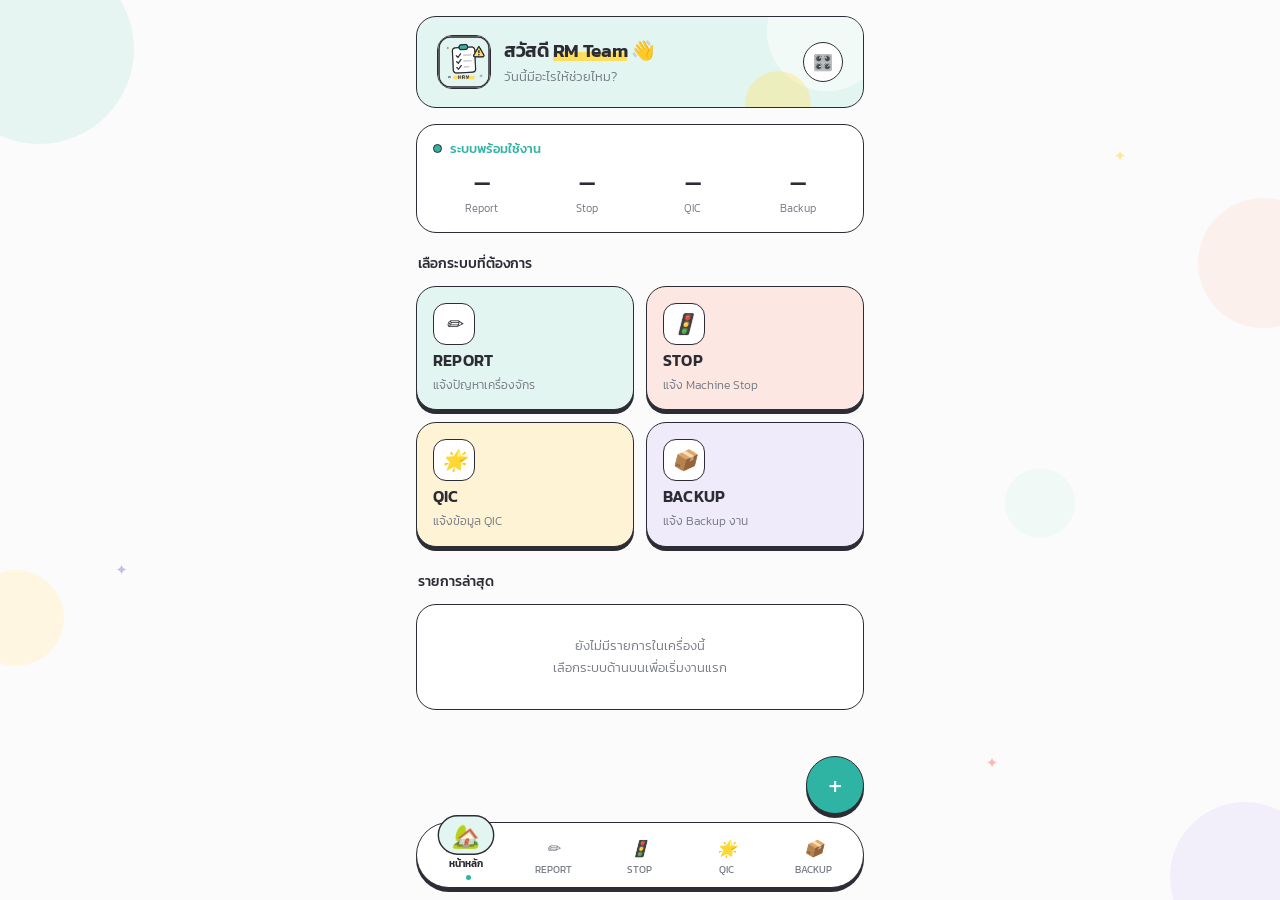
==== commit 8da34c1a: "Add files via upload" ====
--- a/index.html
+++ b/index.html
@@ -76,10 +76,12 @@
 .hero{
   background:var(--light);border:var(--line) solid var(--ink);
   border-radius:var(--r-card);margin:16px 16px 0;padding:18px 20px;
-  display:flex;align-items:center;gap:14px;animation:rise .45s cubic-bezier(.22,1,.36,1) both;
-}
-.hero img{width:60px;height:60px;border-radius:16px;flex:none;border:var(--line) solid var(--ink)}
-.hero h2{margin:0;font-size:21px;font-weight:600;line-height:1.3;letter-spacing:-.2px}
+  display:flex;align-items:center;gap:13px;animation:rise .45s cubic-bezier(.22,1,.36,1) both;
+  position:relative;overflow:hidden;
+}
+.hero img{width:54px;height:54px;border-radius:15px;flex:none;border:var(--line) solid var(--ink);position:relative;z-index:2}
+.hero h2{margin:0;font-size:19px;font-weight:600;line-height:1.35;letter-spacing:-.3px}
+.hero > div,.hero .gear{position:relative;z-index:2}
 .hero h2 b{
   font-weight:600;background:linear-gradient(var(--yellow),var(--yellow));
   background-repeat:no-repeat;background-size:100% 9px;background-position:0 82%;
@@ -233,12 +235,86 @@
 }
 .toast.on{opacity:1;transform:translate(-50%,0)}
 
+/* ---------- ซ่อนเมนูล่าง + ปุ่ม + ระหว่างพิมพ์ ---------- */
+.bottomnav{ transition:transform .26s cubic-bezier(.4,0,.2,1),opacity .2s ease; }
+.fab-zone{ transition:opacity .2s ease,transform .26s ease; }
+body.typing .bottomnav{
+  transform:translateY(calc(100% + 26px)) !important;
+  opacity:0; pointer-events:none;
+}
+body.typing .fab-zone{ opacity:0; transform:translateY(24px); pointer-events:none; }
+
+/* ---------- พื้นหลังเคลื่อนไหว ---------- */
+.bg-deco{position:fixed;inset:0;z-index:0;pointer-events:none;overflow:hidden}
+#app{position:relative;z-index:1}
+.blob{position:absolute;border-radius:50%;opacity:.75}
+.b1{width:190px;height:190px;background:#DFF3EF;top:-46px;left:-56px;animation:drift1 22s ease-in-out infinite}
+.b2{width:130px;height:130px;background:#FDECE8;top:22%;right:-48px;animation:drift2 26s ease-in-out infinite}
+.b3{width:96px;height:96px;background:#FFF4D8;bottom:26%;left:-32px;animation:drift3 19s ease-in-out infinite}
+.b4{width:150px;height:150px;background:#EFEBFB;bottom:-52px;right:-40px;animation:drift1 30s ease-in-out infinite reverse}
+.b5{width:70px;height:70px;background:#E3F5F1;top:52%;right:16%;opacity:.42;animation:drift2 17s ease-in-out infinite reverse}
+.spark{position:absolute;color:#FFDE5C;font-size:15px;opacity:.65;animation:twinkle 4s ease-in-out infinite}
+.s1{top:16%;right:12%;animation-delay:.4s}
+.s2{top:62%;left:9%;animation-delay:1.6s;color:#A99BE8}
+.s3{bottom:14%;right:22%;animation-delay:2.7s;color:#F79489}
+@keyframes drift1{0%,100%{transform:translate(0,0) scale(1)}50%{transform:translate(26px,32px) scale(1.09)}}
+@keyframes drift2{0%,100%{transform:translate(0,0) scale(1)}50%{transform:translate(-30px,22px) scale(.93)}}
+@keyframes drift3{0%,100%{transform:translate(0,0)}50%{transform:translate(20px,-26px)}}
+@keyframes twinkle{0%,100%{opacity:.2;transform:scale(.8) rotate(0)}50%{opacity:.8;transform:scale(1.25) rotate(90deg)}}
+
+/* ---------- ฟองลอยในการ์ดทักทาย ---------- */
+.hero::before,.hero::after{
+  content:'';position:absolute;border-radius:50%;z-index:0;pointer-events:none;
+}
+.hero::before{width:120px;height:120px;background:rgba(255,255,255,.55);right:-24px;top:-46px;animation:drift3 14s ease-in-out infinite}
+.hero::after{width:66px;height:66px;background:rgba(255,222,92,.35);right:52px;bottom:-30px;animation:drift2 11s ease-in-out infinite}
+
+/* ---------- ไอคอนบนหน้าแรกเด้งเบา ๆ ---------- */
+.hero img{animation:bob 3.4s ease-in-out infinite}
+@keyframes bob{0%,100%{transform:translateY(0) rotate(-1.5deg)}50%{transform:translateY(-5px) rotate(1.5deg)}}
+
+/* ---------- เมนูล่าง: ไอคอนหน้าที่อยู่จะโตขึ้นและเด้งขึ้นมา ---------- */
+.bottomnav{overflow:visible}
+.nav-b{position:relative}
+.nav-b em{font-style:normal;transition:opacity .2s ease,transform .2s ease}
+.nav-b .ico{
+  transition:transform .3s cubic-bezier(.22,1.5,.4,1),background .22s ease,border-color .22s ease;
+  border:1.4px solid transparent;
+}
+.nav-b.on{color:var(--ink)}
+.nav-b.on .ico{
+  background:var(--nbt);
+  border-color:var(--ink);
+  transform:translateY(-13px) scale(1.42);
+  animation:navHop .5s cubic-bezier(.22,1.5,.4,1);
+}
+.nav-b.on em{font-weight:600;transform:translateY(-6px)}
+/* จุดสีประจำโมดูลใต้เมนูที่เลือก */
+.nav-b.on::after{
+  content:'';position:absolute;bottom:7px;left:50%;
+  width:5px;height:5px;border-radius:50%;background:var(--nb);
+  transform:translateX(-50%);animation:pop .4s ease both .1s;
+}
+.nav-b:active .ico{transform:scale(.88)}
+.nav-b.on:active .ico{transform:translateY(-13px) scale(1.28)}
+@keyframes navHop{
+  0%{transform:translateY(0) scale(1)}
+  45%{transform:translateY(-19px) scale(1.5)}
+  100%{transform:translateY(-13px) scale(1.42)}
+}
+
 @media (prefers-reduced-motion:reduce){*,*::before,*::after{animation-duration:.001s!important;transition-duration:.001s!important}}
 </style>
 </head>
 <body>
 
 <div class="offline" id="offlineBar">📡 ไม่มีอินเทอร์เน็ต — ระบบยังใช้งานและบันทึกในเครื่องได้</div>
+
+<div class="bg-deco" aria-hidden="true">
+  <span class="blob b1"></span><span class="blob b2"></span><span class="blob b3"></span>
+  <span class="blob b4"></span><span class="blob b5"></span>
+  <span class="spark s1">✦</span><span class="spark s2">✦</span><span class="spark s3">✦</span>
+</div>
 
 <div id="app">
 
@@ -250,7 +326,7 @@
         <h2>สวัสดี <b>RM Team</b> <span class="wave">👋</span></h2>
         <p>วันนี้มีอะไรให้ช่วยไหม?</p>
       </div>
-      <button class="gear" id="gear" aria-label="ตั้งค่า">⚙️</button>
+      <button class="gear" id="gear" aria-label="ตั้งค่า">🎛️</button>
     </div>
 
     <div class="wrap pad-nav">
@@ -300,8 +376,8 @@
           <span class="switch" id="swSound" role="switch" tabindex="0"><i></i></span></div>
       </div>
       <div class="set-group">
-        <div class="set-row"><i class="ico">📱</i><span class="t">เวอร์ชัน</span><span class="v">1.0.0</span></div>
-        <button class="set-row" id="btnClearAct"><i class="ico">🧹</i><span class="t">ล้างรายการล่าสุด</span><span class="v">›</span></button>
+        <div class="set-row"><i class="ico">🎈</i><span class="t">เวอร์ชัน</span><span class="v">1.0.0</span></div>
+        <button class="set-row" id="btnClearAct"><i class="ico">🫧</i><span class="t">ล้างรายการล่าสุด</span><span class="v">›</span></button>
       </div>
       <div style="height:20px"></div>
     </div>
@@ -3066,7 +3142,6 @@
   box-shadow:none !important;
 }
 .card{
-  padding:var(--u-s5) !important;
   margin-bottom:var(--u-s4) !important;
   animation:uacjRise .42s cubic-bezier(.22,1,.36,1) both !important;
 }
@@ -3403,8 +3478,8 @@
    15. LAYOUT
    ------------------------------------------------------------------------ */
 .app, .main{
-  max-width:480px !important; margin:0 auto !important;
-  padding:var(--u-s4) var(--u-s4) var(--u-s7) !important;
+  max-width:520px !important; margin:0 auto !important;
+  padding:14px 12px 40px !important;      /* บีบขอบนอก เพื่อให้การ์ดข้างในกว้างขึ้น */
 }
 .foot, .h-footer{ color:var(--u-text-3) !important; font-size:12px !important; animation:none !important; }
 .tab-panel.active, .sec.active, .panel{ animation:none !important; }
@@ -3412,16 +3487,241 @@
 @media (prefers-reduced-motion:reduce){
   *,*::before,*::after{ animation-duration:.001s !important; transition-duration:.001s !important; }
 }
+
+
+/* ===========================================================================
+   16. PADDING ของการ์ด — แยกตามโครงเดิมของแต่ละโมดูล
+   ---------------------------------------------------------------------------
+   report กับ qic ใส่ padding ไว้ที่ .card-body/.card-head อยู่แล้ว
+   ถ้าไปใส่ที่ .card อีกชั้นจะกลายเป็น padding ซ้อนกัน ทำให้เนื้อหาถูกบีบ
+   ========================================================================= */
+html[data-uacj="stop"]   .card{ padding:20px 18px !important; }
+html[data-uacj="backup"] .card{ padding:22px 20px !important; }
+
+html[data-uacj="report"] .card{ padding:0 !important; }
+html[data-uacj="report"] .card-head{ padding:18px 20px 0 !important; gap:10px !important; }
+html[data-uacj="report"] .card-body{ padding:16px 20px 22px !important; }
+
+html[data-uacj="qic"] .card{ padding:0 !important; }
+html[data-uacj="qic"] .card-header{ padding:18px 20px !important; }
+/* เว้น padding บน-ล่างไว้ให้โมดูลจัดการเอง ไม่งั้นตอนพับการ์ดจะเหลือช่องว่างค้าง */
+html[data-uacj="qic"] .card-body{ padding-left:20px !important; padding-right:20px !important; }
+
+/* ===========================================================================
+   17. REPORT — ป๊อปอัปเลือกค่า ย้ายมากลางจอ
+   ---------------------------------------------------------------------------
+   เดิมเป็น bottom sheet ติดขอบล่าง พอรันในแอปรวมจะโดนแถบเมนูล่างทับ
+   จนกดตัวเลือกล่างสุดไม่ได้ จึงเปลี่ยนเป็นกล่องกลางจอ
+   ========================================================================= */
+@keyframes uacjSheetIn{
+  from{ opacity:0; transform:translate(-50%,-46%) scale(.94); }
+  to  { opacity:1; transform:translate(-50%,-50%) scale(1); }
+}
+@keyframes uacjSheetOut{
+  from{ opacity:1; transform:translate(-50%,-50%) scale(1); }
+  to  { opacity:0; transform:translate(-50%,-48%) scale(.96); }
+}
+html[data-uacj="report"] .bs-sheet{
+  top:50% !important; bottom:auto !important; left:50% !important;
+  width:min(92vw,410px) !important;
+  max-height:76vh !important;
+  padding:24px 20px !important;
+  background:var(--u-white) !important;
+  border:var(--u-line) solid var(--u-ink) !important;
+  border-radius:24px !important;
+  box-shadow:0 5px 0 var(--u-ink) !important;
+  transform:translate(-50%,-50%) scale(.94) !important;
+}
+html[data-uacj="report"] .bs-sheet.bs-show{
+  animation:uacjSheetIn .26s cubic-bezier(.22,1,.36,1) forwards !important;
+}
+html[data-uacj="report"] .bs-sheet.bs-dismiss{
+  animation:uacjSheetOut .18s ease forwards !important;
+}
+html[data-uacj="report"] .bs-handle{ display:none !important; }
+html[data-uacj="report"] .bs-title{
+  font-size:15px !important; font-weight:600 !important;
+  color:var(--u-ink) !important;
+  text-transform:none !important; letter-spacing:0 !important;
+  margin-bottom:18px !important;
+}
+html[data-uacj="report"] .bs-options{ gap:10px !important; padding-bottom:0 !important; }
+html[data-uacj="report"] .bs-option{
+  min-height:54px !important;
+  padding:15px 18px !important;
+  font-size:15px !important;
+  border-radius:999px !important;
+  border:1.4px solid var(--u-ink) !important;
+  background:var(--u-white) !important;
+  color:var(--u-ink) !important;
+  box-shadow:none !important;
+}
+html[data-uacj="report"] .bs-option:hover{
+  background:var(--u-light) !important; transform:none !important; box-shadow:none !important;
+}
+html[data-uacj="report"] .bs-option.bs-selected{
+  background:var(--u-primary) !important; border-color:var(--u-ink) !important;
+  color:var(--u-white) !important; box-shadow:none !important;
+}
+
+/* ===========================================================================
+   18. REPORT — ช่องกรอกงานเสีย (Scrap / Cancel / QIC)
+   ---------------------------------------------------------------------------
+   เดิมเรียง Alloy / Lot / รายละเอียด ไว้ในบรรทัดเดียว บนมือถือจะแคบจนพิมพ์ไม่ได้
+   เปลี่ยนเป็นเรียงลงมาทีละช่อง และขยายความสูงให้นิ้วกดได้
+   ========================================================================= */
+html[data-uacj="report"] .nr-waste-row{
+  grid-template-columns:1fr !important;
+  gap:10px !important;
+  padding:14px !important;
+  border-radius:16px !important;
+  background:var(--u-white) !important;
+  border:1.4px solid var(--u-ink) !important;
+}
+html[data-uacj="report"] .nr-waste-rows{ gap:10px !important; }
+html[data-uacj="report"] .nr-waste-row .w-idx{
+  justify-self:start !important;
+  min-width:28px !important; height:28px !important;
+  background:var(--u-yellow) !important;
+  color:var(--u-ink) !important;
+  border:1.4px solid var(--u-ink) !important;
+  font-size:12px !important;
+}
+html[data-uacj="report"] .nr-waste-row input,
+html[data-uacj="report"] .status-item input{
+  width:100% !important;
+  min-height:46px !important;
+  font-size:15px !important;
+  font-family:var(--u-font) !important;
+  padding:11px 14px !important;
+  border-radius:12px !important;
+  border:1.4px solid var(--u-ink) !important;
+  background:var(--u-white) !important;
+}
+/* กล่อง QIC สร้างด้วย inline style จาก JS — ต้องใช้ !important ถึงจะทับได้ */
+html[data-uacj="report"] .status-item{
+  padding:14px !important;
+  border-radius:16px !important;
+  margin-bottom:10px !important;
+  background:var(--u-white) !important;
+  border:1.4px solid var(--u-ink) !important;
+}
+html[data-uacj="report"] .status-item > div[style*="grid"]{
+  grid-template-columns:1fr !important;
+  gap:12px !important;
+}
+html[data-uacj="report"] .status-item label{
+  font-size:12.5px !important; color:var(--u-text-2) !important; margin-bottom:2px !important;
+}
+/* ช่องนับจำนวนแผ่น */
+html[data-uacj="report"] .nr-waste-counter{
+  padding:8px 14px !important;
+  border:1.4px solid var(--u-ink) !important;
+  border-radius:999px !important;
+  background:var(--u-white) !important;
+  gap:10px !important;
+}
+html[data-uacj="report"] .nr-waste-counter input{
+  width:64px !important; min-height:34px !important;
+  font-family:var(--u-font) !important; font-size:17px !important; font-weight:600 !important;
+  border:0 !important; background:transparent !important; padding:2px 0 !important;
+}
+html[data-uacj="report"] .nr-waste-hd{ gap:12px !important; margin-bottom:14px !important; }
+html[data-uacj="report"] .w-tag{
+  border:1.4px solid var(--u-ink) !important; border-radius:999px !important;
+  font-size:12px !important; padding:3px 11px !important;
+}
+html[data-uacj="report"] .nr-divider{
+  background:var(--u-border-soft) !important; margin:22px 0 !important;
+}
+html[data-uacj="report"] .chip-grid{ gap:9px !important; }
+
+/* ===========================================================================
+   19. ไอคอนหัวเรื่องประจำโมดูล — สลับเป็นชุดเดียวกับหน้า Home
+   ---------------------------------------------------------------------------
+   ทำด้วย CSS ล้วน (ซ่อนอีโมจิเดิมด้วย font-size:0 แล้ววาดตัวใหม่ด้วย ::before)
+   ไฟล์ต้นฉบับจึงไม่ถูกแก้แม้แต่ตัวอักษรเดียว
+   ========================================================================= */
+html[data-uacj="stop"] .hdr-icon,
+html[data-uacj="qic"]  .header-badge{ font-size:0 !important; }
+html[data-uacj="stop"] .hdr-icon::before{ content:'🚦'; font-size:24px; line-height:1; }
+html[data-uacj="qic"]  .header-badge::before{ content:'🌟'; font-size:24px; line-height:1; }
+
+/* BACKUP ไม่มีไอคอนหัวเรื่องเดิม — เติมให้เข้าชุดกัน */
+html[data-uacj="backup"] .hero h1::before{ content:'📦 '; }
+
+/* ปุ่มลอย + ในโมดูล ไม่ให้ทับปุ่มลบของแถบเลือกตำแหน่ง */
+html[data-uacj="report"] .cst-clear{ margin-right:56px !important; }
+
+/* ===========================================================================
+   20. REPORT — ช่องกรอกเวลา Breakdown
+   ---------------------------------------------------------------------------
+   เดิมกว้าง 46px ต่อช่อง เล็กเกินไปบนมือถือ และ placeholder "00"
+   ทำให้ดูเหมือนมีค่าอยู่แล้ว จึงทำให้เต็มความกว้างและซ่อน placeholder
+   (ค่าเริ่มต้นของช่องว่างอยู่แล้ว ไม่ได้แก้ค่าหรือ logic ใด ๆ)
+   ========================================================================= */
+html[data-uacj="report"] .nr-time-pair{ gap:8px !important; }
+html[data-uacj="report"] .nr-time-pair input{
+  flex:1 1 0 !important;
+  width:auto !important; max-width:none !important; min-width:0 !important;
+  min-height:54px !important;
+  font-family:var(--u-font) !important;
+  font-size:21px !important; font-weight:600 !important; letter-spacing:2px !important;
+  text-align:center !important;
+  padding:12px 8px !important;
+  border:1.4px solid var(--u-ink) !important;
+  border-radius:14px !important;
+  background:var(--u-white) !important;
+}
+html[data-uacj="report"] .nr-time-pair input::placeholder{ color:transparent !important; }
+html[data-uacj="report"] .nr-time-pair input:focus{
+  transform:none !important;
+  box-shadow:0 0 0 4px var(--u-ring) !important;
+}
+html[data-uacj="report"] .nr-colon{
+  color:var(--u-ink) !important; font-size:22px !important; margin:0 !important;
+}
+html[data-uacj="report"] .nr-unit{ margin-left:8px !important; font-size:13px !important; }
+html[data-uacj="report"] .nr-group{ gap:9px !important; }
+html[data-uacj="report"] .nr-group label{ font-size:14px !important; color:var(--u-text) !important; }
+html[data-uacj="report"] .nr-grid{ gap:16px !important; }
+html[data-uacj="report"] .nr-result{
+  background:var(--u-cream) !important;
+  border:1.4px dashed var(--u-ink) !important;
+  border-radius:16px !important;
+  padding:14px !important;
+}
+html[data-uacj="report"] .nr-result .r-label{
+  color:var(--u-text-2) !important; font-size:12px !important;
+  text-transform:none !important; letter-spacing:.3px !important;
+}
+html[data-uacj="report"] .nr-result .r-value{
+  color:var(--u-ink) !important; font-size:18px !important; font-family:var(--u-font) !important;
+}
+/* ช่องเวลาในแท็บ Update สถานะ (มี max-width ติดมาแบบ inline) */
+html[data-uacj="report"] .inp-time{
+  max-width:none !important; width:100% !important;
+  font-size:20px !important; letter-spacing:2px !important;
+}
+html[data-uacj="report"] .inp-time::placeholder{ color:transparent !important; }
+
+/* กัน grid/flex ล้นขอบการ์ด (ต้อง min-width:0 ไม่งั้น flex ไม่ยอมหด) */
+html[data-uacj="report"] .nr-grid > *,
+html[data-uacj="report"] .nr-group,
+html[data-uacj="report"] .nr-result{ min-width:0 !important; }
+html[data-uacj="report"] .nr-time-pair{ width:100% !important; min-width:0 !important; }
+html[data-uacj="report"] .nr-unit{ flex:none !important; }
+html[data-uacj="report"] .nr-colon{ flex:none !important; }
 </script>
 
 <script>
 "use strict";
 
 const MODULES = {
-  report:{ key:'report', title:'REPORT', sub:'Trouble Report',       desc:'แจ้งปัญหาเครื่องจักร', icon:'📝', ac:'--c-report', act:'--c-report-t', tpl:'tpl-report' },
-  stop:  { key:'stop',   title:'STOP',   sub:'Machine Stop',         desc:'แจ้ง Machine Stop',    icon:'🛑', ac:'--c-stop',   act:'--c-stop-t',   tpl:'tpl-stop' },
-  qic:   { key:'qic',    title:'QIC',    sub:'Quality Information',  desc:'แจ้งข้อมูล QIC',       icon:'✓',  ac:'--c-qic',    act:'--c-qic-t',    tpl:'tpl-qic' },
-  backup:{ key:'backup', title:'BACKUP', sub:'Backup System',        desc:'แจ้ง Backup งาน',      icon:'🧰', ac:'--c-backup', act:'--c-backup-t', tpl:'tpl-backup' }
+  report:{ key:'report', title:'REPORT', sub:'Trouble Report',       desc:'แจ้งปัญหาเครื่องจักร', icon:'✏️', ac:'--c-report', act:'--c-report-t', tpl:'tpl-report' },
+  stop:  { key:'stop',   title:'STOP',   sub:'Machine Stop',         desc:'แจ้ง Machine Stop',    icon:'🚦', ac:'--c-stop',   act:'--c-stop-t',   tpl:'tpl-stop' },
+  qic:   { key:'qic',    title:'QIC',    sub:'Quality Information',  desc:'แจ้งข้อมูล QIC',       icon:'🌟', ac:'--c-qic',    act:'--c-qic-t',    tpl:'tpl-qic' },
+  backup:{ key:'backup', title:'BACKUP', sub:'Backup System',        desc:'แจ้ง Backup งาน',      icon:'📦', ac:'--c-backup', act:'--c-backup-t', tpl:'tpl-backup' }
 };
 const ORDER=['report','stop','qic','backup'];
 const $=s=>document.querySelector(s), $$=s=>[...document.querySelectorAll(s)];
@@ -3450,11 +3750,14 @@
       <i class="ico">${m.icon}</i><b>${m.title}</b><small>${m.desc}</small></button>`; }).join('');
 }
 function buildNav(){
-  const items=[{k:'home',icon:'🏠',label:'หน้าหลัก'}].concat(ORDER.map(k=>({k,icon:MODULES[k].icon,label:MODULES[k].title})));
+  const items=[{k:'home',icon:'🏡',label:'หน้าหลัก',ac:'--primary',act:'--light'}]
+    .concat(ORDER.map(k=>({k,icon:MODULES[k].icon,label:MODULES[k].title,ac:MODULES[k].ac,act:MODULES[k].act})));
   const nav=$('#bnav');
   nav.style.setProperty('--nav-cols', items.length);           // ปรับช่องอัตโนมัติตามจำนวนโมดูล
   if(items.length>5) nav.style.fontSize='9px';
-  nav.innerHTML=items.map(i=>`<button class="nav-b" data-nav="${i.k}"><i class="ico">${i.icon}</i>${i.label}</button>`).join('');
+  nav.innerHTML=items.map(i=>
+    `<button class="nav-b" data-nav="${i.k}" style="--nb:var(${i.ac});--nbt:var(${i.act})">
+       <i class="ico">${i.icon}</i><em>${i.label}</em></button>`).join('');
 }
 function buildFab(){
   $('#fabMenu').innerHTML=ORDER.slice().reverse().map(k=>{ const m=MODULES[k];
@@ -3541,6 +3844,12 @@
     var K=${JSON.stringify(key)};
     window.UACJ={ log:function(t){parent.postMessage({uacj:'activity',mod:K,title:t},'*');},
                   home:function(){parent.postMessage({uacj:'home'},'*');} };
+    function isField(el){ return el && /^(INPUT|TEXTAREA|SELECT)$/.test(el.tagName)
+      && el.type!=='checkbox' && el.type!=='radio' && el.type!=='button' && el.type!=='submit'; }
+    document.addEventListener('focusin', function(e){
+      if(isField(e.target)) parent.postMessage({uacj:'typing',on:true},'*'); }, true);
+    document.addEventListener('focusout', function(e){
+      if(isField(e.target)) parent.postMessage({uacj:'typing',on:false},'*'); }, true);
     document.addEventListener('submit',function(e){
       var f=e.target; window.UACJ.log((f.getAttribute('data-title')||f.name||document.title||'').trim());
     },true);
@@ -3560,8 +3869,15 @@
   return out;
 }
 
+let typingT;
+function setTyping(on){
+  clearTimeout(typingT);
+  if(on) document.body.classList.add('typing');
+  else typingT=setTimeout(()=>document.body.classList.remove('typing'),180); // กันกระพริบตอนย้ายช่อง
+}
 window.addEventListener('message',e=>{
   const d=e.data||{};
+  if(d.uacj==='typing'){ setTyping(!!d.on); return; }
   if(d.uacj==='activity') pushActivity(d.mod,d.title);
   else if(d.uacj==='home') go('home');
   else if(d.uacj==='error') logErr('module:'+d.mod,d.msg);
